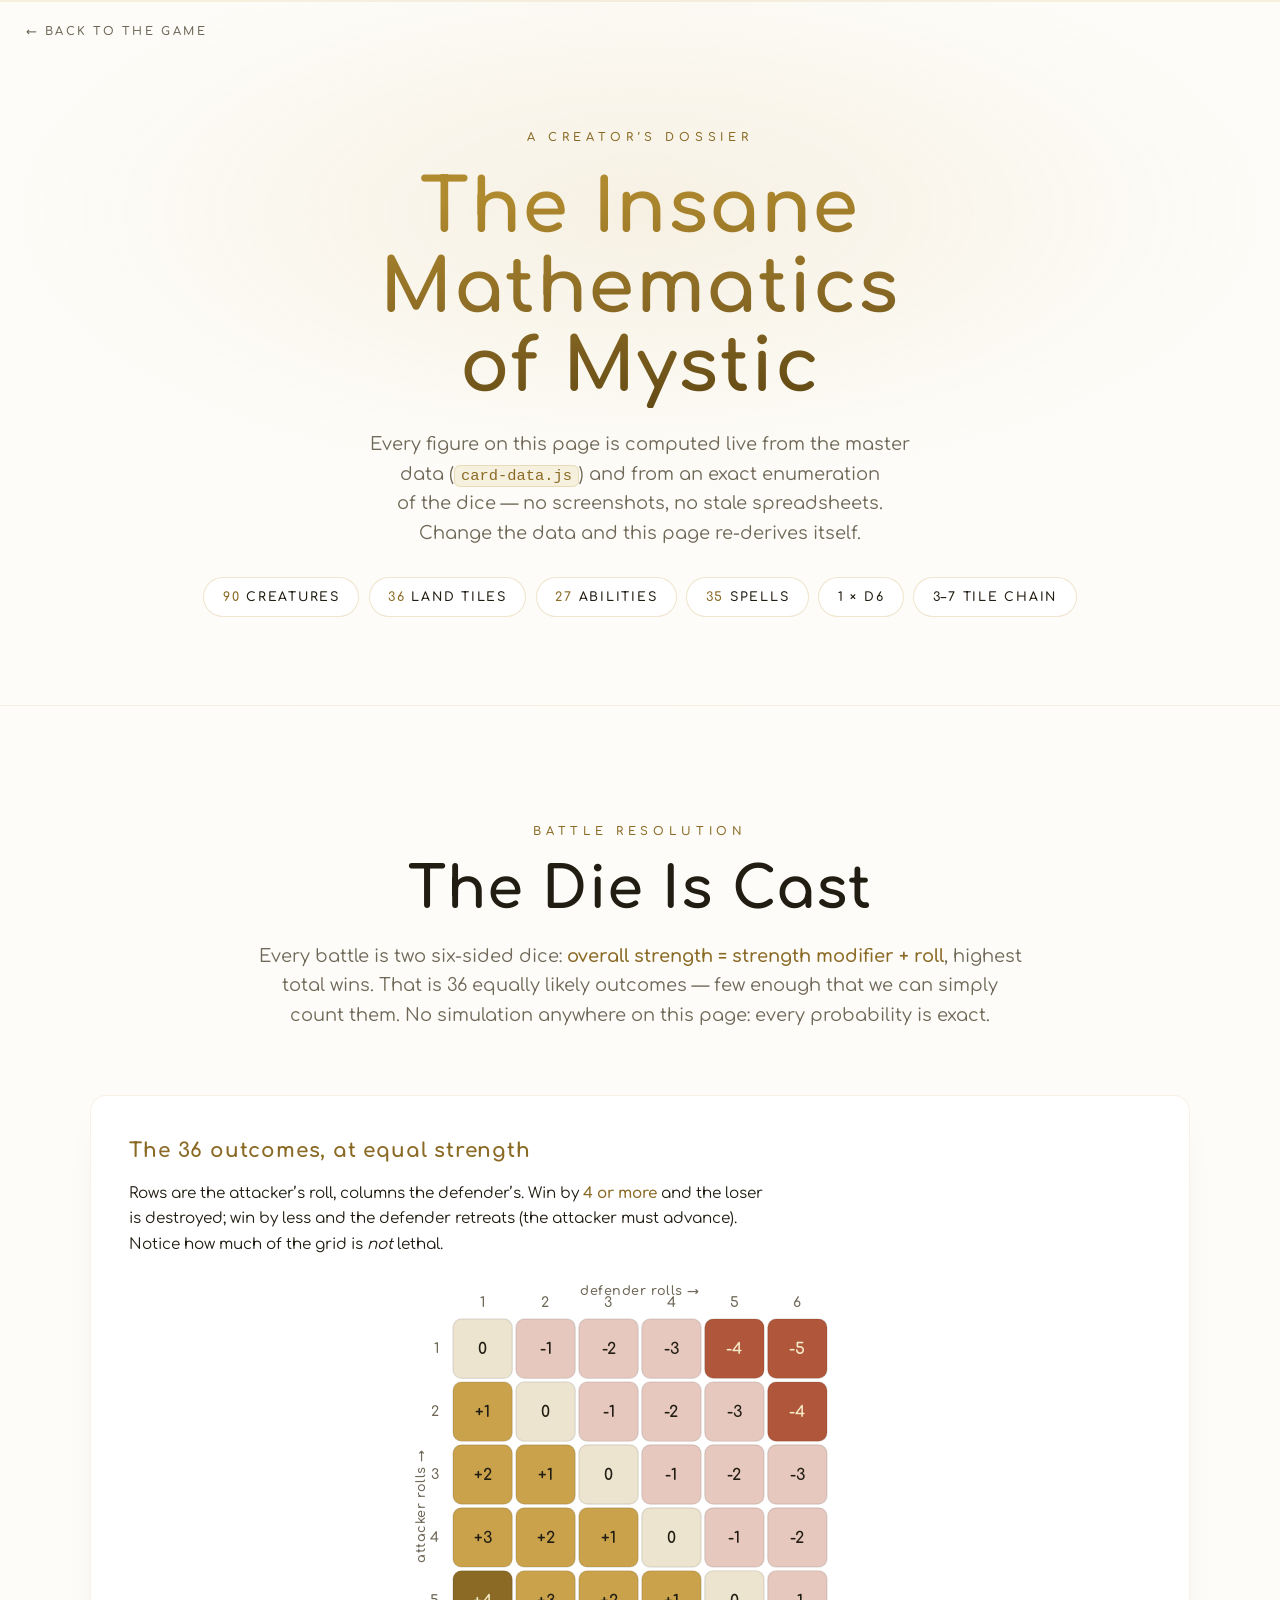
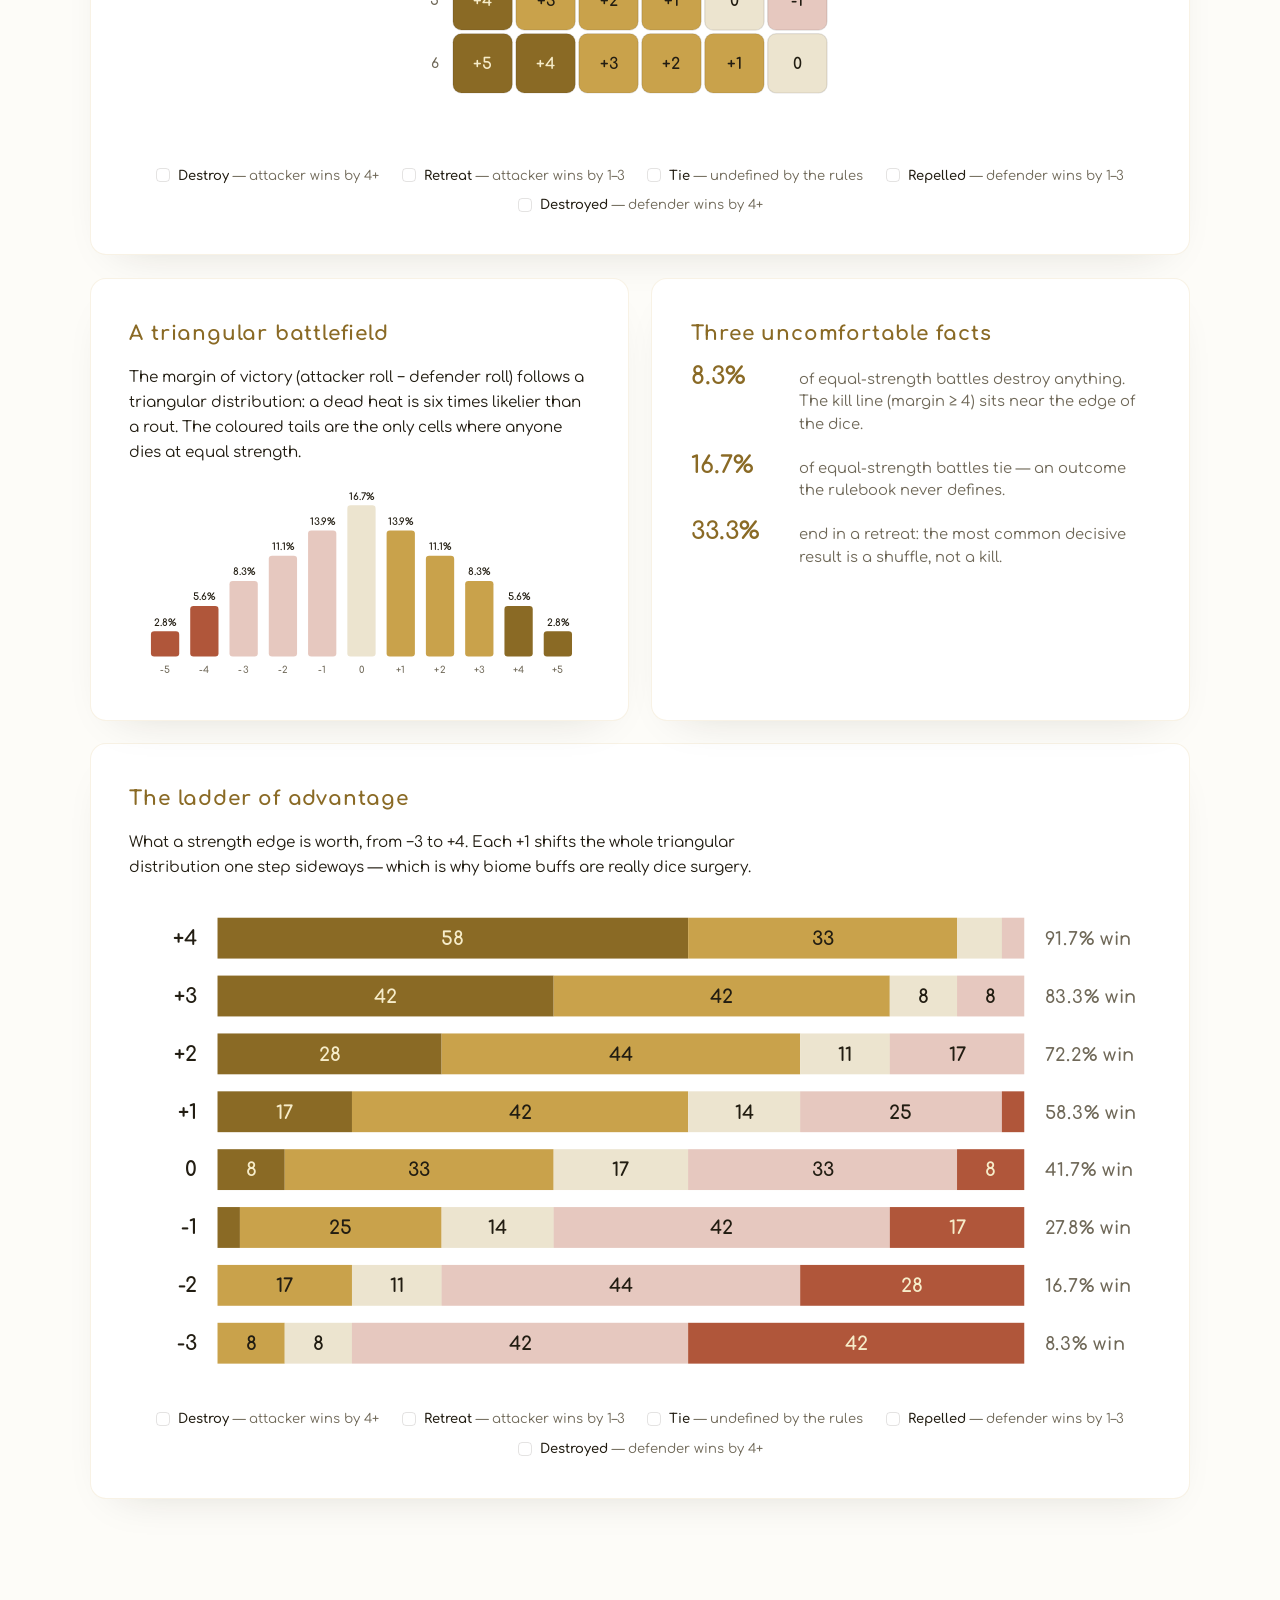
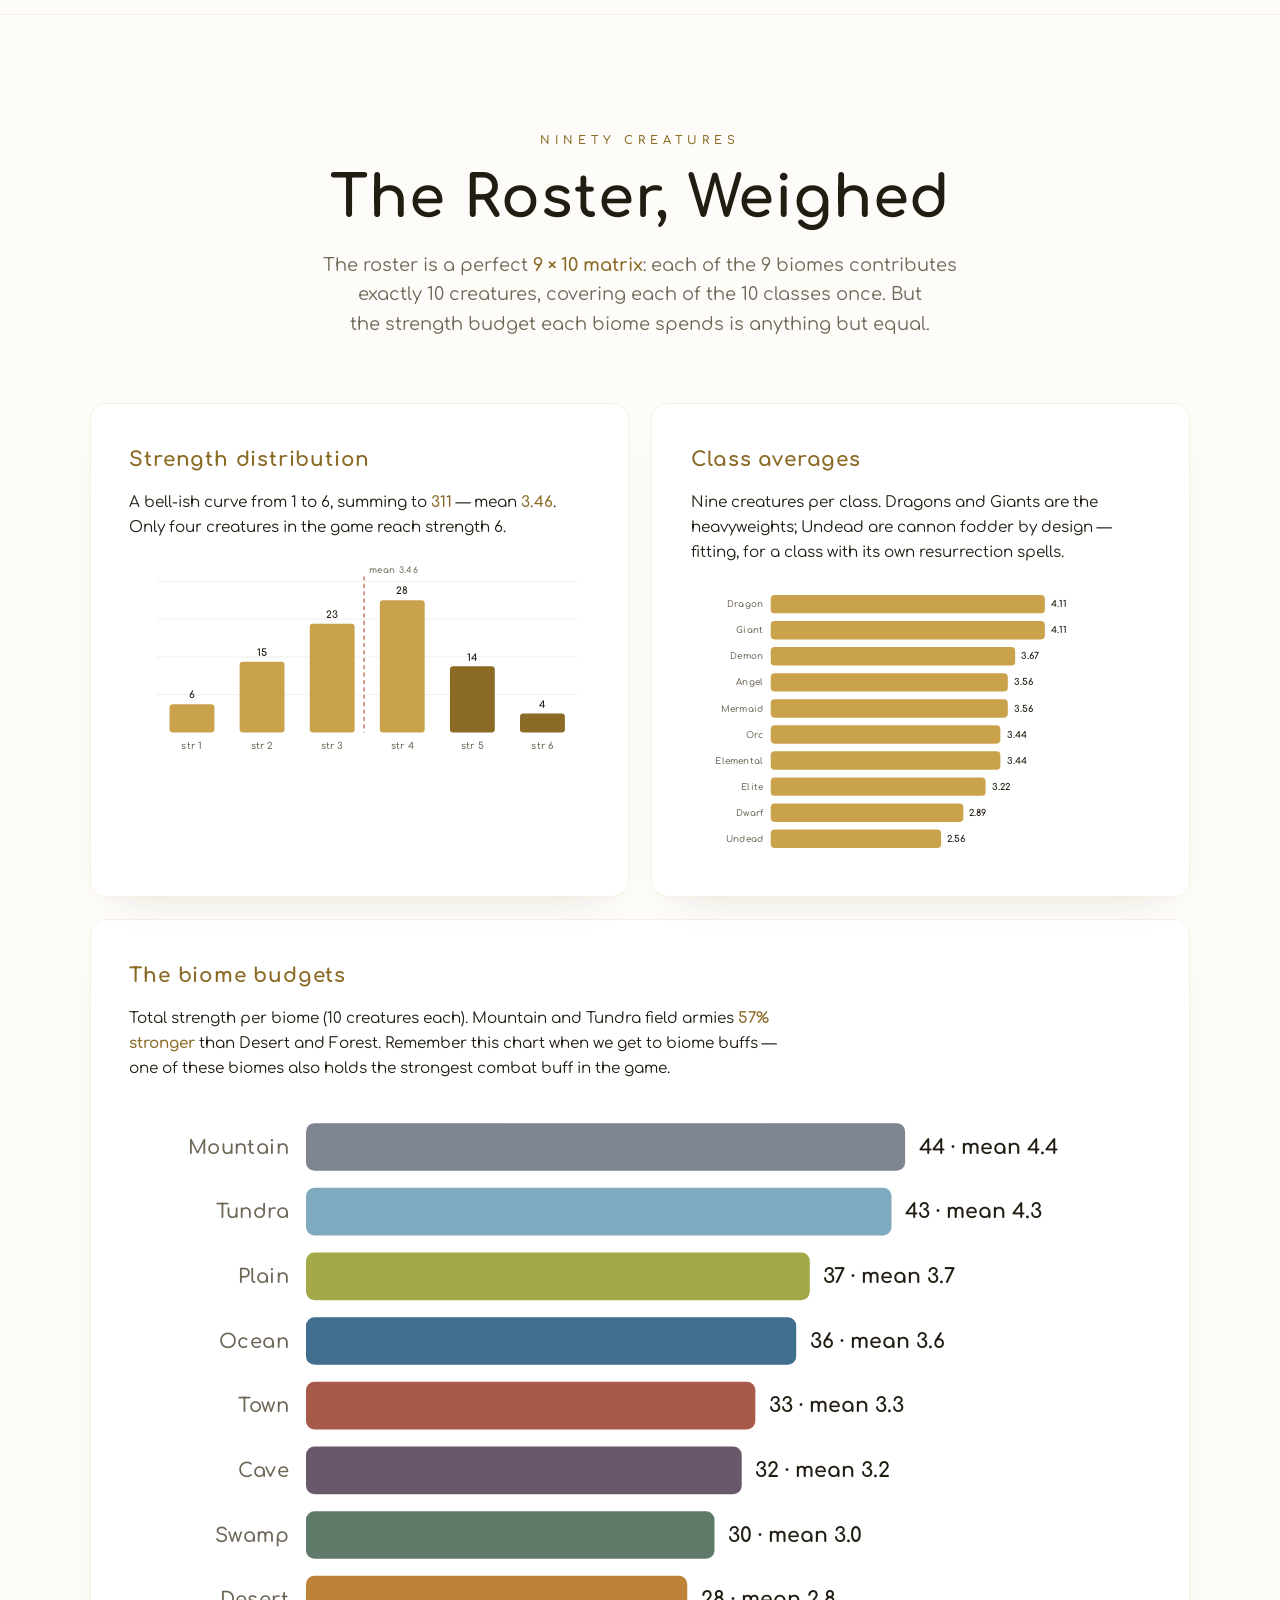
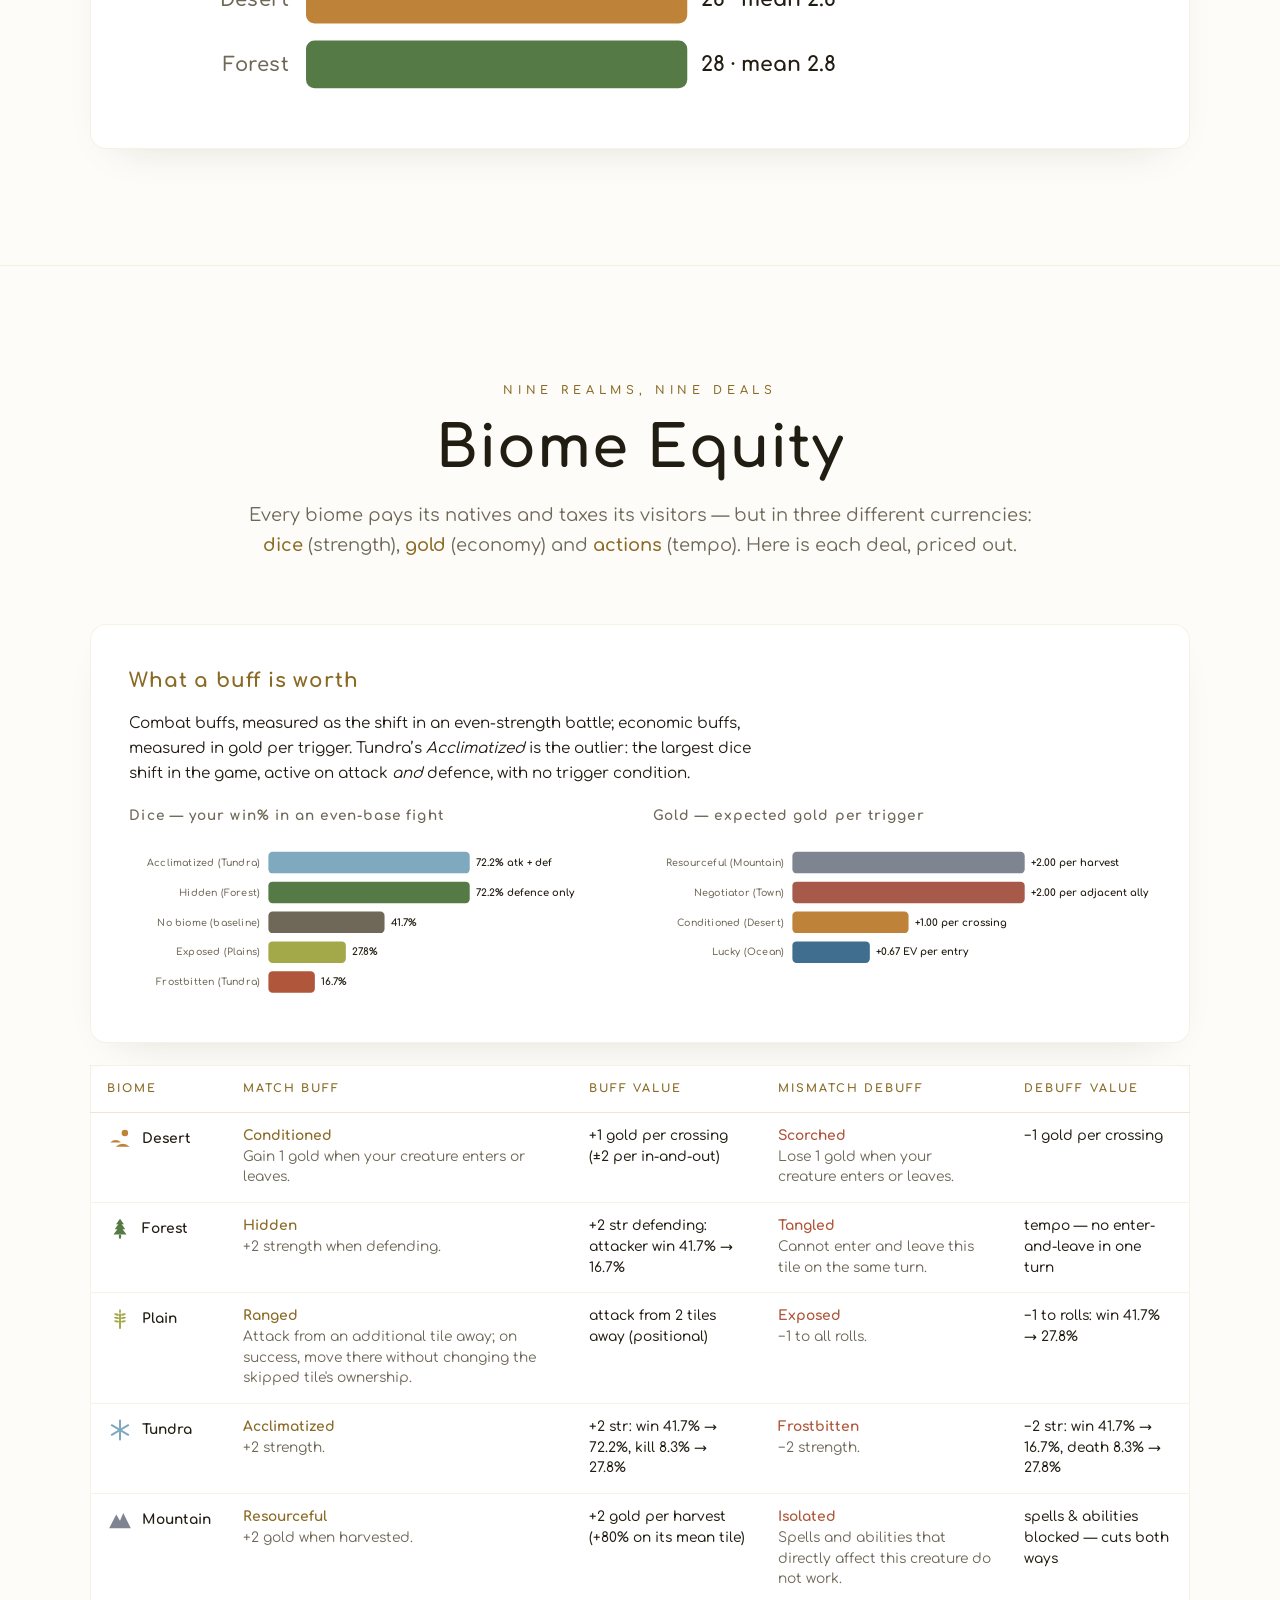
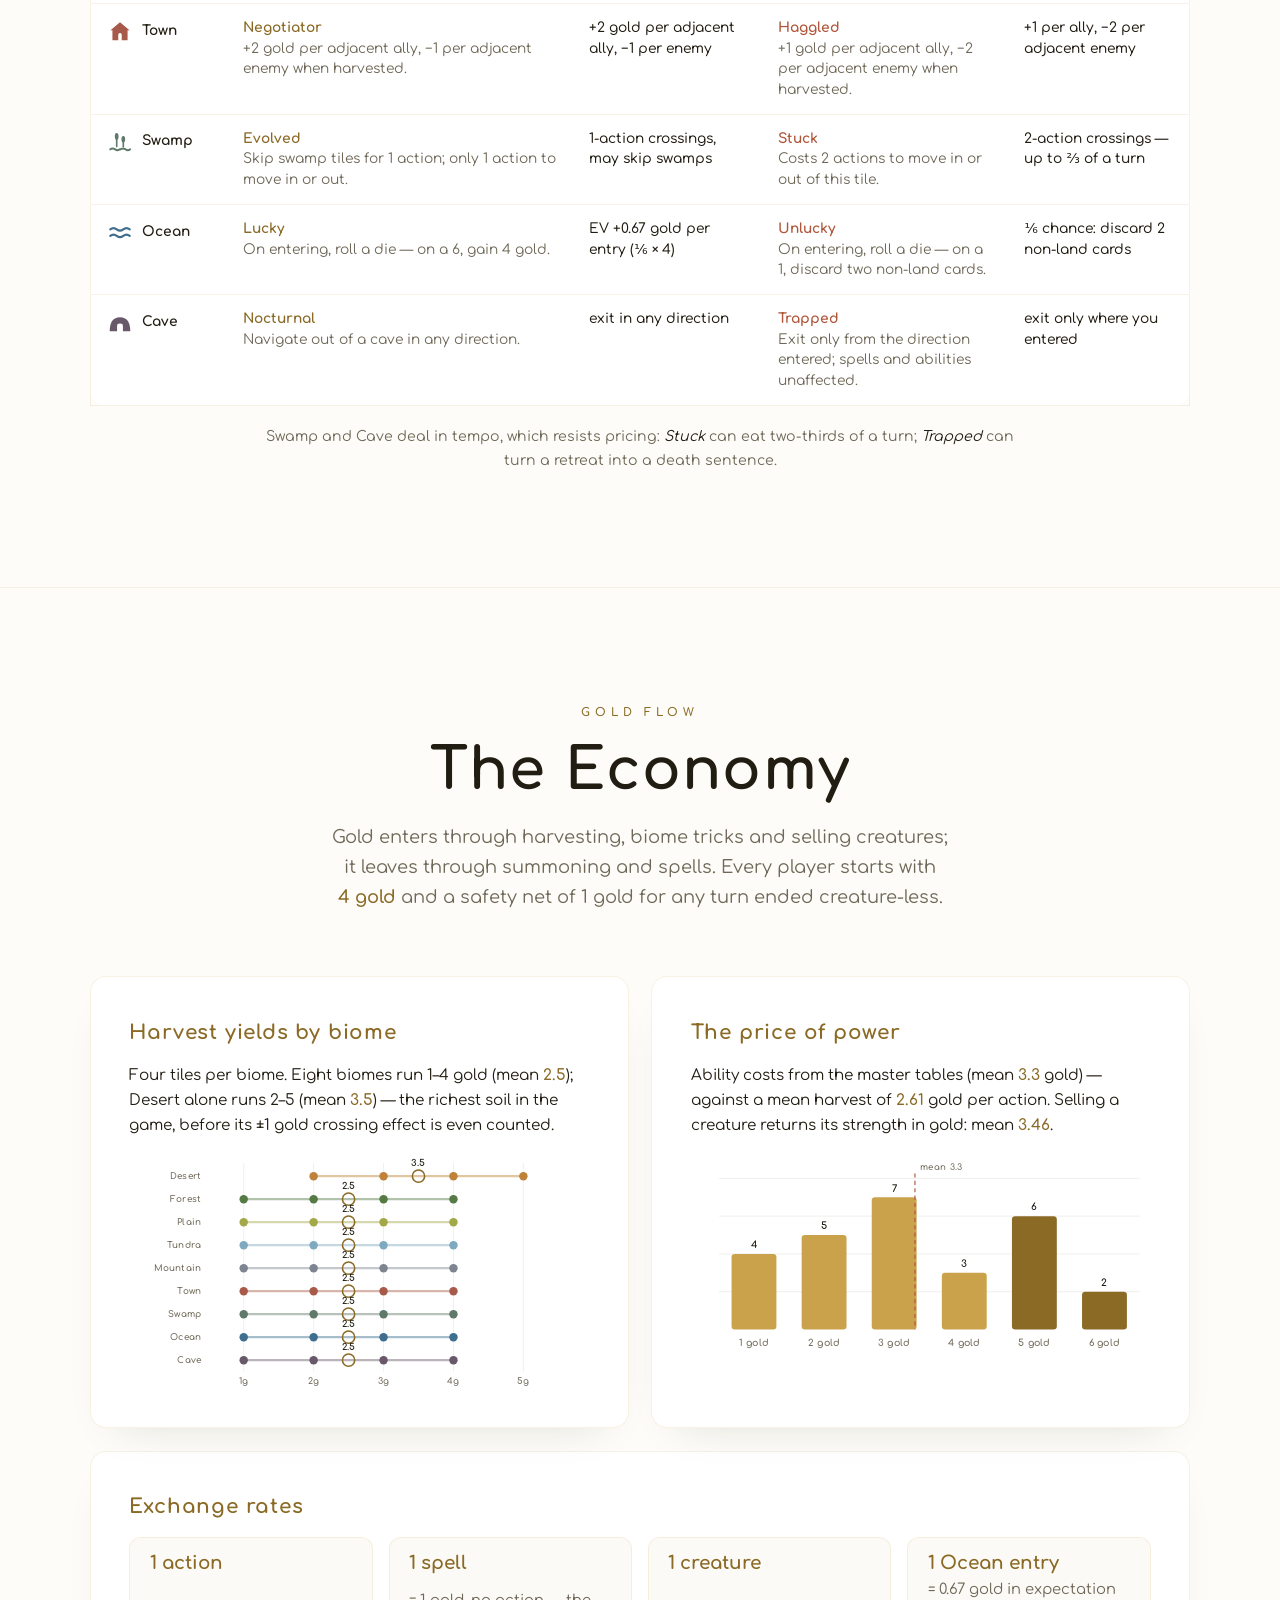
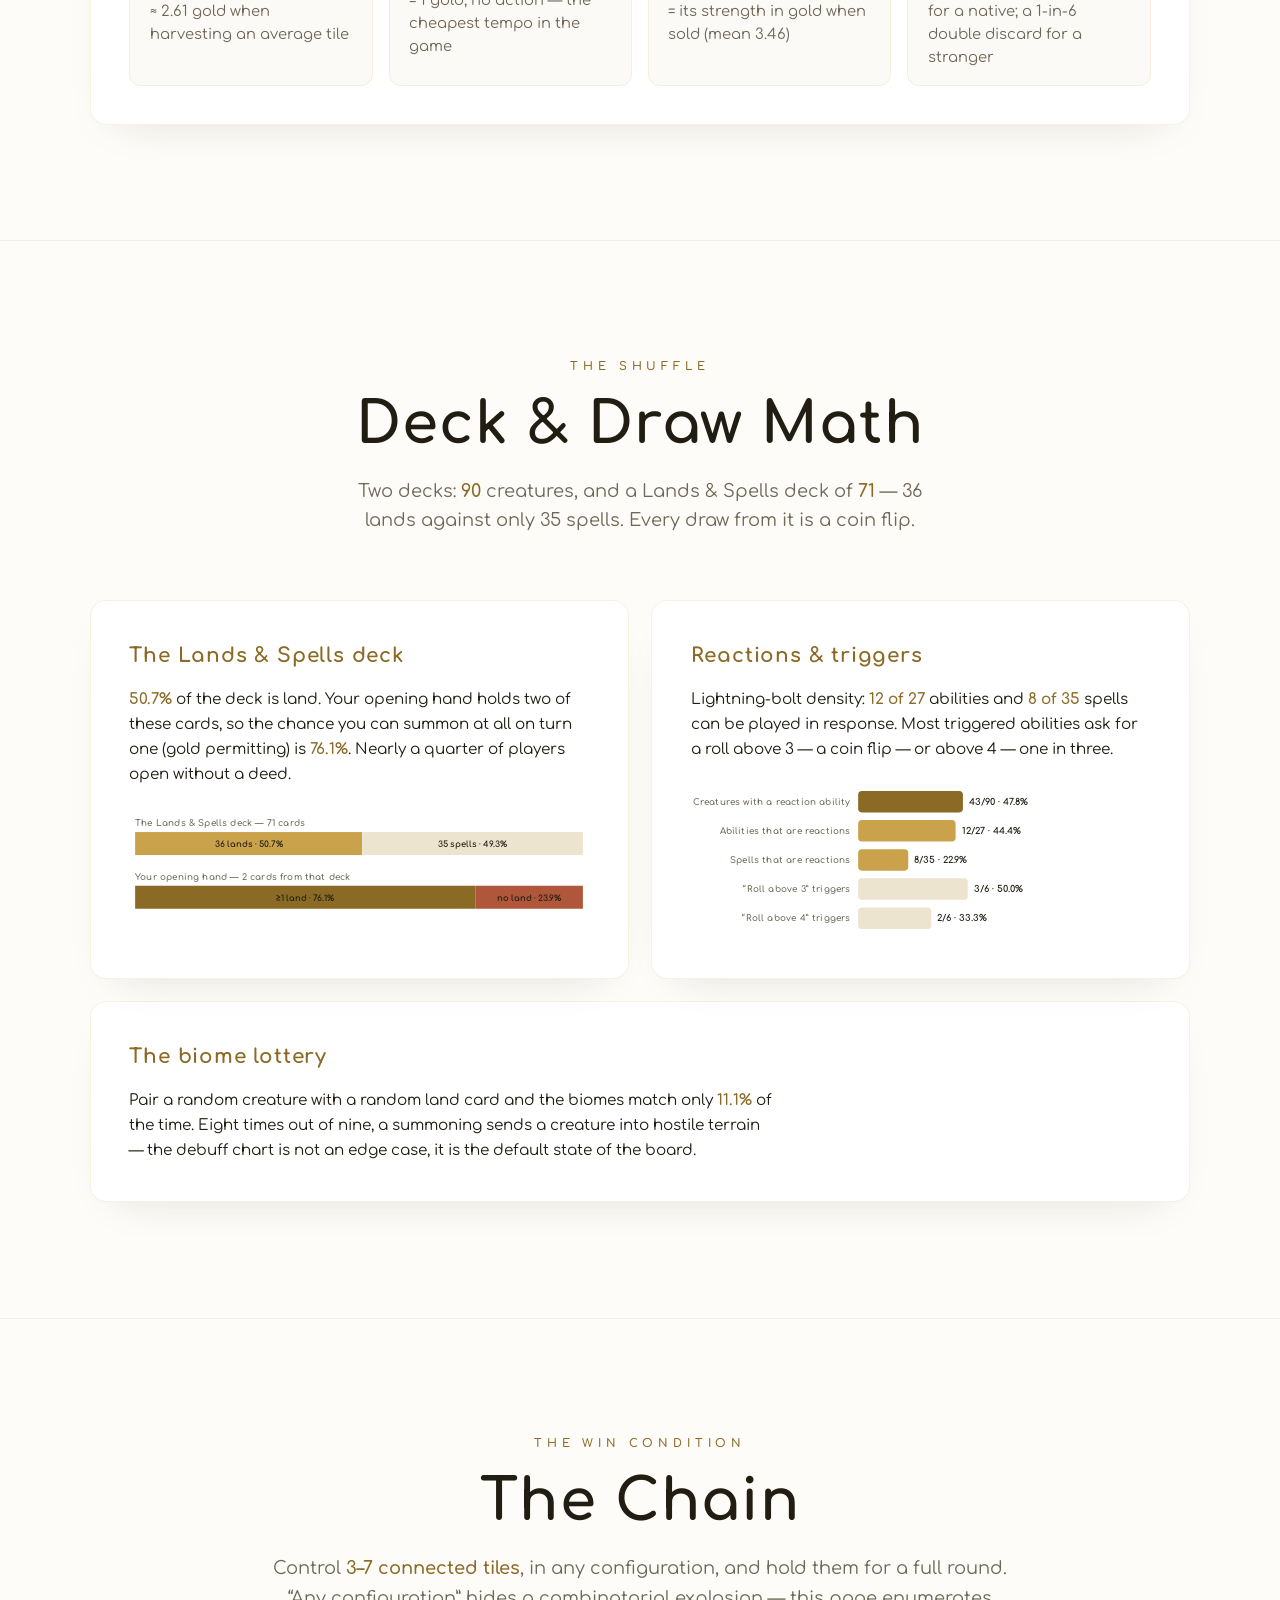
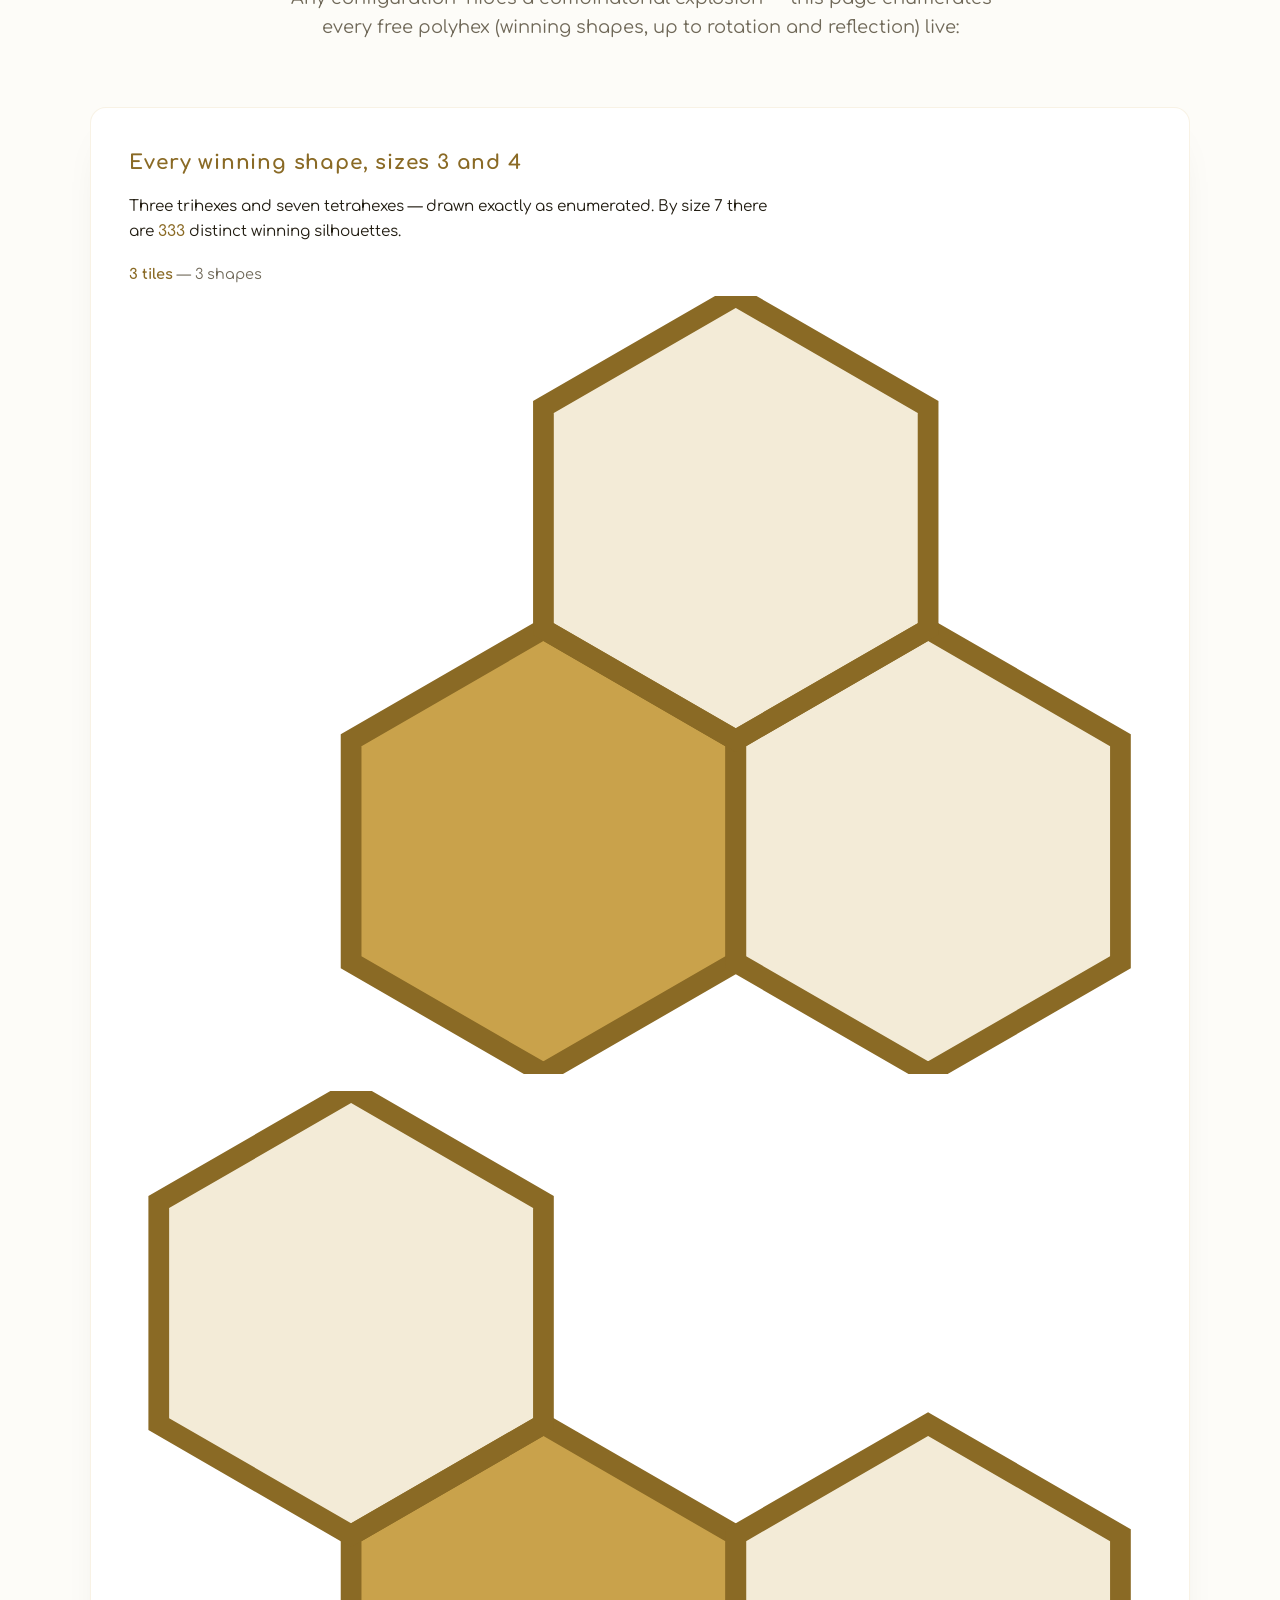
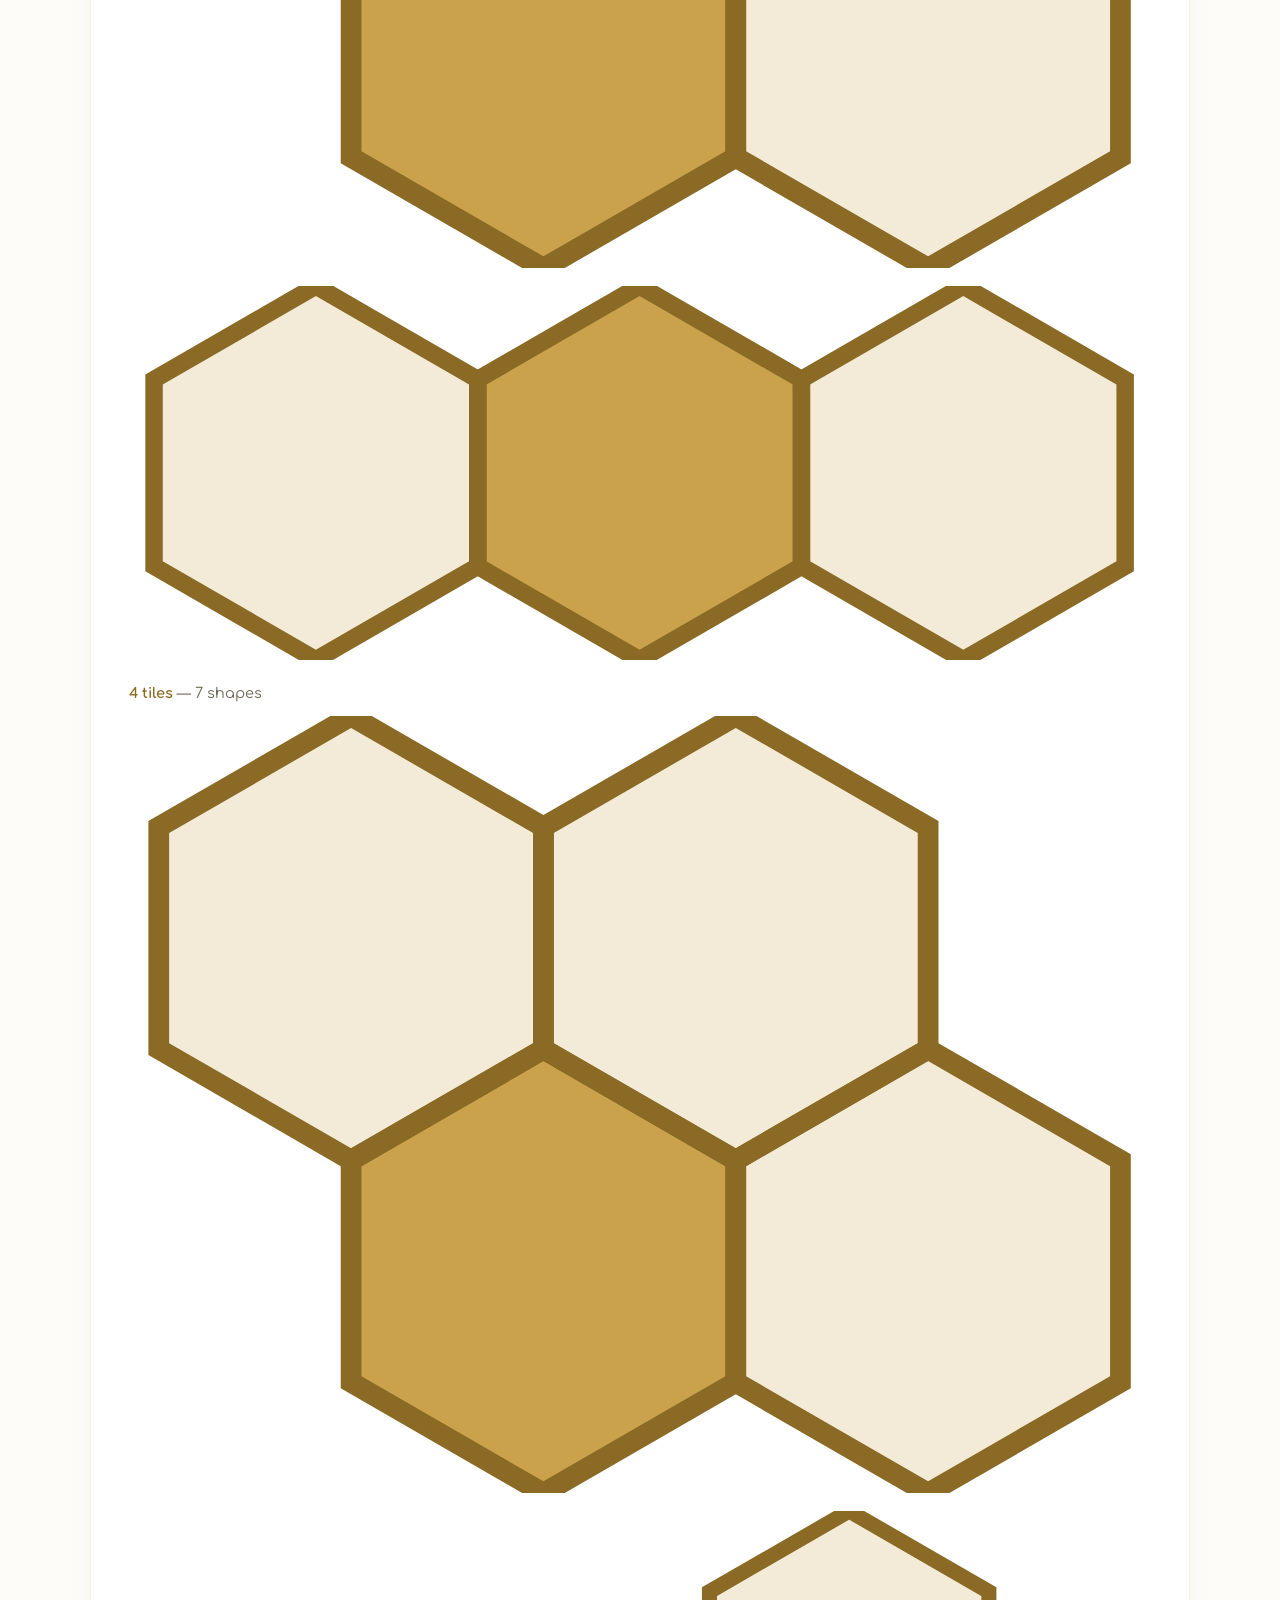
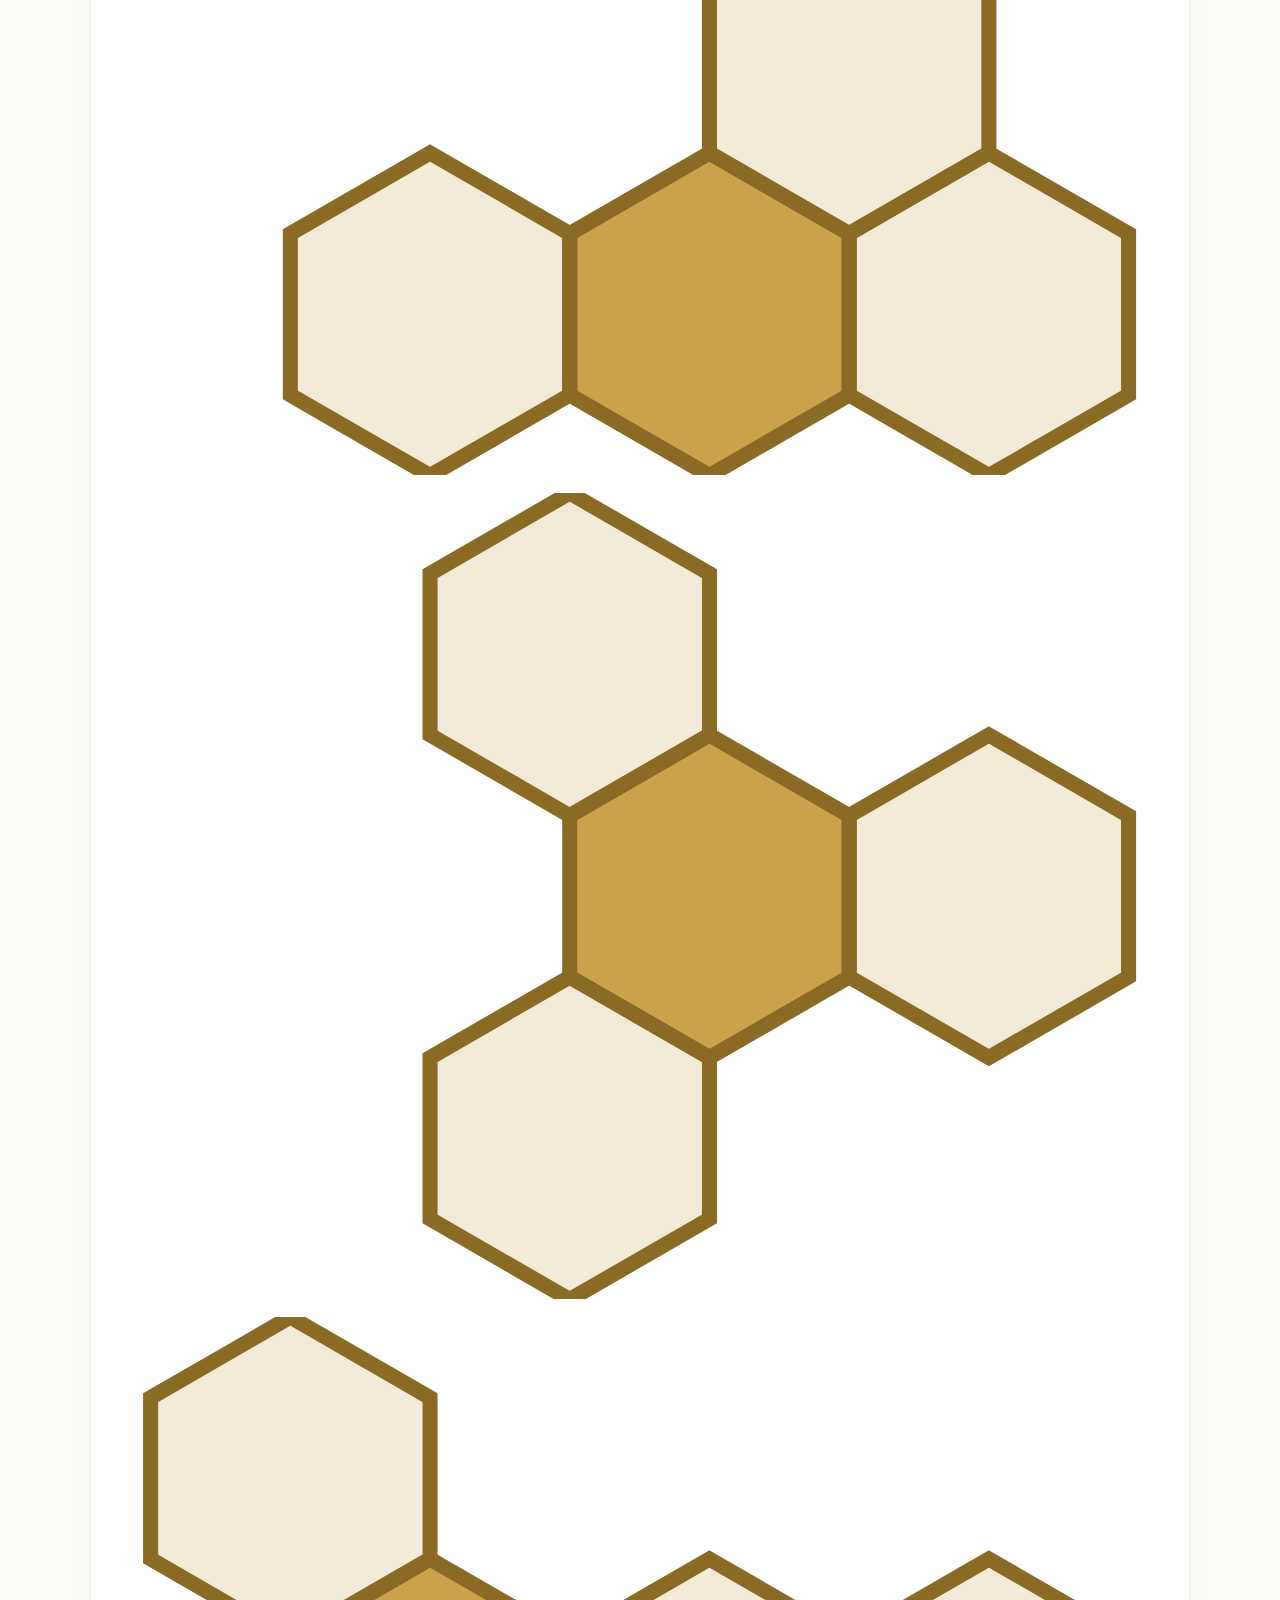
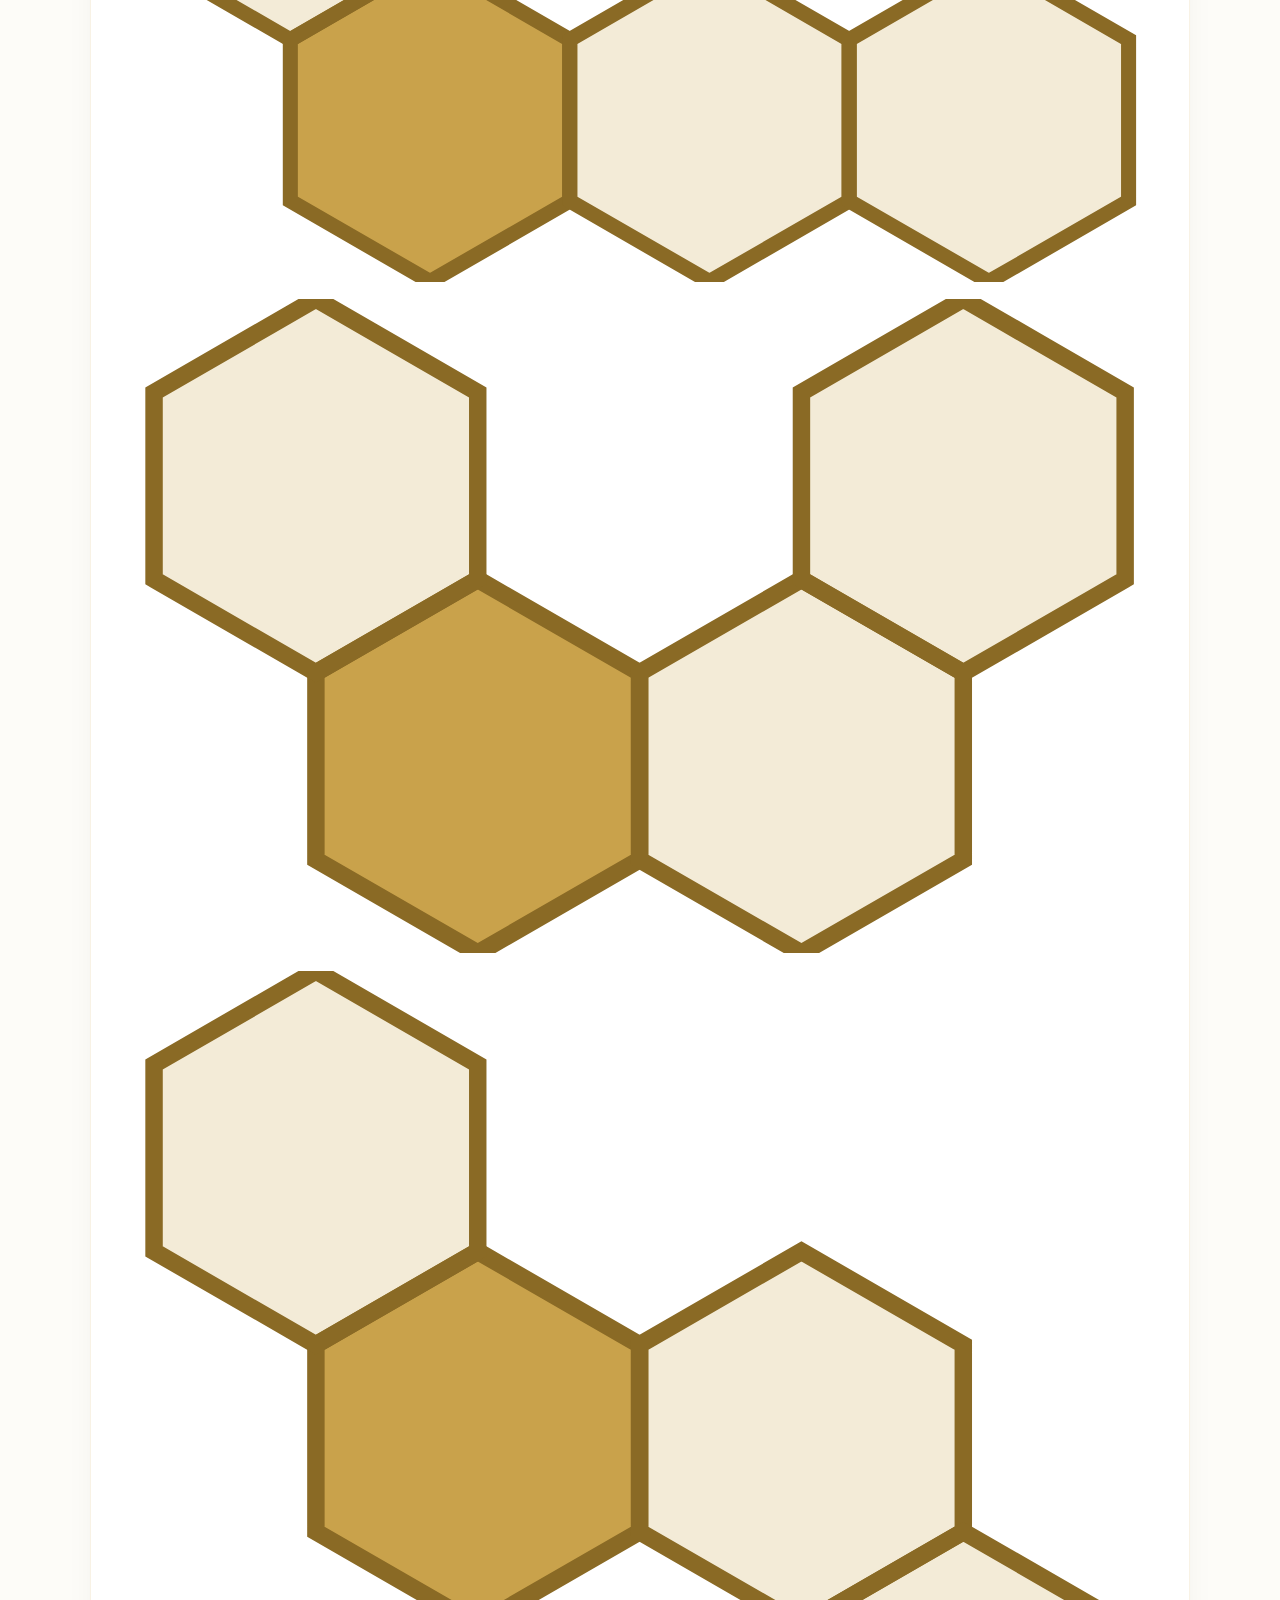
==== site/mathematics.html @ c153da00 "Add 'The Insane Mathematics of Mystic' creator page Standalone statistics dossier at site/mathematic" ====
<!DOCTYPE html>
<html lang="en">
<head>
  <meta charset="UTF-8">
  <meta name="viewport" content="width=device-width, initial-scale=1.0">
  <title>The Insane Mathematics of Mystic</title>
  <meta name="description" content="A creator's dossier: every battle odd, economy rate and biome imbalance in Mystic, computed live from the master data — with recommendations for the designers.">
  <link rel="icon" type="image/png" href="assets/hex-symbol.png">
  <link rel="preconnect" href="https://fonts.googleapis.com">
  <link rel="preconnect" href="https://fonts.gstatic.com" crossorigin>
  <link href="https://fonts.googleapis.com/css2?family=Comfortaa:wght@300;400;500;600;700&family=Inter:wght@400;500;600&display=swap" rel="stylesheet">
  <link rel="stylesheet" href="css/style.css?v=62">
  <link rel="stylesheet" href="css/maths.css?v=1">
</head>
<body class="maths-page">

  <!-- Scroll progress -->
  <div class="progress" aria-hidden="true"><span class="progress__bar" data-progress></span></div>

  <!-- ============ HEADER ============ -->
  <header class="mhero">
    <a class="mhero__back" href="index.html">&larr; Back to the game</a>
    <p class="mhero__eyebrow">A creator&rsquo;s dossier</p>
    <h1 class="mhero__title">The Insane Mathematics of Mystic</h1>
    <p class="mhero__lede">
      Every figure on this page is computed live from the master data
      (<code>card-data.js</code>) and from an exact enumeration of the dice &mdash;
      no screenshots, no stale spreadsheets. Change the data and this page re-derives itself.
    </p>
    <ul class="mhero__chips">
      <li><span data-v="nCreatures">90</span> creatures</li>
      <li><span data-v="nTiles">36</span> land tiles</li>
      <li><span data-v="nAbilities">27</span> abilities</li>
      <li><span data-v="nSpells">35</span> spells</li>
      <li>1 &times; d6</li>
      <li>3&ndash;7 tile chain</li>
    </ul>
  </header>

  <main>

    <!-- ============ 1. THE DIE IS CAST ============ -->
    <section class="msection" id="dice">
      <div class="msection__head" data-mreveal>
        <p class="msection__eyebrow">Battle resolution</p>
        <h2 class="msection__title">The Die Is Cast</h2>
        <p class="msection__lede">
          Every battle is two six-sided dice: <strong>overall strength = strength modifier + roll</strong>,
          highest total wins. That is 36 equally likely outcomes &mdash; few enough that we can simply
          count them. No simulation anywhere on this page: every probability is exact.
        </p>
      </div>

      <div class="mpanel mpanel--wide" data-mreveal>
        <h3 class="mpanel__title">The 36 outcomes, at equal strength</h3>
        <p class="mpanel__text">
          Rows are the attacker&rsquo;s roll, columns the defender&rsquo;s. Win by
          <strong>4 or more</strong> and the loser is destroyed; win by less and the defender
          retreats (the attacker must advance). Notice how much of the grid is <em>not</em> lethal.
        </p>
        <div class="mchart mchart--matrix" data-chart="matrix"></div>
        <ul class="mlegend" data-legend="matrix"></ul>
      </div>

      <div class="mgrid mgrid--2">
        <div class="mpanel" data-mreveal>
          <h3 class="mpanel__title">A triangular battlefield</h3>
          <p class="mpanel__text">
            The margin of victory (attacker roll &minus; defender roll) follows a triangular
            distribution: a dead heat is six times likelier than a rout. The coloured tails are
            the only cells where anyone dies at equal strength.
          </p>
          <div class="mchart" data-chart="diffdist"></div>
        </div>
        <div class="mpanel" data-mreveal>
          <h3 class="mpanel__title">Three uncomfortable facts</h3>
          <ul class="mfacts">
            <li><strong data-v="killParity">8.3%</strong><span>of equal-strength battles destroy anything. The kill line (margin &ge; 4) sits near the edge of the dice.</span></li>
            <li><strong data-v="tieParity">16.7%</strong><span>of equal-strength battles tie &mdash; an outcome the rulebook never defines.</span></li>
            <li><strong data-v="retreatParity">33.3%</strong><span>end in a retreat: the most common decisive result is a shuffle, not a kill.</span></li>
          </ul>
        </div>
      </div>

      <div class="mpanel mpanel--wide" data-mreveal>
        <h3 class="mpanel__title">The ladder of advantage</h3>
        <p class="mpanel__text">
          What a strength edge is worth, from &minus;3 to +4. Each +1 shifts the whole triangular
          distribution one step sideways &mdash; which is why biome buffs are really dice surgery.
        </p>
        <div class="mchart" data-chart="ladder"></div>
        <ul class="mlegend" data-legend="ladder"></ul>
      </div>
    </section>

    <!-- ============ 2. THE ROSTER ============ -->
    <section class="msection" id="roster">
      <div class="msection__head" data-mreveal>
        <p class="msection__eyebrow">Ninety creatures</p>
        <h2 class="msection__title">The Roster, Weighed</h2>
        <p class="msection__lede">
          The roster is a perfect <strong>9 &times; 10 matrix</strong>: each of the 9 biomes contributes
          exactly 10 creatures, covering each of the 10 classes once. But the strength budget
          each biome spends is anything but equal.
        </p>
      </div>

      <div class="mgrid mgrid--2">
        <div class="mpanel" data-mreveal>
          <h3 class="mpanel__title">Strength distribution</h3>
          <p class="mpanel__text">
            A bell-ish curve from 1 to 6, summing to <strong data-v="strSum">311</strong> &mdash;
            mean <strong data-v="strMean">3.46</strong>. Only four creatures in the game reach strength 6.
          </p>
          <div class="mchart" data-chart="strhist"></div>
        </div>
        <div class="mpanel" data-mreveal>
          <h3 class="mpanel__title">Class averages</h3>
          <p class="mpanel__text">
            Nine creatures per class. Dragons and Giants are the heavyweights; Undead are
            cannon fodder by design &mdash; fitting, for a class with its own resurrection spells.
          </p>
          <div class="mchart" data-chart="classmeans"></div>
        </div>
      </div>

      <div class="mpanel mpanel--wide" data-mreveal>
        <h3 class="mpanel__title">The biome budgets</h3>
        <p class="mpanel__text">
          Total strength per biome (10 creatures each). Mountain and Tundra field armies
          <strong>57% stronger</strong> than Desert and Forest. Remember this chart when we get
          to biome buffs &mdash; one of these biomes also holds the strongest combat buff in the game.
        </p>
        <div class="mchart" data-chart="biomebudget"></div>
      </div>
    </section>

    <!-- ============ 3. BIOME EQUITY ============ -->
    <section class="msection" id="equity">
      <div class="msection__head" data-mreveal>
        <p class="msection__eyebrow">Nine realms, nine deals</p>
        <h2 class="msection__title">Biome Equity</h2>
        <p class="msection__lede">
          Every biome pays its natives and taxes its visitors &mdash; but in three different
          currencies: <strong>dice</strong> (strength), <strong>gold</strong> (economy) and
          <strong>actions</strong> (tempo). Here is each deal, priced out.
        </p>
      </div>

      <div class="mpanel mpanel--wide" data-mreveal>
        <h3 class="mpanel__title">What a buff is worth</h3>
        <p class="mpanel__text">
          Combat buffs, measured as the shift in an even-strength battle; economic buffs,
          measured in gold per trigger. Tundra&rsquo;s <em>Acclimatized</em> is the outlier:
          the largest dice shift in the game, active on attack <em>and</em> defence, with no trigger condition.
        </p>
        <div class="mchart" data-chart="buffpower"></div>
      </div>

      <div class="mtable-wrap" data-mreveal>
        <table class="mtable" data-table="biomes">
          <thead>
            <tr><th>Biome</th><th>Match buff</th><th>Buff value</th><th>Mismatch debuff</th><th>Debuff value</th></tr>
          </thead>
          <tbody></tbody>
        </table>
        <p class="mtable-note">Swamp and Cave deal in tempo, which resists pricing: <em>Stuck</em> can eat two-thirds of a turn; <em>Trapped</em> can turn a retreat into a death sentence.</p>
      </div>
    </section>

    <!-- ============ 4. THE ECONOMY ============ -->
    <section class="msection" id="economy">
      <div class="msection__head" data-mreveal>
        <p class="msection__eyebrow">Gold flow</p>
        <h2 class="msection__title">The Economy</h2>
        <p class="msection__lede">
          Gold enters through harvesting, biome tricks and selling creatures; it leaves through
          summoning and spells. Every player starts with <strong>4 gold</strong> and a safety net
          of 1 gold for any turn ended creature-less.
        </p>
      </div>

      <div class="mgrid mgrid--2">
        <div class="mpanel" data-mreveal>
          <h3 class="mpanel__title">Harvest yields by biome</h3>
          <p class="mpanel__text">
            Four tiles per biome. Eight biomes run 1&ndash;4 gold (mean
            <strong data-v="otherYieldMean">2.5</strong>); Desert alone runs 2&ndash;5 (mean
            <strong data-v="desertYieldMean">3.5</strong>) &mdash; the richest soil in the game,
            before its &plusmn;1 gold crossing effect is even counted.
          </p>
          <div class="mchart" data-chart="harvest"></div>
        </div>
        <div class="mpanel" data-mreveal>
          <h3 class="mpanel__title">The price of power</h3>
          <p class="mpanel__text">
            Ability costs from the master tables (mean
            <strong data-v="abilityCostMean">3.3</strong> gold) &mdash; against a mean harvest of
            <strong data-v="harvestMean">2.61</strong> gold per action. Selling a creature returns
            its strength in gold: mean <strong data-v="strMean2">3.46</strong>.
          </p>
          <div class="mchart" data-chart="abilitycost"></div>
        </div>
      </div>

      <div class="mpanel mpanel--wide" data-mreveal>
        <h3 class="mpanel__title">Exchange rates</h3>
        <ul class="mfacts mfacts--row">
          <li><strong>1 action</strong><span>&asymp; <span data-v="harvestMean2">2.61</span> gold when harvesting an average tile</span></li>
          <li><strong>1 spell</strong><span>= 1 gold, no action &mdash; the cheapest tempo in the game</span></li>
          <li><strong>1 creature</strong><span>= its strength in gold when sold (mean <span data-v="strMean3">3.46</span>)</span></li>
          <li><strong>1 Ocean entry</strong><span>= <span data-v="oceanEV">0.67</span> gold in expectation for a native; a 1-in-6 double discard for a stranger</span></li>
        </ul>
      </div>
    </section>

    <!-- ============ 5. DECK & DRAW MATH ============ -->
    <section class="msection" id="deck">
      <div class="msection__head" data-mreveal>
        <p class="msection__eyebrow">The shuffle</p>
        <h2 class="msection__title">Deck &amp; Draw Math</h2>
        <p class="msection__lede">
          Two decks: <strong data-v="nCreatures2">90</strong> creatures, and a Lands &amp; Spells
          deck of <strong data-v="nLS">71</strong> &mdash; <span data-v="nLands">36</span> lands against
          only <span data-v="nSpells2">35</span> spells. Every draw from it is a coin flip.
        </p>
      </div>

      <div class="mgrid mgrid--2">
        <div class="mpanel" data-mreveal>
          <h3 class="mpanel__title">The Lands &amp; Spells deck</h3>
          <p class="mpanel__text">
            <strong data-v="pLand">50.7%</strong> of the deck is land. Your opening hand holds two of
            these cards, so the chance you can summon at all on turn one (gold permitting) is
            <strong data-v="pOpenLand">76.1%</strong>. Nearly a quarter of players open without a deed.
          </p>
          <div class="mchart" data-chart="decksplit"></div>
        </div>
        <div class="mpanel" data-mreveal>
          <h3 class="mpanel__title">Reactions &amp; triggers</h3>
          <p class="mpanel__text">
            Lightning-bolt density: <strong data-v="reactAb">12 of 27</strong> abilities and
            <strong data-v="reactSp">8 of 35</strong> spells can be played in response.
            Most triggered abilities ask for a roll above 3 &mdash; a coin flip &mdash; or above 4 &mdash; one in three.
          </p>
          <div class="mchart" data-chart="reactions"></div>
        </div>
      </div>

      <div class="mpanel mpanel--wide" data-mreveal>
        <h3 class="mpanel__title">The biome lottery</h3>
        <p class="mpanel__text">
          Pair a random creature with a random land card and the biomes match only
          <strong data-v="pBiomeMatch">11.1%</strong> of the time. Eight times out of nine, a summoning
          sends a creature into hostile terrain &mdash; the debuff chart is not an edge case, it is
          the default state of the board.
        </p>
      </div>
    </section>

    <!-- ============ 6. THE CHAIN ============ -->
    <section class="msection" id="chain">
      <div class="msection__head" data-mreveal>
        <p class="msection__eyebrow">The win condition</p>
        <h2 class="msection__title">The Chain</h2>
        <p class="msection__lede">
          Control <strong>3&ndash;7 connected tiles</strong>, in any configuration, and hold them for a
          full round. &ldquo;Any configuration&rdquo; hides a combinatorial explosion &mdash; this page
          enumerates every free polyhex (winning shapes, up to rotation and reflection) live:
        </p>
      </div>

      <div class="mpanel mpanel--wide" data-mreveal>
        <h3 class="mpanel__title">Every winning shape, sizes 3 and 4</h3>
        <p class="mpanel__text">
          Three trihexes and seven tetrahexes &mdash; drawn exactly as enumerated. By size 7 there are
          <strong data-v="poly7">333</strong> distinct winning silhouettes.
        </p>
        <div class="mchart" data-chart="polyhex"></div>
      </div>

      <div class="mgrid mgrid--2">
        <div class="mpanel" data-mreveal>
          <h3 class="mpanel__title">The growth of choice</h3>
          <p class="mpanel__text">
            Free polyhexes by chain size. Longer chains are not just slower to build &mdash; the
            shape space explodes, which is why large-N games sprawl.
          </p>
          <div class="mchart" data-chart="polycount"></div>
        </div>
        <div class="mpanel" data-mreveal>
          <h3 class="mpanel__title">Holding the line</h3>
          <p class="mpanel__text">
            An attack at equal strength flips a tile <strong data-v="flipParity">41.7%</strong> of the time
            (kill or retreat &mdash; the attacker must advance either way). Survival of a chain through
            a round of <em>k</em> such attacks is 0.583<sup>k</sup> &mdash; unless you defend on buffed
            ground, where Forest/Tundra&rsquo;s +2 cuts the flip rate to
            <strong data-v="flipVsBuff">16.7%</strong>.
          </p>
          <div class="mchart" data-chart="survival"></div>
        </div>
      </div>

      <p class="mnote" data-mreveal>
        The recommended chain length is <strong>8 &minus; players</strong> &mdash; a rule of thumb that dips
        below the 3-tile minimum at six players (8 &minus; 6 = 2). Creators: consider
        <em>max(3, 8 &minus; n)</em> in the next rulebook pass.
      </p>
    </section>

    <!-- ============ 7. BATTLE-ODDS CALCULATOR ============ -->
    <section class="msection" id="calculator">
      <div class="msection__head" data-mreveal>
        <p class="msection__eyebrow">Try it yourself</p>
        <h2 class="msection__title">The Battle-Odds Calculator</h2>
        <p class="msection__lede">
          Pick any two creatures from the real roster and the tile they fight over.
          Biome effects are applied from the master data; the odds are the exact count of the
          36 outcomes. Spells and abilities are excluded &mdash; they are the wildcard.
        </p>
      </div>

      <div class="calc" data-calc data-mreveal>
        <div class="calc__controls">
          <div class="calc__side">
            <h4 class="calc__heading">Attacker</h4>
            <label class="calc__label">Creature
              <select data-calc="attacker"></select>
            </label>
            <div class="calc__custom" data-calc="attacker-custom" hidden>
              <label class="calc__label">Strength
                <select data-calc="attacker-str"></select>
              </label>
              <label class="calc__label">Native biome
                <select data-calc="attacker-biome"></select>
              </label>
            </div>
            <p class="calc__stat" data-calc="attacker-readout"></p>
          </div>

          <div class="calc__tile">
            <span class="calc__vs">vs</span>
            <label class="calc__label">Battle tile
              <select data-calc="tile"></select>
            </label>
            <p class="calc__hint">Only Tundra (&plusmn;2), Forest (+2, defender only) and Plains (&minus;1, non-natives) move the numbers.</p>
          </div>

          <div class="calc__side">
            <h4 class="calc__heading">Defender</h4>
            <label class="calc__label">Creature
              <select data-calc="defender"></select>
            </label>
            <div class="calc__custom" data-calc="defender-custom" hidden>
              <label class="calc__label">Strength
                <select data-calc="defender-str"></select>
              </label>
              <label class="calc__label">Native biome
                <select data-calc="defender-biome"></select>
              </label>
            </div>
            <p class="calc__stat" data-calc="defender-readout"></p>
          </div>
        </div>

        <div class="calc__results">
          <div class="calc__bars" data-calc="bars"></div>
          <div class="calc__matrixwrap">
            <div class="mchart mchart--matrix mchart--matrix-sm" data-calc="matrix"></div>
            <p class="calc__hint">All 36 roll pairs, coloured by outcome.</p>
          </div>
        </div>
      </div>
    </section>

    <!-- ============ 8. RECOMMENDATIONS ============ -->
    <section class="msection" id="recommendations">
      <div class="msection__head" data-mreveal>
        <p class="msection__eyebrow">For the creators</p>
        <h2 class="msection__title">Recommendations</h2>
        <p class="msection__lede">
          Six adjustments, each motivated by the numbers above. Daniel, Don &mdash; the dice have spoken.
        </p>
      </div>

      <div class="recs">
        <article class="rec" data-mreveal>
          <p class="rec__num">R1</p>
          <h3 class="rec__title">Tundra: Acclimatized +2 &rarr; +1</h3>
          <p>
            At equal base strength, +2 turns a battle into <strong data-v="winPlus2">72.2%</strong> wins with a
            <strong data-v="killPlus2">27.8%</strong> kill rate &mdash; <strong>3.3&times;</strong> the baseline kill rate &mdash;
            and a flat <strong>0%</strong> chance of being destroyed. Worse, it stacks on the roster&rsquo;s
            second-largest strength budget (<strong data-v="tundraBudget">43</strong>, mean
            <strong data-v="tundraMean">4.3</strong>): a Tundra native on home ice fights at an effective
            <strong data-v="tundraEff">6.3</strong> against a world average of
            <strong data-v="worldMean">3.46</strong> &mdash; roughly a +3 differential, or
            <strong data-v="winPlus3">83.3%</strong> wins and <strong data-v="killPlus3">41.7%</strong> kills before spells enter the chat.
          </p>
          <p class="rec__action">
            At +1 the buff stays the best combat deal in the game (<strong data-v="winPlus1">58.3%</strong> wins,
            <strong data-v="killPlus1">16.7%</strong> kills) without making home ice unwinnable for visitors.
            Alternative: keep +2 but pull Tundra&rsquo;s strength budget down toward the 33&ndash;34 median.
          </p>
        </article>

        <article class="rec" data-mreveal>
          <p class="rec__num">R2</p>
          <h3 class="rec__title">Define the tie</h3>
          <p>
            <strong data-v="tieParity2">16.7%</strong> of equal-strength battles &mdash; and
            <strong data-v="tieRange">5.6&ndash;16.7%</strong> across the typical differential range &mdash; land on
            equal overall strength, an outcome the rulebook never rules on. That is roughly one battle in six
            paused for a table argument.
          </p>
          <p class="rec__action">
            Suggested ruling: <em>a tie is a deadlock &mdash; the defender holds, the attacker does not advance.</em>
            It costs nothing, favours the defender slightly, and matches the retreat-heavy spirit of the kill line.
          </p>
        </article>

        <article class="rec" data-mreveal>
          <p class="rec__num">R3</p>
          <h3 class="rec__title">Mind the kill line (margin &ge; 4)</h3>
          <p>
            On two d6, a 4-point kill margin means equal creatures destroy each other only
            <strong data-v="killParity2">8.3%</strong> of the time; <strong data-v="retreatParity2">33.3%</strong> of battles end in a
            retreat. The game is positional by design &mdash; creatures die to buffs and focus-fire, not to fair fights.
          </p>
          <p class="rec__action">
            If that grind is the intent, keep it &mdash; it is elegant. If you want bloodier battles,
            margin &ge; 3 doubles the parity kill rate to <strong data-v="killMargin3">16.7%</strong>. Do not do both this and keep Tundra at +2.
          </p>
        </article>

        <article class="rec" data-mreveal>
          <p class="rec__num">R4</p>
          <h3 class="rec__title">Watch the Desert economy</h3>
          <p>
            Desert holds the richest tiles (mean <strong data-v="desertYieldMean2">3.5</strong> gold,
            <strong>+40%</strong> over any other biome) <em>and</em> pays natives 1 gold every time a creature
            enters or leaves. A native crossing in and out nets +2 gold before harvesting &mdash;
            nearly a free harvest action (mean yield <strong data-v="harvestMean3">2.61</strong>).
          </p>
          <p class="rec__action">
            Consider triggering Conditioned/Scorched on entry only, or once per creature per turn,
            so the desert pays for risk rather than for pacing back and forth.
          </p>
        </article>

        <article class="rec" data-mreveal>
          <p class="rec__num">R5</p>
          <h3 class="rec__title">Balance Ocean in one currency</h3>
          <p>
            <em>Lucky</em> pays gold (EV <strong data-v="oceanEV2">+0.67</strong> per entry); <em>Unlucky</em> taxes
            cards (1-in-6 chance to discard two). Buff and debuff live in different economies, so the
            matchup is impossible to price and feels swingy rather than risky.
          </p>
          <p class="rec__action">
            Mirror the currencies: either both gold (e.g. Unlucky: on a 1, lose 2 gold) or both cards.
            The current EV asymmetry also makes Ocean the only biome whose debuff can be wholly avoided
            by simply having no cards &mdash; a perverse incentive to empty your hand.
          </p>
        </article>

        <article class="rec" data-mreveal>
          <p class="rec__num">R6</p>
          <h3 class="rec__title">Close the data gaps</h3>
          <p>
            Some questions no amount of enumeration can answer, because the data is not in the tables:
            creature <strong>summoning costs</strong> are specced on the card face but absent from
            <code>Creatures_tbl</code> (so cost-efficiency &mdash; the single most important balance
            metric &mdash; is uncomputable); <code>Abilities_tbl.Cost</code> contradicts the rulebook
            (&ldquo;abilities cost no gold&rdquo;); AbilityID 23 is missing; spell cost is flat-1 in the
            rules but per-spell in the renders.
          </p>
          <p class="rec__action">
            Add a summoning-cost column keyed to strength (we suggest cost &asymp; strength &minus; 1,
            mean <strong data-v="suggestCost">2.46</strong> gold, as a starting point for playtesting) and
            resolve the three contradictions &mdash; then re-run this page.
          </p>
        </article>
      </div>
    </section>

  </main>

  <!-- ============ FOOTER ============ -->
  <footer class="footer">
    <img src="assets/hex-symbol.png" alt="" class="footer__hex" width="295" height="338">
    <p class="footer__title">Mystic</p>
    <p class="footer__credit">A game by <strong>Daniel Schormann</strong> &amp; <strong>Don Kruger</strong></p>
    <p class="footer__credit">This page computes itself from <code>card-data.js</code> &mdash; the single source of truth.</p>
    <a href="index.html" class="footer__top">&larr; Back to the game</a>
  </footer>

  <script src="js/icons.js?v=62"></script>
  <script src="js/card-data.js?v=62"></script>
  <script src="js/maths.js?v=1"></script>
</body>
</html>
---- site/css/style.css ----
/* ============================================================
   MYSTIC — light minimalist theme
   White-ivory surfaces, gilded accents, Comfortaa throughout.
   ============================================================ */

:root {
  --bg: #fdfcf8;
  --surface: #ffffff;
  --ink: #221d12;
  --muted: #6f6858;
  --gold: #c9a24b;
  --gold-deep: #8a6a25;
  --gold-soft: rgba(201, 162, 75, 0.28);
  --gold-faint: rgba(201, 162, 75, 0.14);
  --mismatch: #b0563a;
  /* biome accent palette — muted companions to the ivory/gold theme */
  --biome-desert: #be8238;
  --biome-forest: #557a46;
  --biome-tundra: #7fa9bf;
  --biome-plains: #a3a848;
  --biome-mountains: #7e8590;
  --biome-town: #a85a4a;
  --biome-swamp: #5f7a68;
  --biome-ocean: #3f6e8e;
  --biome-cave: #68586a;
  --font-display: "Comfortaa", system-ui, sans-serif;
  --font-body: "Comfortaa", system-ui, sans-serif;
  --ease-out: cubic-bezier(0.22, 1, 0.36, 1);
}

* { margin: 0; padding: 0; box-sizing: border-box; }

html { scroll-behavior: auto; }
html.lenis, html.lenis body { height: auto; }
.lenis.lenis-smooth { scroll-behavior: auto !important; }

body {
  background: var(--bg);
  color: var(--ink);
  font-family: var(--font-body);
  font-weight: 400;
  line-height: 1.65;
  overflow-x: hidden;
  -webkit-font-smoothing: antialiased;
}

img { display: block; max-width: 100%; }
ul, ol { list-style: none; }
a { color: inherit; text-decoration: none; }

::selection { background: var(--gold); color: #fff; }

/* ---------- scroll progress ---------- */
.progress {
  position: fixed; top: 0; left: 0; right: 0; height: 2px; z-index: 70;
  background: var(--gold-faint);
}
.progress__bar {
  display: block; height: 100%; width: 100%;
  background: linear-gradient(90deg, var(--gold-deep), var(--gold));
  transform-origin: 0 50%; transform: scaleX(0);
}

/* ---------- hero ---------- */
.hero {
  position: relative; min-height: 100svh;
  display: grid; place-items: center;
  overflow: hidden;
  background:
    radial-gradient(ellipse 70% 50% at 50% 38%, rgba(201,162,75,0.10) 0%, rgba(201,162,75,0) 70%),
    var(--bg);
}
.hero__content {
  position: relative; z-index: 2;
  text-align: center; padding: 6rem 1.5rem 8rem;
  display: flex; flex-direction: column; align-items: center; gap: 1.6rem;
}
.hero__tile {
  width: clamp(120px, 15vw, 180px);
  aspect-ratio: 1;
  container-type: inline-size; /* lets the tile's --tile-w track in cqw */
  filter: drop-shadow(0 10px 30px rgba(201,162,75,0.35));
  will-change: transform;
}
/* --tile-w in cqw (a length, not a %) so the tile's internal font-size
   and chip calcs scale with the rendered width */
.hero__tile .mtile { --tile-w: 100cqw; width: 100cqw; }
/* honeycomb map behind the hero copy — light biome cells, gold rings */
.hero__map {
  position: absolute; inset: 0;
  z-index: 1;
  pointer-events: none;
}
.hexmap__cell {
  position: absolute;
  clip-path: polygon(50% 0%, 93.3% 25%, 93.3% 75%, 50% 100%, 6.7% 75%, 6.7% 25%);
  clip-path: url(#hexRound);
  background: linear-gradient(150deg, var(--gold-bright), var(--gold));
  display: grid;
  place-items: center;
  will-change: transform, opacity;
}
.hexmap__cellin {
  width: 94%;
  aspect-ratio: 1;
  clip-path: polygon(50% 0%, 93.3% 25%, 93.3% 75%, 50% 100%, 6.7% 75%, 6.7% 25%);
  clip-path: url(#hexRound);
  display: grid;
  place-items: center;
  background: color-mix(in srgb, currentColor 12%, #f7f1e3);
}
.hexmap__cellin svg {
  width: 52%;
  height: 52%;
  display: block;
  opacity: 0.45;
}
.hero__eyebrow {
  font-size: clamp(0.72rem, 1.4vw, 0.9rem);
  font-weight: 600;
  letter-spacing: 0.42em; text-transform: uppercase;
  color: var(--gold-deep);
}
.hero__title {
  font-family: var(--font-display);
  font-weight: 700;
  font-size: clamp(3rem, 11vw, 8.5rem);
  line-height: 1.05;
  letter-spacing: 0.04em;
  text-transform: uppercase;
  background: linear-gradient(175deg, #b08a2e 15%, var(--gold-deep) 55%, #5f4712 95%);
  -webkit-background-clip: text; background-clip: text;
  -webkit-text-fill-color: transparent; color: transparent;
  text-wrap: balance;
}
/* once split, chars carry the gradient — the parent must not repaint them
   (background-clip:text on the parent double-paints descendant glyphs) */
.hero__title--split { background: none; }
.hero__title .char {
  display: inline-block; will-change: transform, opacity;
  /* SplitText chars are composited layers, which breaks the parent's
     background-clip:text — so each char carries the gradient itself. */
  background: linear-gradient(175deg, #b08a2e 15%, var(--gold-deep) 55%, #5f4712 95%);
  -webkit-background-clip: text; background-clip: text;
  -webkit-text-fill-color: transparent; color: transparent;
}
.hero__chips {
  display: flex; flex-wrap: wrap; justify-content: center; gap: 0.6rem;
}
.hero__chips li {
  font-size: 0.78rem; font-weight: 600;
  letter-spacing: 0.18em; text-transform: uppercase;
  color: var(--ink);
  border: 1px solid var(--gold-soft);
  border-radius: 999px;
  padding: 0.55rem 1.15rem;
  background: var(--surface);
}
.hero__cue {
  position: absolute; bottom: 2.2rem; left: 50%; transform: translateX(-50%);
  z-index: 2; display: flex; flex-direction: column; align-items: center; gap: 0.8rem;
}
.hero__cue-line {
  width: 1px; height: 56px;
  background: linear-gradient(180deg, transparent, var(--gold));
  animation: cue-drop 2.2s var(--ease-out) infinite;
  transform-origin: top;
}
@keyframes cue-drop {
  0% { transform: scaleY(0); } 45% { transform: scaleY(1); }
  100% { transform: scaleY(1); opacity: 0; }
}
.hero__cue-text {
  font-size: 0.68rem; letter-spacing: 0.34em; text-transform: uppercase;
  color: var(--muted);
}

/* ---------- flyway: cards in flight (scroll-scrubbed) ---------- */
.flyway {
  height: 220vh;               /* scroll distance = the flight timeline */
  position: relative;
}
.flyway__stage {
  position: sticky;
  top: 15vh;                   /* sticks centered: 15vh above + below = snug */
  height: 70vh;
  overflow: hidden;
  border-top: 1px solid var(--gold-faint);
  border-bottom: 1px solid var(--gold-faint);
  background: var(--surface);
}
.flyway .mcard {
  --card-w: clamp(140px, 14vw, 200px);
  position: absolute; top: 0; left: 0;
  will-change: transform;
  filter: drop-shadow(0 18px 34px rgba(95,71,18,0.22));
}
/* static fallback: reduced-motion / no-GSAP / missing plugin — a calm fan */
.flyway--static { height: auto; }
.flyway--static .flyway__stage {
  position: relative; height: auto; overflow: visible;
  display: flex; justify-content: center; align-items: center;
  flex-wrap: wrap; gap: 1.2rem;
  padding: 4rem 1.5rem;
}
.flyway--static .mcard { position: relative; }
.flyway--static .mcard:nth-child(odd)  { transform: rotate(-4deg) translateY(6px); }
.flyway--static .mcard:nth-child(even) { transform: rotate(3deg) translateY(-6px); }
@media (max-width: 720px) {
  .flyway { height: 190vh; }
  .flyway__stage { top: 19vh; height: 62vh; }
  .flyway .mcard { --card-w: clamp(120px, 30vw, 160px); }
}

/* ---------- stats ---------- */
.stats {
  border-top: 1px solid var(--gold-faint);
  border-bottom: 1px solid var(--gold-faint);
  background: var(--surface);
}
.stats__list {
  max-width: 1200px; margin: 0 auto;
  display: grid; grid-template-columns: repeat(5, 1fr);
}
.stat {
  padding: 3.2rem 1rem;
  text-align: center;
  display: flex; flex-direction: column; gap: 0.4rem;
}
.stat + .stat { border-left: 1px solid var(--gold-faint); }
.stat__num {
  font-family: var(--font-display); font-weight: 700;
  font-size: clamp(2rem, 4.6vw, 3.6rem);
  color: var(--gold-deep);
  line-height: 1;
}
.stat__label {
  font-size: 0.72rem; letter-spacing: 0.24em; text-transform: uppercase;
  color: var(--muted);
}

/* ---------- generic section ---------- */
.section { position: relative; padding: clamp(6rem, 12vw, 10rem) 1.5rem; }
.section__head { max-width: 880px; margin: 0 auto clamp(3rem, 6vw, 5rem); text-align: center; }
.section__eyebrow {
  font-size: 0.72rem; font-weight: 600; letter-spacing: 0.42em; text-transform: uppercase;
  color: var(--gold-deep); margin-bottom: 1.1rem;
}
.section__title {
  font-family: var(--font-display); font-weight: 700;
  font-size: clamp(2rem, 5.6vw, 4.2rem);
  line-height: 1.12; letter-spacing: 0.02em;
  color: var(--ink);
  text-wrap: balance;
}
.section__title .word { display: inline-block; will-change: transform, opacity; }
.section__lede { margin-top: 1.4rem; color: var(--muted); font-size: clamp(1rem, 1.6vw, 1.15rem); text-wrap: balance; }

/* ---------- how to play ---------- */
.how__grid {
  max-width: 1100px; margin: 0 auto;
  display: grid; grid-template-columns: 1.2fr 1fr; gap: 1.4rem;
}
.panel {
  background: var(--surface);
  border: 1px solid var(--gold-faint);
  border-radius: 16px;
  padding: clamp(1.6rem, 3vw, 2.6rem);
  box-shadow: 0 18px 44px -28px rgba(34,29,18,0.18);
}
.panel__title {
  font-family: var(--font-display); font-size: 1.3rem; font-weight: 700;
  color: var(--gold-deep); margin-bottom: 1.2rem; letter-spacing: 0.04em;
}
.panel__list { counter-reset: step; display: flex; flex-direction: column; gap: 0.9rem; }
.panel__list li {
  counter-increment: step; position: relative; padding-left: 2.6rem;
  color: var(--ink); font-size: 0.98rem;
}
.panel__list li::before {
  content: counter(step, decimal-leading-zero);
  position: absolute; left: 0; top: 0.1rem;
  font-family: var(--font-display); font-weight: 700;
  color: var(--gold); font-size: 0.95rem;
}
.panel__note {
  margin-top: 1.4rem; padding-top: 1.1rem;
  border-top: 1px dashed var(--gold-soft);
  color: var(--muted); font-size: 0.9rem;
}
.panel p { color: var(--ink); }
.panel strong, .mech strong { color: var(--gold-deep); font-weight: 600; }

/* ---------- actions simulator (same chrome as setup/battle sims) ---------- */
.actions-sim {
  max-width: 720px; margin: clamp(2rem, 4vw, 3rem) auto 0;
  background: var(--surface);
  border: 1px solid var(--gold-faint);
  border-radius: 18px;
  box-shadow: 0 24px 54px -34px rgba(34,29,18,0.25);
  padding: 1.2rem 1.4rem 1.3rem;
}
.actions-sim .panel__title { text-align: center; margin-bottom: 0.9rem; }

/* action scene pieces */
.actions-icon-badge circle { fill: rgba(201,162,75,0.12); stroke: var(--gold-faint); }
.actions-icon-badge svg { color: var(--gold-deep); }
.actions-cost {
  font-family: var(--font-display); font-weight: 700; font-size: 10px; letter-spacing: 0.14em;
  fill: rgba(34,29,18,0.5); text-anchor: middle;
}
.actions-tile--harvested { stroke-dasharray: 4 4; }
.actions-tick {
  font-family: var(--font-display); font-weight: 700; font-size: 14px;
  fill: var(--gold-deep); text-anchor: middle;
}
.actions-goldcount { font-family: var(--font-display); font-weight: 700; font-size: 15px; fill: var(--gold-deep); }
/* enemy creature card (dark, mirroring the demon token language) */
.setup-card--foe rect { fill: #2a2118; stroke: var(--gold); }
.setup-card--foe .setup-card__mark { stroke: #e8cf8f; }

/* ---------- mechanics ---------- */
.mechanics__grid {
  max-width: 1100px; margin: 0 auto;
  display: grid; grid-template-columns: 1fr 1fr; gap: 1.4rem;
}
.mech {
  position: relative;
  padding: clamp(1.6rem, 3vw, 2.4rem);
  border-left: 2px solid var(--gold);
  background: var(--surface);
  border-radius: 0 16px 16px 0;
  box-shadow: 0 18px 44px -32px rgba(34,29,18,0.2);
}
.mech h3 {
  font-family: var(--font-display); font-weight: 700; font-size: 1.2rem;
  color: var(--gold-deep); letter-spacing: 0.04em; margin-bottom: 0.8rem;
}
.mech p { color: var(--ink); font-size: 0.98rem; }

.example--battle {
  max-width: 1240px; margin: clamp(3rem,6vw,4.5rem) auto 0;
  /* no background/overflow here — the aside carries data-reveal, and an
     overflow clip on an animated element can paint stale (biome card bug) */
}
.example__artwrap {
  position: relative;
  border-radius: 20px; overflow: hidden;
  border: 1px solid var(--gold-faint);
  box-shadow: 0 40px 80px -45px rgba(34,29,18,0.45);
}
.example__artwrap img { display: block; width: 100%; height: auto; aspect-ratio: 2848 / 1696; }
.example__artwrap::after { /* legibility scrim over the lower art */
  content: ""; position: absolute; inset: 0;
  background: linear-gradient(180deg, rgba(10,8,5,0) 42%, rgba(10,8,5,0.72) 100%);
  pointer-events: none;
}
.example__overlay {
  position: absolute; inset: auto 0 0 0; z-index: 1;
  display: flex; flex-direction: column; align-items: center;
  padding: clamp(1.2rem, 3vw, 2.2rem);
  text-align: center;
}
.example__tag {
  font-size: 0.68rem; font-weight: 600; letter-spacing: 0.34em; text-transform: uppercase;
  color: var(--gold-bright, #e8cf8f); margin-bottom: 0.5rem;
  text-shadow: 0 1px 8px rgba(0,0,0,0.6);
}
.example__title {
  font-family: var(--font-display); font-weight: 700;
  font-size: clamp(1.5rem, 3.2vw, 2.2rem); color: #f6ecc9;
  margin-bottom: 1.2rem;
  text-shadow: 0 2px 14px rgba(0,0,0,0.65);
}
.example__versus {
  display: grid; grid-template-columns: 1fr auto 1fr; align-items: center;
  gap: 1rem; width: min(560px, 100%);
}
.example__side {
  display: flex; flex-direction: column; gap: 0.35rem;
  padding: 1rem 1.2rem; border-radius: 14px;
  background: rgba(20,16,8,0.55);
  -webkit-backdrop-filter: blur(10px); backdrop-filter: blur(10px);
  border: 1px solid rgba(201,162,75,0.35);
}
.example__side--winner { border-color: var(--gold); box-shadow: 0 0 0 3px rgba(201,162,75,0.22), 0 12px 30px -12px rgba(0,0,0,0.6); }
.example__name { font-weight: 700; letter-spacing: 0.06em; text-transform: uppercase; font-size: 0.85rem; color: #f6ecc9; }
.example__math {
  display: inline-flex; align-items: center; justify-content: center; gap: 0.4rem;
  color: rgba(246,236,201,0.75); font-size: 0.9rem;
}
.example__math .die { width: 22px; height: 22px; }
.example__math .die rect { fill: rgba(246,236,201,0.08); stroke: var(--gold); stroke-width: 1.6; }
.example__math .die circle { fill: var(--gold); }
.example__total {
  font-family: var(--font-display); font-weight: 700;
  font-size: 2.4rem; color: var(--gold-bright, #e8cf8f); line-height: 1;
}
.example__vs {
  font-family: var(--font-display); font-style: italic;
  color: var(--gold); font-size: 1.1rem;
  text-shadow: 0 1px 8px rgba(0,0,0,0.6);
}
.example__aftermath {
  display: block; /* single column — the old two-column text|diagram split is gone */
  padding: clamp(1.6rem, 3.5vw, 2.6rem) clamp(0.5rem, 2vw, 1.5rem) 0;
}
.example__outcome { color: var(--muted); font-size: 0.98rem; line-height: 1.7; max-width: 62ch; margin: 0 auto; text-align: center; }
.example__outcome strong { color: var(--gold-deep); font-weight: 600; }

/* ---------- battle simulator ---------- */
.battle-sim {
  max-width: 660px; margin: 1.6rem auto 0;
  background: var(--surface);
  border: 1px solid var(--gold-faint);
  border-radius: 18px;
  box-shadow: 0 24px 54px -34px rgba(34,29,18,0.25);
  padding: 1rem 1.2rem 1.2rem;
}
.battle-sim__stage { display: flex; flex-direction: column; gap: 0.4rem; }
.battle-sim__dice {
  height: 190px; border-radius: 12px; overflow: hidden; position: relative;
  background: radial-gradient(ellipse at 50% 120%, rgba(201,162,75,0.16), rgba(34,29,18,0.03) 62%);
  pointer-events: none; /* the dice canvas is display-only */
}
.battle-sim__dice canvas { width: 100%; height: 100%; display: block; }
.dice-box-canvas { opacity: 1; transition: opacity 1s; }
.dice-box-canvas--hide { opacity: 0; }
.battle-sim__board { width: 100%; height: clamp(220px, 34vw, 300px); display: block; }
.battle-sim__dice--flat { display: flex; align-items: center; justify-content: center; gap: 2.2rem; }
.battle-sim__flatdie { width: 62px; height: 62px; }
.battle-sim__flatdie rect { fill: #fff; stroke: var(--gold-deep); stroke-width: 1.2; }
.battle-sim__flatdie circle { fill: var(--gold-deep); }
/* team colors — match the board tokens */
.battle-sim__flatdie--elite rect { fill: #f6ecc9; }
.battle-sim__flatdie--demon rect { fill: #2a2118; stroke: var(--gold); }
.battle-sim__flatdie--demon circle { fill: #e8cf8f; }
.battle-sim__caption {
  min-height: 2.7em; margin: 0.7rem 0 0.2rem;
  color: var(--ink); font-size: 0.95rem; line-height: 1.5; text-align: center;
}
.battle-sim__caption strong { color: var(--gold-deep); }
.battle-sim__controls {
  display: flex; align-items: center; justify-content: center;
  gap: 0.9rem; margin-top: 0.5rem;
}
.battle-sim__btn {
  font: 600 0.78rem/1 var(--font-body, inherit); letter-spacing: 0.08em;
  color: var(--gold-deep); background: none; cursor: pointer;
  border: 1px solid var(--gold-faint); border-radius: 999px; padding: 0.45rem 0.95rem;
  transition: border-color 0.3s, background 0.3s;
}
.battle-sim__btn:hover { border-color: var(--gold); background: rgba(201,162,75,0.08); }
.battle-sim__dots { display: flex; gap: 0.45rem; }
.battle-sim__dot {
  width: 8px; height: 8px; border-radius: 50%; padding: 0; cursor: pointer;
  border: 1px solid var(--gold-deep); background: transparent;
  transition: background 0.3s, transform 0.3s;
}
.battle-sim__dot--active { background: var(--gold); transform: scale(1.3); }

/* board pieces */
.sim-hex { fill: #fff; stroke: rgba(201,162,75,0.5); stroke-width: 1.4; }
.sim-hex--valid { fill: rgba(201,162,75,0.3); stroke: var(--gold); }
.sim-hex--invalid { fill: rgba(34,29,18,0.05); stroke: rgba(34,29,18,0.16); }
.sim-hex--edge { fill: rgba(34,29,18,0.08); stroke: rgba(34,29,18,0.3); stroke-dasharray: 3 4; }
.sim-hex--vacated { fill: none; stroke: rgba(201,162,75,0.45); stroke-dasharray: 4 5; }
.sim-mark {
  font-family: var(--font-display); font-size: 13px; font-weight: 700;
  fill: rgba(34,29,18,0.42); text-anchor: middle; pointer-events: none;
}
.sim-token { pointer-events: none; }
.sim-token circle { stroke-width: 2; }
.sim-token text {
  font-family: var(--font-display); font-weight: 700; font-size: 14px; text-anchor: middle;
}
/* creature tokens are miniature cards (rect + hex pip + initial) */
.sim-token__card { stroke-width: 2; }
.sim-token__pip { fill: none; stroke-width: 1.3; }
.sim-token--demon .sim-token__card { fill: #2a2118; stroke: var(--gold); }
.sim-token--demon .sim-token__pip { stroke: #e8cf8f; }
.sim-token--demon text { fill: #e8cf8f; }
.sim-token--elite .sim-token__card { fill: #f6ecc9; stroke: var(--gold-deep); }
.sim-token--elite .sim-token__pip { stroke: var(--gold-deep); }
.sim-token--elite text { fill: var(--gold-deep); }
.sim-token--blocker circle { fill: rgba(34,29,18,0.55); stroke: none; }
.sim-token--blocker text { fill: #fff; font-size: 11px; }

/* ---------- setup simulator (same convention as the battle sim) ---------- */
.setup-sim {
  max-width: 720px; margin: 0 auto 2.2rem;
  background: var(--surface);
  border: 1px solid var(--gold-faint);
  border-radius: 18px;
  box-shadow: 0 24px 54px -34px rgba(34,29,18,0.25);
  padding: 1.2rem 1.4rem 1.3rem;
}
.setup-sim .panel__title { text-align: center; margin-bottom: 0.9rem; }
.setup-sim__stage {
  border-radius: 12px;
  background: radial-gradient(ellipse at 50% 120%, rgba(201,162,75,0.12), rgba(34,29,18,0.02) 62%);
  border: 1px solid rgba(201,162,75,0.18);
}
.setup-sim__scene { width: 100%; height: clamp(260px, 42vw, 340px); display: block; }
.setup-sim__caption {
  min-height: 2.7em; margin: 0.7rem 0 0.2rem;
  color: var(--ink); font-size: 0.95rem; line-height: 1.5; text-align: center;
}
.setup-sim__caption strong { color: var(--gold-deep); }
.setup-sim__controls {
  display: flex; align-items: center; justify-content: center;
  gap: 0.9rem; margin-top: 0.5rem;
}

/* scene pieces */
.setup-hexslot { fill: none; stroke: rgba(34,29,18,0.18); stroke-width: 1.2; stroke-dasharray: 3 4; }
.setup-tile { fill: #fff; stroke: rgba(201,162,75,0.55); stroke-width: 1.4; }
.setup-tile--first { fill: rgba(201,162,75,0.16); stroke: var(--gold); }
.setup-tile--p1 { stroke: var(--gold); }
.setup-tile--p2 { stroke: rgba(34,29,18,0.4); }
.setup-tile--bad { fill: rgba(34,29,18,0.06); stroke: rgba(34,29,18,0.35); stroke-dasharray: 4 4; }
.setup-card rect { fill: #fff; stroke: var(--gold-deep); stroke-width: 1.2; }
.setup-card--creature rect { fill: #f6ecc9; }
.setup-card text { font-family: var(--font-display); font-weight: 700; font-size: 10px; fill: var(--gold-deep); text-anchor: middle; }
.setup-card .setup-card__mark { fill: none; stroke: var(--gold-deep); stroke-width: 1.1; }
.setup-decklabel {
  font-family: var(--font-display); font-weight: 700; font-size: 11px; letter-spacing: 0.14em;
  fill: rgba(34,29,18,0.55); text-anchor: middle;
}
.setup-coin { fill: #e8cf8f; stroke: var(--gold-deep); stroke-width: 1.2; }
.setup-coincount { font-family: var(--font-display); font-weight: 700; font-size: 15px; fill: var(--gold-deep); }
.setup-die rect { fill: #fff; stroke: var(--gold-deep); stroke-width: 1.4; }
.setup-die circle { fill: var(--gold-deep); }
.setup-seat {
  font-family: var(--font-display); font-weight: 700; font-size: 12px; letter-spacing: 0.16em;
  fill: rgba(34,29,18,0.5); text-anchor: middle;
}
.setup-seat--win { fill: var(--gold-deep); }
.setup-crown { fill: var(--gold); stroke: var(--gold-deep); stroke-width: 1; }
.setup-scene { pointer-events: none; }

/* single-panel how grid */
.how__grid { grid-template-columns: minmax(0, 620px); justify-content: center; }

/* ---------- biomes ---------- */
.biome-grid {
  max-width: 1240px; margin: 0 auto;
  display: grid; grid-template-columns: repeat(3, 1fr); gap: 1.4rem;
}
.biome-card {
  border-radius: 18px;
  background: var(--surface);
  border: 1px solid var(--gold-faint);
  transition: transform 0.5s var(--ease-out), border-color 0.5s var(--ease-out), box-shadow 0.5s var(--ease-out);
}
.biome-card:hover {
  transform: translateY(-6px);
  border-color: var(--gold-soft);
  box-shadow: 0 30px 60px -28px rgba(34,29,18,0.3);
}
.biome-card__media {
  position: relative; aspect-ratio: 16 / 9; overflow: hidden;
  border-radius: 17px 17px 0 0; /* clip image to the card's top corners (card itself stays overflow-visible so text can never be clip-painted) */
}
.biome-card__media::after {
  content: ""; position: absolute; inset: 0;
  background: linear-gradient(180deg, transparent 55%, rgba(253,252,248,0.9) 100%);
}
.biome-card__media img {
  width: 100%; height: 100%; object-fit: cover;
  transition: transform 0.9s var(--ease-out);
}
.biome-card:hover .biome-card__media img { transform: scale(1.07); }
.biome-card__body {
  position: relative; z-index: 1;
  padding: 0 1.75rem clamp(3.5rem, 7vw, 5.5rem) 1.75rem; /* tall bottom clearance: ~20% taller cards, text never near the edge */
  margin-top: -2.4rem;
}
.biome-card__body h3 {
  font-family: var(--font-display); font-weight: 700;
  font-size: 1.45rem; letter-spacing: 0.04em; color: var(--ink);
  margin: 0.7rem 0 1rem;
}
.biome-card__effects { display: flex; flex-direction: column; gap: 0.7rem; }
.fx { font-size: 0.88rem; color: var(--muted); line-height: 1.5; padding-left: 0.9rem; position: relative; }
.fx::before { content: ""; position: absolute; left: 0; top: 0.35rem; bottom: 0.35rem; width: 2px; border-radius: 2px; }
.fx span { display: block; font-weight: 700; font-size: 0.72rem; letter-spacing: 0.16em; text-transform: uppercase; margin-bottom: 0.15rem; }
.fx--match::before { background: var(--gold); }
.fx--match span { color: var(--gold-deep); }
.fx--mismatch::before { background: var(--mismatch); }
.fx--mismatch span { color: var(--mismatch); }
.biomes__note {
  max-width: 760px; margin: clamp(2.5rem,5vw,4rem) auto 0; text-align: center;
  color: var(--muted); font-size: 0.92rem;
}

/* medallions (icons have baked parchment backgrounds — framed as seals) */
.medallion {
  display: inline-grid; place-items: center; width: 64px; height: 64px;
  border-radius: 50%; overflow: hidden;
  border: 2px solid var(--gold);
  box-shadow: 0 0 0 3px var(--surface), 0 8px 20px -6px rgba(34,29,18,0.3);
  background: #e9dfc8;
}
.medallion img { width: 100%; height: 100%; object-fit: cover; }
/* vector biome icons (currentColor glyphs, biome accent palette) */
.bicon { display: inline-grid; place-items: center; }
.bicon svg { width: 100%; height: 100%; display: block; }
.bicon--desert    { color: var(--biome-desert); }
.bicon--forest    { color: var(--biome-forest); }
.bicon--tundra    { color: var(--biome-tundra); }
.bicon--plains    { color: var(--biome-plains); }
.bicon--mountains { color: var(--biome-mountains); }
.bicon--town      { color: var(--biome-town); }
.bicon--swamp     { color: var(--biome-swamp); }
.bicon--ocean     { color: var(--biome-ocean); }
.bicon--cave      { color: var(--biome-cave); }
.medallion .bicon { width: 62%; height: 62%; }
.medallion--sm { width: 52px; height: 52px; border-width: 1.5px; }

/* ---------- creature gallery ---------- */
.creatures { padding-bottom: 0; }
.gallery {
  overflow: hidden;
  min-height: 100vh;
  display: flex; align-items: center;
  padding: 0 0 clamp(2rem, 4vw, 3rem);
}
.gallery__track { flex: 0 0 auto; }
.gallery__track {
  display: flex; gap: 1.6rem;
  padding: 1rem max(1.5rem, calc((100vw - 1240px) / 2)) 2rem;
  width: max-content;
  will-change: transform;
}
.creature {
  position: relative; flex: 0 0 auto;
  width: clamp(240px, 26vw, 330px);
  display: flex; flex-direction: column; align-items: center; gap: 0.9rem;
}
.creature figure {
  width: 100%; border-radius: 16px; overflow: hidden;
  border: 1px solid var(--gold-faint);
  box-shadow: 0 26px 54px -30px rgba(34,29,18,0.3);
  transition: transform 0.5s var(--ease-out), border-color 0.5s var(--ease-out);
}
.creature figure:hover { transform: translateY(-8px) rotate(-0.6deg); border-color: var(--gold-soft); }
.creature figure img { width: 100%; aspect-ratio: 5 / 6; object-fit: cover; }
.creature h3 {
  font-family: var(--font-display); font-weight: 700;
  font-size: 1.05rem; letter-spacing: 0.12em; text-transform: uppercase;
  color: var(--ink);
}
.creature .medallion { margin-top: -2.6rem; position: relative; z-index: 1; }

/* ---------- win ---------- */
.win {
  position: relative;
  display: grid; place-items: center;
  overflow: hidden; text-align: center;
  background:
    radial-gradient(ellipse 65% 50% at 50% 50%, rgba(201,162,75,0.12) 0%, rgba(201,162,75,0) 70%),
    var(--bg);
  border-top: 1px solid var(--gold-faint);
  border-bottom: 1px solid var(--gold-faint);
}
.win__content {
  position: relative; z-index: 2;
  max-width: 900px; padding: clamp(6rem, 12vw, 9rem) 1.5rem;
  display: flex; flex-direction: column; align-items: center; gap: 1.3rem;
}
.win__eyebrow {
  font-size: 0.72rem; font-weight: 600; letter-spacing: 0.42em; text-transform: uppercase;
  color: var(--gold-deep);
}
.win__title {
  font-family: var(--font-display); font-weight: 700;
  font-size: clamp(2rem, 6vw, 4.4rem); line-height: 1.1;
  color: var(--ink); text-wrap: balance;
}
.win__title .word { display: inline-block; }
.win__text { color: var(--muted); max-width: 52ch; font-size: clamp(0.98rem, 1.6vw, 1.12rem); }
.win__text strong { color: var(--gold-deep); font-weight: 600; }
.win__tip { color: var(--muted); font-size: 0.8rem; font-style: italic; letter-spacing: 0.04em; opacity: 0.85; }
.win__hexgrid { display: grid; place-items: center; margin: 0.6rem 0 0.8rem; }
.hexgrid { width: clamp(220px, 30vw, 320px); height: auto; display: block; }
.hexgrid__cell { fill: none; stroke: rgba(201,162,75,0.35); stroke-width: 1.5; }
.hexgrid__cell--win { fill: var(--gold); stroke: var(--gold-deep); }
.win__check {
  font-family: var(--font-display); font-weight: 700; font-style: italic;
  font-size: clamp(1.6rem, 4vw, 2.8rem);
  color: var(--gold-deep);
  margin: 0.6rem 0;
}

/* ---------- footer ---------- */
.footer {
  padding: 4.5rem 1.5rem 3.5rem;
  text-align: center;
  display: flex; flex-direction: column; align-items: center; gap: 0.7rem;
  background: var(--surface);
}
.footer__hex { width: 54px; height: auto; opacity: 0.9; margin-bottom: 0.4rem; }
.footer__title {
  font-family: var(--font-display); font-weight: 700;
  letter-spacing: 0.2em; text-transform: uppercase; font-size: 0.95rem;
  color: var(--ink);
}
.footer__credit { color: var(--muted); font-size: 0.88rem; }
.footer__credit strong { color: var(--gold-deep); font-weight: 600; }
.footer__top {
  margin-top: 1.2rem; font-size: 0.72rem; font-weight: 600; letter-spacing: 0.3em; text-transform: uppercase;
  color: var(--gold-deep); border-bottom: 1px solid transparent;
  transition: border-color 0.3s;
}
.footer__top:hover { border-color: var(--gold-deep); }
.footer__maths {
  margin-top: 0.9rem; font-size: 0.68rem; font-weight: 600; letter-spacing: 0.24em; text-transform: uppercase;
  color: var(--muted); border-bottom: 1px solid transparent;
  transition: color 0.3s, border-color 0.3s;
}
.footer__maths:hover { color: var(--gold-deep); border-color: var(--gold-deep); }

/* ---------- reveal defaults (JS enhances) ---------- */
[data-reveal] { opacity: 0; transform: translateY(36px); }
.no-js [data-reveal], .gsap-off [data-reveal] { opacity: 1; transform: none; }

/* ---------- responsive ---------- */
@media (max-width: 1024px) {
  .biome-grid { grid-template-columns: repeat(2, 1fr); }
  .how__grid { grid-template-columns: 1fr; }
}
@media (max-width: 768px) {
  .stats__list { grid-template-columns: repeat(3, 1fr); }
  .stat:nth-child(4) { border-left: none; }
  .stat { padding: 2rem 0.8rem; }
  .mechanics__grid { grid-template-columns: 1fr; }
  .gallery { overflow-x: auto; -webkit-overflow-scrolling: touch; }
  .example__versus { grid-template-columns: 1fr; }
  .example__vs { padding: 0.2rem 0; }
  /* scorecard becomes an in-flow dark panel below the art — nothing clips */
  .example__overlay {
    position: static;
    background: #141009;
    padding: 1.2rem 1rem 1.4rem;
  }
  .example__artwrap::after { content: none; } /* scrim only needed over art */
  .example__title { margin-bottom: 0.9rem; }
  .example__side { padding: 0.85rem 1rem; }
  .battle-sim__dice { height: 140px; }
}
@media (max-width: 560px) {
  .biome-grid { grid-template-columns: 1fr; }
  .stats__list { grid-template-columns: repeat(2, 1fr); }
  .stat + .stat { border-left: none; }
}

/* ---------- reduced motion ---------- */
@media (prefers-reduced-motion: reduce) {
  .hero__cue-line { animation: none; }
  [data-reveal] { opacity: 1; transform: none; }
  * { transition-duration: 0.01ms !important; }
}
---- site/css/maths.css ----
/* ============================================================
   THE INSANE MATHEMATICS OF MYSTIC — page styles
   Sits on the shared ivory/gold theme (style.css); only
   page-specific layout, charts, calculator and recommendation
   cards live here. Outcome palette:
     kill (attacker destroys)  -> gold-deep
     retreat                   -> gold
     tie (undefined rule)      -> parchment
     repelled                  -> mismatch tint
     death (attacker dies)     -> mismatch
   ============================================================ */

/* ---------- header ---------- */
.mhero {
  position: relative;
  padding: clamp(5rem, 10vw, 8rem) 1.5rem clamp(3.5rem, 7vw, 5.5rem);
  text-align: center;
  display: flex; flex-direction: column; align-items: center; gap: 1.4rem;
  background:
    radial-gradient(ellipse 70% 55% at 50% 30%, rgba(201,162,75,0.12) 0%, rgba(201,162,75,0) 70%),
    var(--bg);
  border-bottom: 1px solid var(--gold-faint);
}
.mhero__back {
  position: absolute; top: 1.4rem; left: 1.6rem;
  font-size: 0.72rem; font-weight: 600; letter-spacing: 0.22em; text-transform: uppercase;
  color: var(--muted);
  transition: color 0.3s;
}
.mhero__back:hover { color: var(--gold-deep); }
.mhero__eyebrow {
  font-size: 0.72rem; font-weight: 600; letter-spacing: 0.42em; text-transform: uppercase;
  color: var(--gold-deep);
}
.mhero__title {
  font-family: var(--font-display); font-weight: 700;
  font-size: clamp(2.1rem, 6vw, 4.6rem);
  line-height: 1.08; letter-spacing: 0.02em;
  max-width: 16ch;
  text-wrap: balance;
  background: linear-gradient(175deg, #b08a2e 15%, var(--gold-deep) 55%, #5f4712 95%);
  -webkit-background-clip: text; background-clip: text;
  -webkit-text-fill-color: transparent; color: transparent;
}
.mhero__lede {
  max-width: 62ch; color: var(--muted);
  font-size: clamp(0.98rem, 1.6vw, 1.12rem);
  text-wrap: balance;
}
.mhero__chips {
  display: flex; flex-wrap: wrap; justify-content: center; gap: 0.6rem;
  margin-top: 0.4rem;
}
.mhero__chips li {
  font-size: 0.78rem; font-weight: 600;
  letter-spacing: 0.14em; text-transform: uppercase;
  color: var(--ink);
  border: 1px solid var(--gold-soft);
  border-radius: 999px;
  padding: 0.55rem 1.15rem;
  background: var(--surface);
}
.mhero__chips li span { color: var(--gold-deep); }

.maths-page code {
  font-family: ui-monospace, "SF Mono", Menlo, monospace;
  font-size: 0.86em;
  background: var(--gold-faint);
  border: 1px solid var(--gold-soft);
  border-radius: 6px;
  padding: 0.05em 0.4em;
  color: var(--gold-deep);
}

/* ---------- sections ---------- */
.msection { position: relative; padding: clamp(4.5rem, 9vw, 7.5rem) 1.5rem; }
.msection + .msection { border-top: 1px solid var(--gold-faint); }
.msection__head { max-width: 860px; margin: 0 auto clamp(2.5rem, 5vw, 4rem); text-align: center; }
.msection__eyebrow {
  font-size: 0.72rem; font-weight: 600; letter-spacing: 0.42em; text-transform: uppercase;
  color: var(--gold-deep); margin-bottom: 1rem;
}
.msection__title {
  font-family: var(--font-display); font-weight: 700;
  font-size: clamp(1.9rem, 5vw, 3.6rem);
  line-height: 1.12; letter-spacing: 0.02em;
  color: var(--ink); text-wrap: balance;
}
.msection__lede {
  margin-top: 1.3rem; color: var(--muted);
  font-size: clamp(0.98rem, 1.6vw, 1.12rem);
  text-wrap: balance;
}
.msection__lede strong, .mpanel__text strong, .mnote strong { color: var(--gold-deep); font-weight: 600; }

/* ---------- panels & grids ---------- */
.mgrid { max-width: 1100px; margin: 0 auto; display: grid; gap: 1.4rem; }
.mgrid--2 { grid-template-columns: 1fr 1fr; }
.mpanel {
  background: var(--surface);
  border: 1px solid var(--gold-faint);
  border-radius: 16px;
  padding: clamp(1.5rem, 3vw, 2.4rem);
  box-shadow: 0 18px 44px -28px rgba(34,29,18,0.18);
}
.mpanel--wide { max-width: 1100px; margin: 1.4rem auto 0; }
.mgrid + .mpanel--wide, .mpanel--wide + .mgrid { margin-top: 1.4rem; }
.mpanel__title {
  font-family: var(--font-display); font-size: 1.25rem; font-weight: 700;
  color: var(--gold-deep); margin-bottom: 0.9rem; letter-spacing: 0.04em;
}
.mpanel__text { color: var(--ink); font-size: 0.95rem; margin-bottom: 1.2rem; max-width: 72ch; }
.mpanel__text:last-child { margin-bottom: 0; }

.mnote {
  max-width: 760px; margin: clamp(2rem, 4vw, 3rem) auto 0; text-align: center;
  color: var(--muted); font-size: 0.95rem; line-height: 1.7;
}

/* ---------- charts ---------- */
.mchart { width: 100%; }
.mchart svg { display: block; width: 100%; height: auto; }
.mchart--matrix { max-width: 460px; margin: 0 auto; }
.mchart--matrix-sm { max-width: 340px; }
.mchart__half { min-width: 0; }
.mchart[data-chart="buffpower"] {
  display: grid; grid-template-columns: 1fr 1fr; gap: 0.4rem 1.6rem;
}
.mchart__sub {
  font-family: var(--font-display); font-weight: 700; font-size: 0.85rem;
  letter-spacing: 0.08em; color: var(--muted); margin-bottom: 0.4rem;
}
.mchart[data-chart="buffpower"] .mchart__sub:nth-of-type(2) { grid-column: 2; grid-row: 1; }
.mchart[data-chart="buffpower"] .mchart__half:first-of-type { grid-column: 1; grid-row: 2; }
.mchart[data-chart="buffpower"] .mchart__half:last-of-type { grid-column: 2; grid-row: 2; }

/* SVG text + guides */
.mchart text { font-family: var(--font-display); }
.svg-label { font-size: 11.5px; font-weight: 600; fill: var(--muted); letter-spacing: 0.02em; }
.svg-value { font-size: 12px; font-weight: 700; fill: var(--ink); }
.svg-note { font-size: 10.5px; font-weight: 600; fill: var(--muted); letter-spacing: 0.04em; }
.grid-line { stroke: rgba(34,29,18,0.09); stroke-width: 1; }
.mean-line { stroke: var(--mismatch); stroke-width: 1.4; stroke-dasharray: 5 4; }

/* outcome palette (cells, segments, swatches, calculator fills) */
.mx-kill     { fill: var(--gold-deep); }
.mx-retreat  { fill: var(--gold); }
.mx-tie      { fill: #ece4cf; }
.mx-repelled { fill: rgba(176,86,58,0.32); }
.mx-death    { fill: var(--mismatch); }
.mx-cell { stroke: rgba(34,29,18,0.12); stroke-width: 1; }
.mx-num { font-size: 13px; font-weight: 700; fill: var(--ink); }
.mx-num--kill, .mx-num--death { fill: #f6ecc9; }
.mx-pct { font-size: 11px; font-weight: 700; fill: var(--ink); }
.mx-pct--kill, .mx-pct--death { fill: #f6ecc9; }

/* legends */
.mlegend {
  display: flex; flex-wrap: wrap; justify-content: center;
  gap: 0.5rem 1.4rem; margin-top: 1.2rem;
}
.mlegend li { display: flex; align-items: center; gap: 0.5rem; font-size: 0.82rem; color: var(--muted); }
.mlegend strong { color: var(--ink); font-weight: 600; }
.mlegend__swatch {
  width: 14px; height: 14px; border-radius: 4px; flex: 0 0 auto;
  border: 1px solid rgba(34,29,18,0.12);
}

/* fact callouts */
.mfacts { display: flex; flex-direction: column; gap: 1.1rem; margin-top: 0.4rem; }
.mfacts li { display: grid; grid-template-columns: 92px 1fr; gap: 1rem; align-items: baseline; }
.mfacts strong {
  font-family: var(--font-display); font-weight: 700; font-size: 1.5rem;
  color: var(--gold-deep); line-height: 1;
}
.mfacts span { color: var(--muted); font-size: 0.92rem; line-height: 1.55; }
.mfacts span strong, .mfacts li > span > strong { font-size: inherit; }
.mfacts--row {
  flex-direction: row; flex-wrap: wrap; gap: 1rem;
}
.mfacts--row li {
  grid-template-columns: none; grid-auto-rows: auto; gap: 0.3rem;
  flex: 1 1 200px;
  border: 1px solid var(--gold-faint); border-radius: 12px;
  padding: 1rem 1.2rem;
  background: rgba(201,162,75,0.05);
}
.mfacts--row strong { font-size: 1.15rem; }

/* ---------- biome table ---------- */
.mtable-wrap { max-width: 1100px; margin: 1.4rem auto 0; overflow-x: auto; }
.mtable {
  width: 100%; border-collapse: collapse;
  background: var(--surface);
  border: 1px solid var(--gold-faint); border-radius: 16px;
  font-size: 0.86rem;
}
.mtable th, .mtable td { padding: 0.85rem 1rem; text-align: left; vertical-align: top; }
.mtable thead th {
  font-family: var(--font-display); font-size: 0.7rem; font-weight: 700;
  letter-spacing: 0.18em; text-transform: uppercase; color: var(--gold-deep);
  border-bottom: 1px solid var(--gold-soft);
}
.mtable tbody tr + tr { border-top: 1px solid var(--gold-faint); }
.mtable tbody tr:hover { background: rgba(201,162,75,0.05); }
.mtable td { color: var(--muted); line-height: 1.5; }
.mtable td:nth-child(3), .mtable td:nth-child(5) { color: var(--ink); font-weight: 500; }
.mtable__biome { display: inline-flex; align-items: center; gap: 0.55rem; font-weight: 700; color: var(--ink); white-space: nowrap; }
.mtable__biome .bicon { width: 26px; height: 26px; }
.mtable__fx--match { color: var(--gold-deep); }
.mtable__fx--mismatch { color: var(--mismatch); }
.mtable-note {
  max-width: 760px; margin: 1.2rem auto 0; text-align: center;
  color: var(--muted); font-size: 0.88rem;
}
.mtable-note em { color: var(--ink); }

/* ---------- polyhex strip ---------- */
.polyrow { display: flex; flex-direction: column; gap: 0.6rem; margin-top: 0.8rem; }
.polyrow + .polyrow { margin-top: 1.4rem; }
.polyrow__cap { color: var(--muted); font-size: 0.9rem; }
.polyrow__cap strong { color: var(--gold-deep); }
.polyrow__strip { display: flex; flex-wrap: wrap; gap: 1.1rem; align-items: flex-end; }
.polyshape { width: auto; height: 86px; }
.polyshape__cell {
  fill: rgba(201,162,75,0.22); stroke: var(--gold-deep); stroke-width: 1.4;
}
.polyshape__cell--first { fill: var(--gold); }

/* ---------- calculator ---------- */
.calc {
  max-width: 1100px; margin: 0 auto;
  background: var(--surface);
  border: 1px solid var(--gold-faint);
  border-radius: 18px;
  box-shadow: 0 24px 54px -34px rgba(34,29,18,0.25);
  padding: clamp(1.4rem, 3vw, 2.2rem);
}
.calc__controls {
  display: grid; grid-template-columns: 1fr auto 1fr; gap: 1.2rem;
  align-items: start;
}
.calc__heading {
  font-family: var(--font-display); font-weight: 700; font-size: 1.05rem;
  color: var(--gold-deep); letter-spacing: 0.06em; margin-bottom: 0.8rem;
  text-transform: uppercase;
}
.calc__label {
  display: flex; flex-direction: column; gap: 0.35rem;
  font-size: 0.72rem; font-weight: 600; letter-spacing: 0.16em; text-transform: uppercase;
  color: var(--muted); margin-bottom: 0.7rem;
}
.calc select {
  font-family: var(--font-body); font-size: 0.92rem; font-weight: 500;
  color: var(--ink);
  background: var(--bg);
  border: 1px solid var(--gold-soft); border-radius: 10px;
  padding: 0.6rem 0.7rem;
  width: 100%;
  cursor: pointer;
  transition: border-color 0.3s;
}
.calc select:hover, .calc select:focus { border-color: var(--gold); outline: none; }
.calc__custom {
  border: 1px dashed var(--gold-soft); border-radius: 12px;
  padding: 0.8rem 0.9rem 0.2rem; margin-bottom: 0.7rem;
}
.calc__stat { font-size: 0.85rem; color: var(--muted); line-height: 1.55; min-height: 3em; }
.calc__stat strong { color: var(--gold-deep); }
.calc__tile {
  display: flex; flex-direction: column; align-items: center; gap: 0.5rem;
  padding-top: 0.4rem; min-width: 190px;
}
.calc__vs {
  font-family: var(--font-display); font-style: italic; font-weight: 700;
  color: var(--gold); font-size: 1.3rem;
}
.calc__hint { font-size: 0.75rem; color: var(--muted); text-align: center; max-width: 26ch; line-height: 1.5; }
.calc__results {
  display: grid; grid-template-columns: 1.2fr 1fr; gap: 1.6rem;
  margin-top: 1.6rem; padding-top: 1.4rem;
  border-top: 1px dashed var(--gold-soft);
  align-items: center;
}
.calc__bars { display: flex; flex-direction: column; gap: 0.65rem; }
.calc__matrixwrap { display: flex; flex-direction: column; align-items: center; gap: 0.4rem; }

.cbar { display: grid; grid-template-columns: 128px 1fr 92px; gap: 0.8rem; align-items: center; }
.cbar__label { display: flex; flex-direction: column; line-height: 1.25; }
.cbar__label strong { font-size: 0.85rem; color: var(--ink); font-weight: 700; }
.cbar__label span { font-size: 0.68rem; color: var(--muted); letter-spacing: 0.03em; }
.cbar__track {
  height: 16px; border-radius: 8px;
  background: rgba(34,29,18,0.06);
  overflow: hidden;
}
.cbar__fill {
  display: block; height: 100%; border-radius: 8px;
  transition: width 0.7s var(--ease-out);
}
.cbar__val { font-size: 0.85rem; font-weight: 700; color: var(--ink); white-space: nowrap; }
.cbar__val em { font-style: normal; font-weight: 500; color: var(--muted); font-size: 0.75rem; }

/* ---------- recommendations ---------- */
.recs {
  max-width: 900px; margin: 0 auto;
  display: flex; flex-direction: column; gap: 1.3rem;
}
.rec {
  position: relative;
  background: var(--surface);
  border: 1px solid var(--gold-faint);
  border-left: 3px solid var(--gold);
  border-radius: 0 16px 16px 0;
  padding: clamp(1.5rem, 3vw, 2.2rem) clamp(1.5rem, 3vw, 2.4rem) clamp(1.5rem, 3vw, 2.2rem) clamp(4.2rem, 6vw, 5rem);
  box-shadow: 0 18px 44px -30px rgba(34,29,18,0.2);
}
.rec__num {
  position: absolute; left: 1.3rem; top: 1.5rem;
  font-family: var(--font-display); font-weight: 700; font-size: 1.15rem;
  color: var(--gold); letter-spacing: 0.04em;
}
.rec__title {
  font-family: var(--font-display); font-weight: 700; font-size: 1.25rem;
  color: var(--ink); letter-spacing: 0.03em; margin-bottom: 0.8rem;
}
.rec p { color: var(--muted); font-size: 0.95rem; line-height: 1.7; }
.rec p + p { margin-top: 0.8rem; }
.rec p strong { color: var(--gold-deep); font-weight: 600; }
.rec__action {
  padding-top: 0.9rem;
  border-top: 1px dashed var(--gold-soft);
  color: var(--ink) !important;
}
.rec__action::before {
  content: "Action — ";
  font-weight: 700; color: var(--gold-deep);
  letter-spacing: 0.04em;
}

/* ---------- reveal (JS-gated so no-JS users see everything) ---------- */
.maths-js [data-mreveal] {
  opacity: 0; transform: translateY(26px);
  transition: opacity 0.8s var(--ease-out), transform 0.8s var(--ease-out);
}
.maths-js [data-mreveal].is-in { opacity: 1; transform: none; }

/* ---------- responsive ---------- */
@media (max-width: 1024px) {
  .mgrid--2 { grid-template-columns: 1fr; }
  .calc__results { grid-template-columns: 1fr; }
}
@media (max-width: 760px) {
  .calc__controls { grid-template-columns: 1fr; }
  .calc__tile { padding: 0.4rem 0; }
  .mchart[data-chart="buffpower"] { grid-template-columns: 1fr; }
  .mchart[data-chart="buffpower"] .mchart__sub:nth-of-type(2) { grid-column: 1; grid-row: auto; }
  .mchart[data-chart="buffpower"] .mchart__half:first-of-type,
  .mchart[data-chart="buffpower"] .mchart__half:last-of-type { grid-column: 1; grid-row: auto; }
  .mfacts li { grid-template-columns: 76px 1fr; }
  .cbar { grid-template-columns: 96px 1fr 84px; gap: 0.55rem; }
  .mhero__back { position: static; margin-bottom: 0.6rem; }
}

/* ---------- reduced motion ---------- */
@media (prefers-reduced-motion: reduce) {
  .maths-js [data-mreveal] { opacity: 1; transform: none; transition: none; }
  .cbar__fill { transition: none; }
}
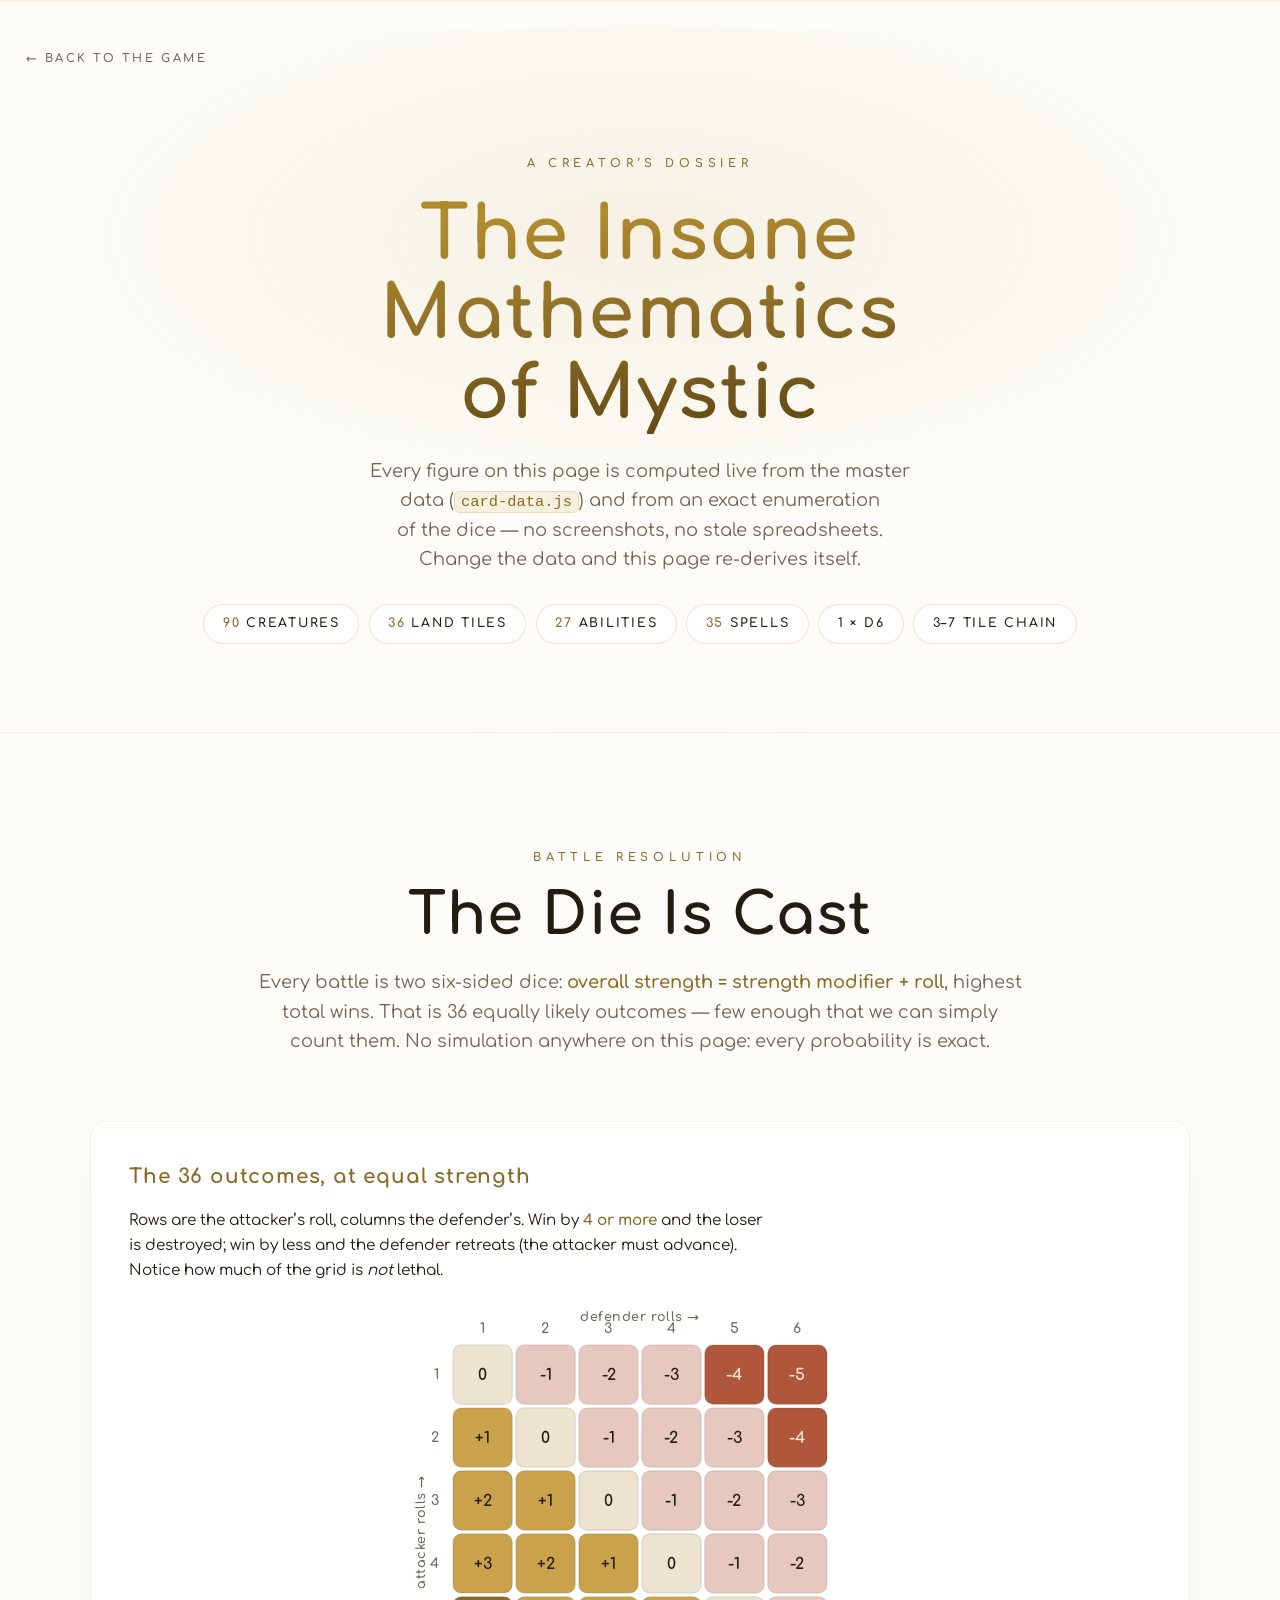
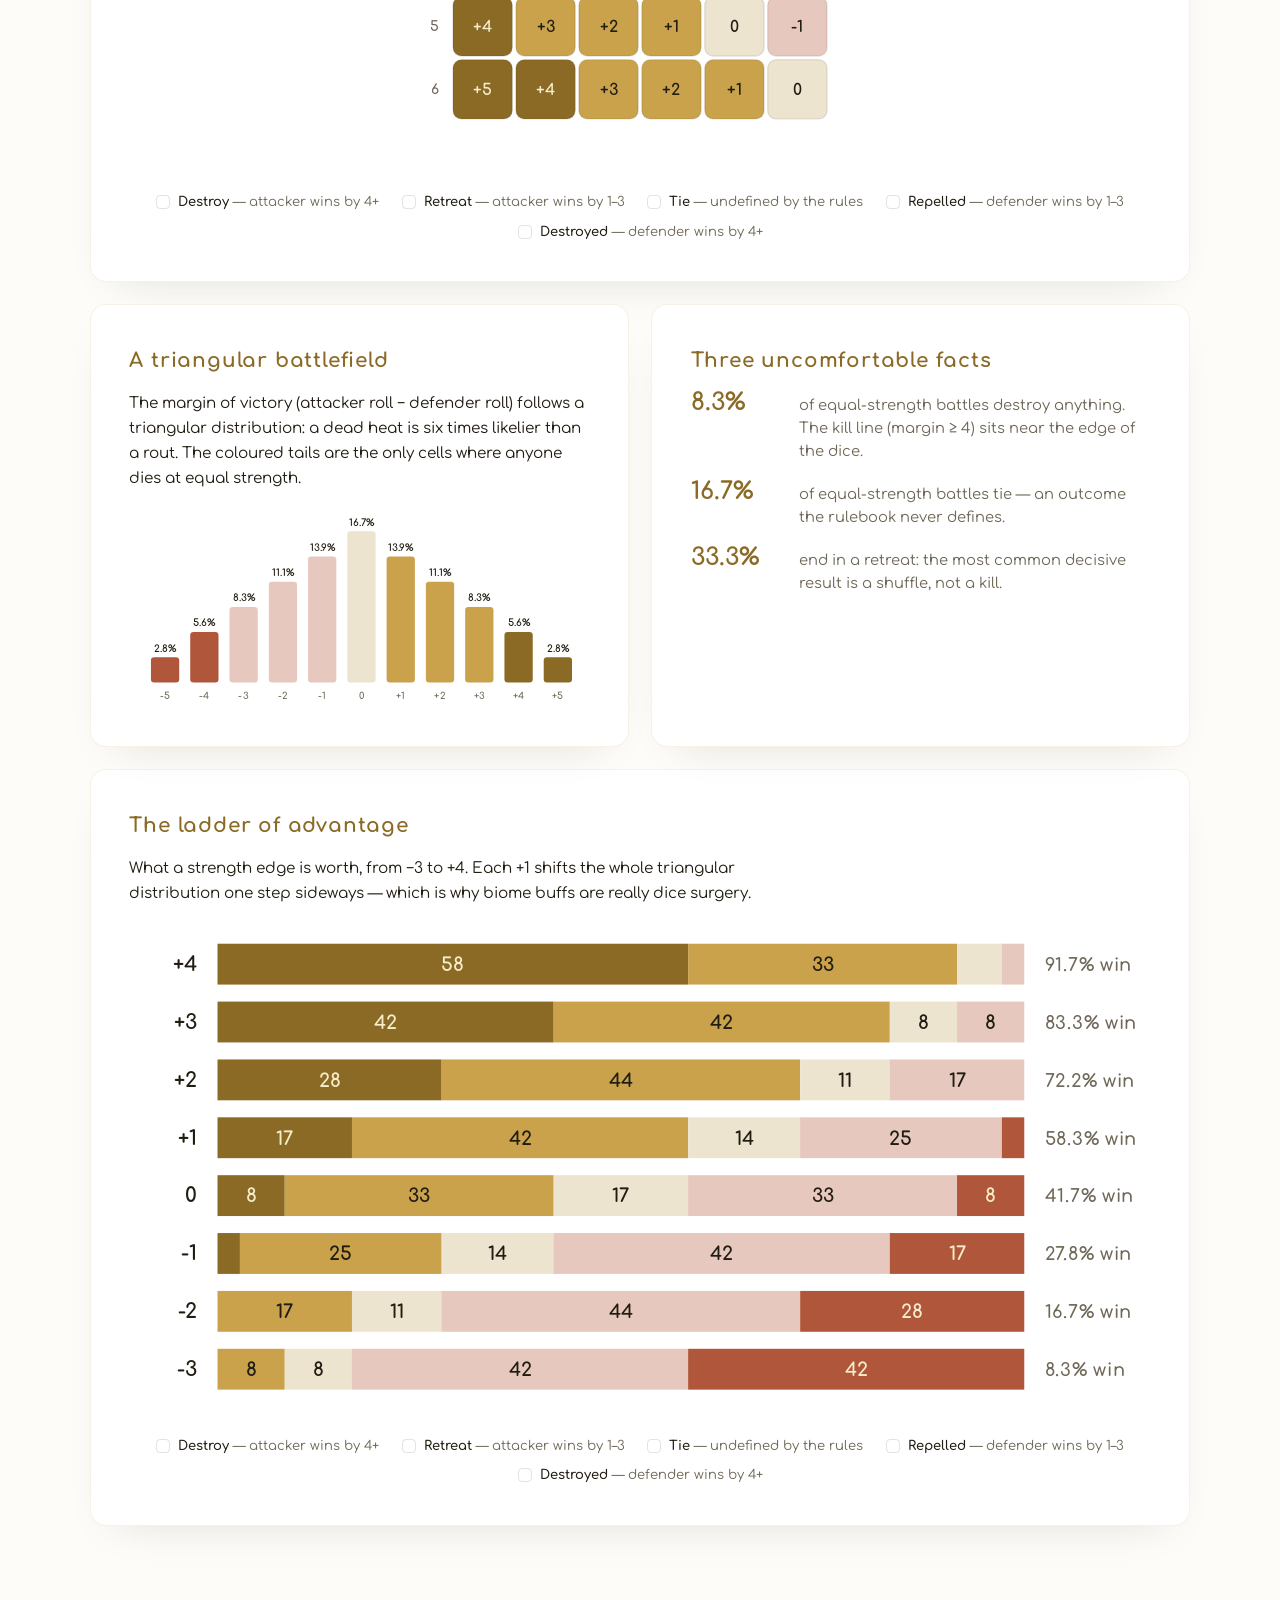
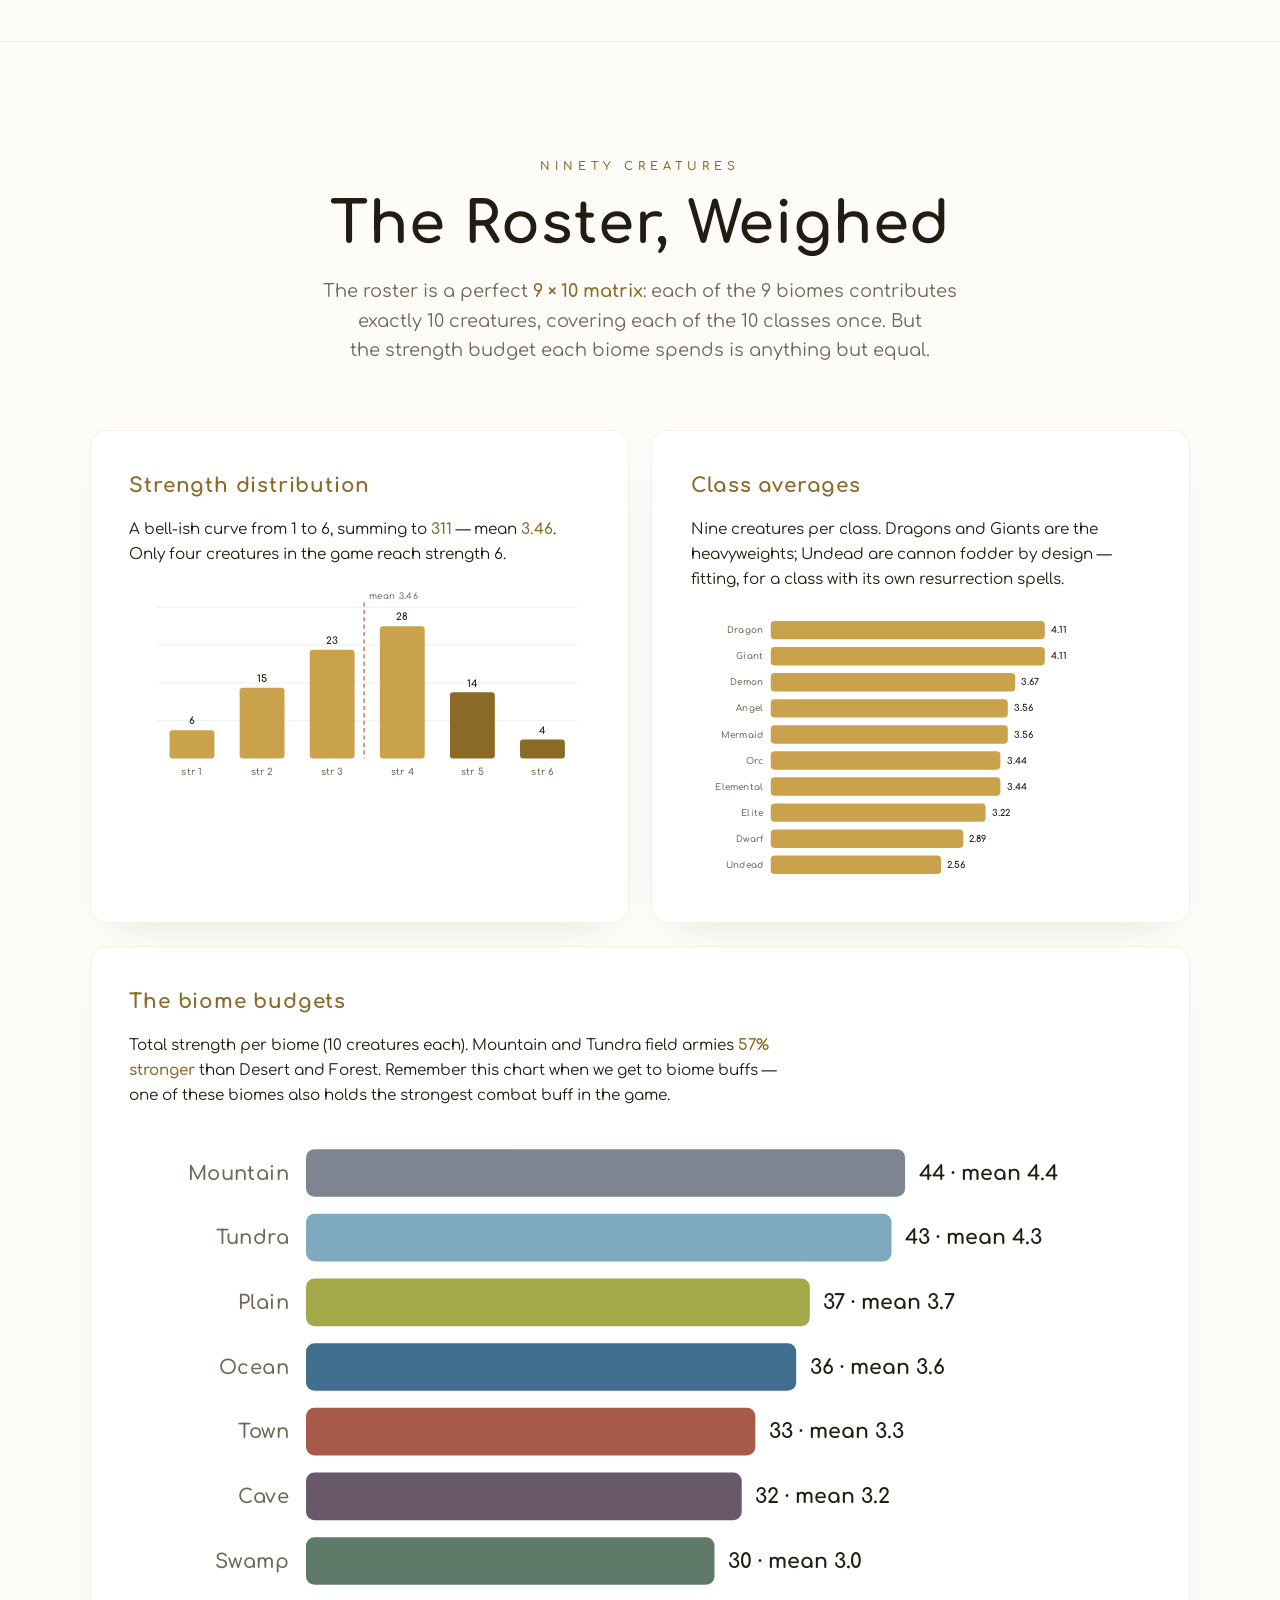
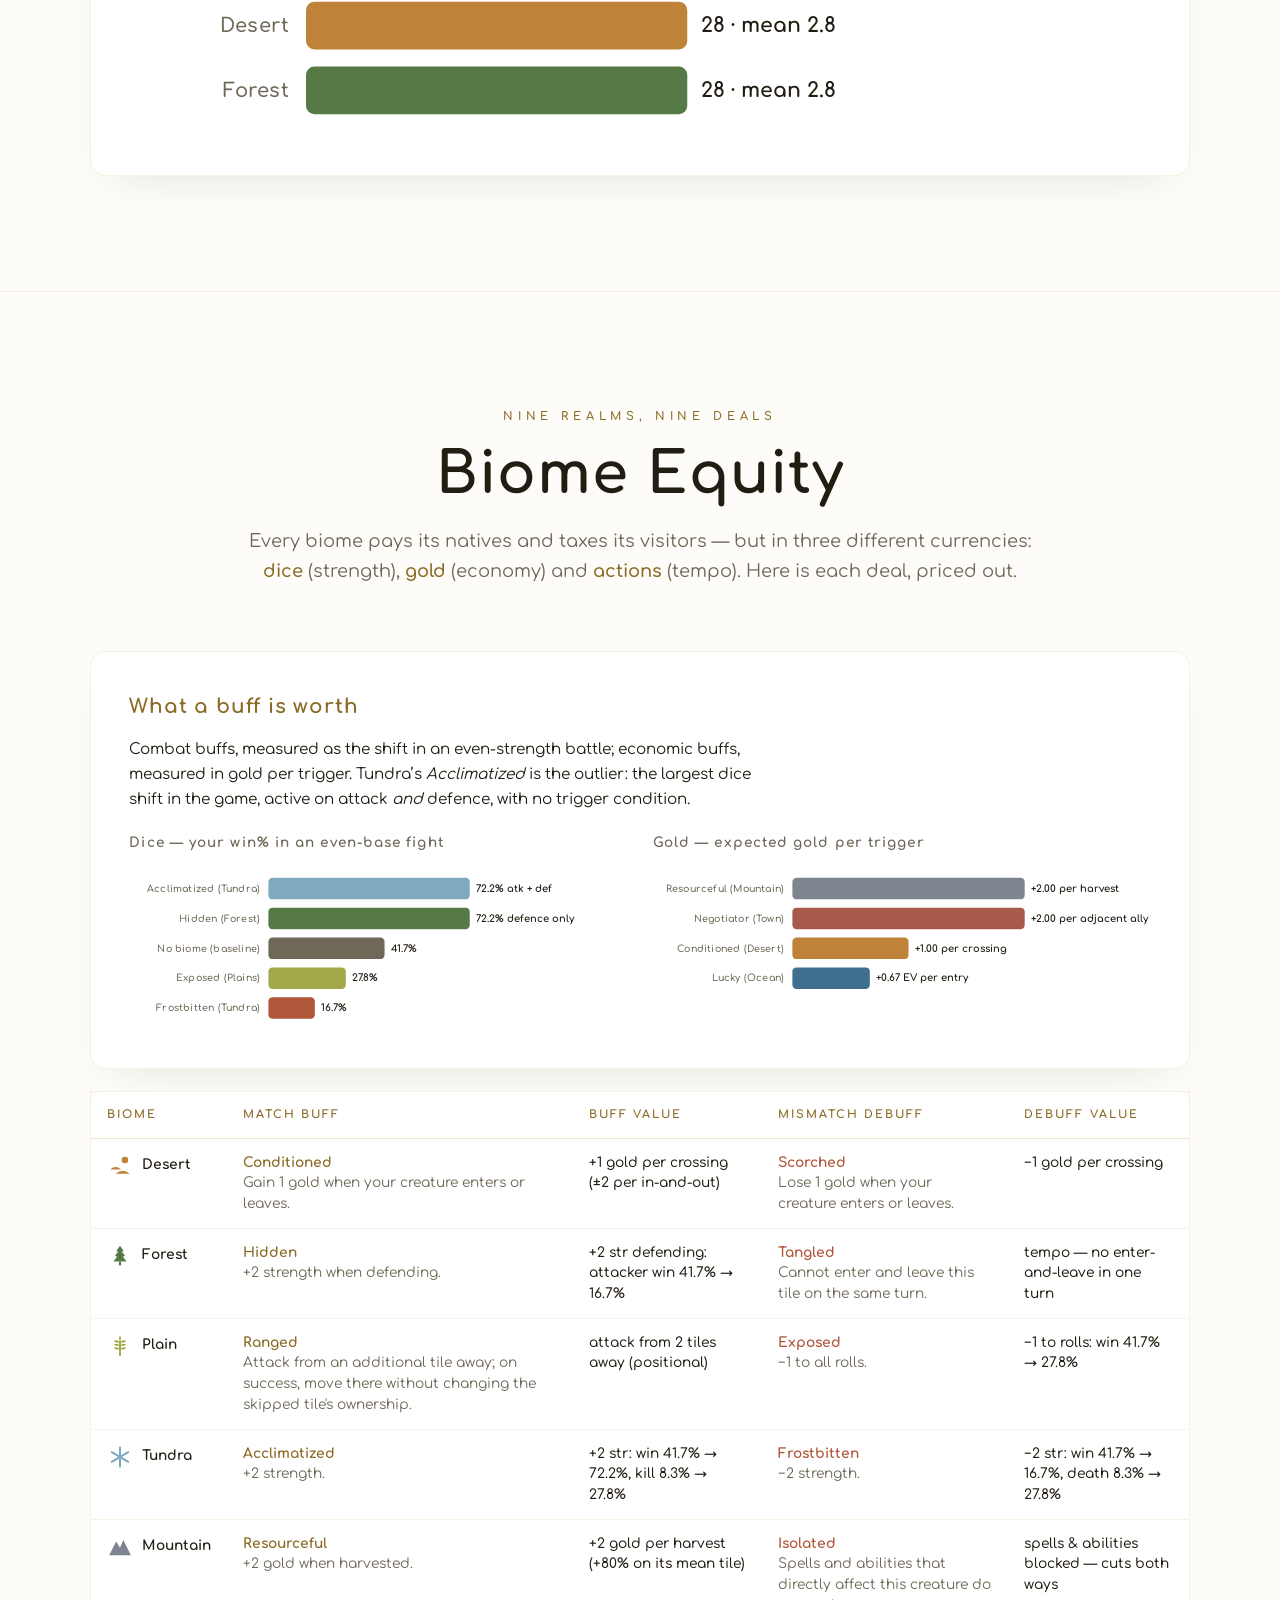
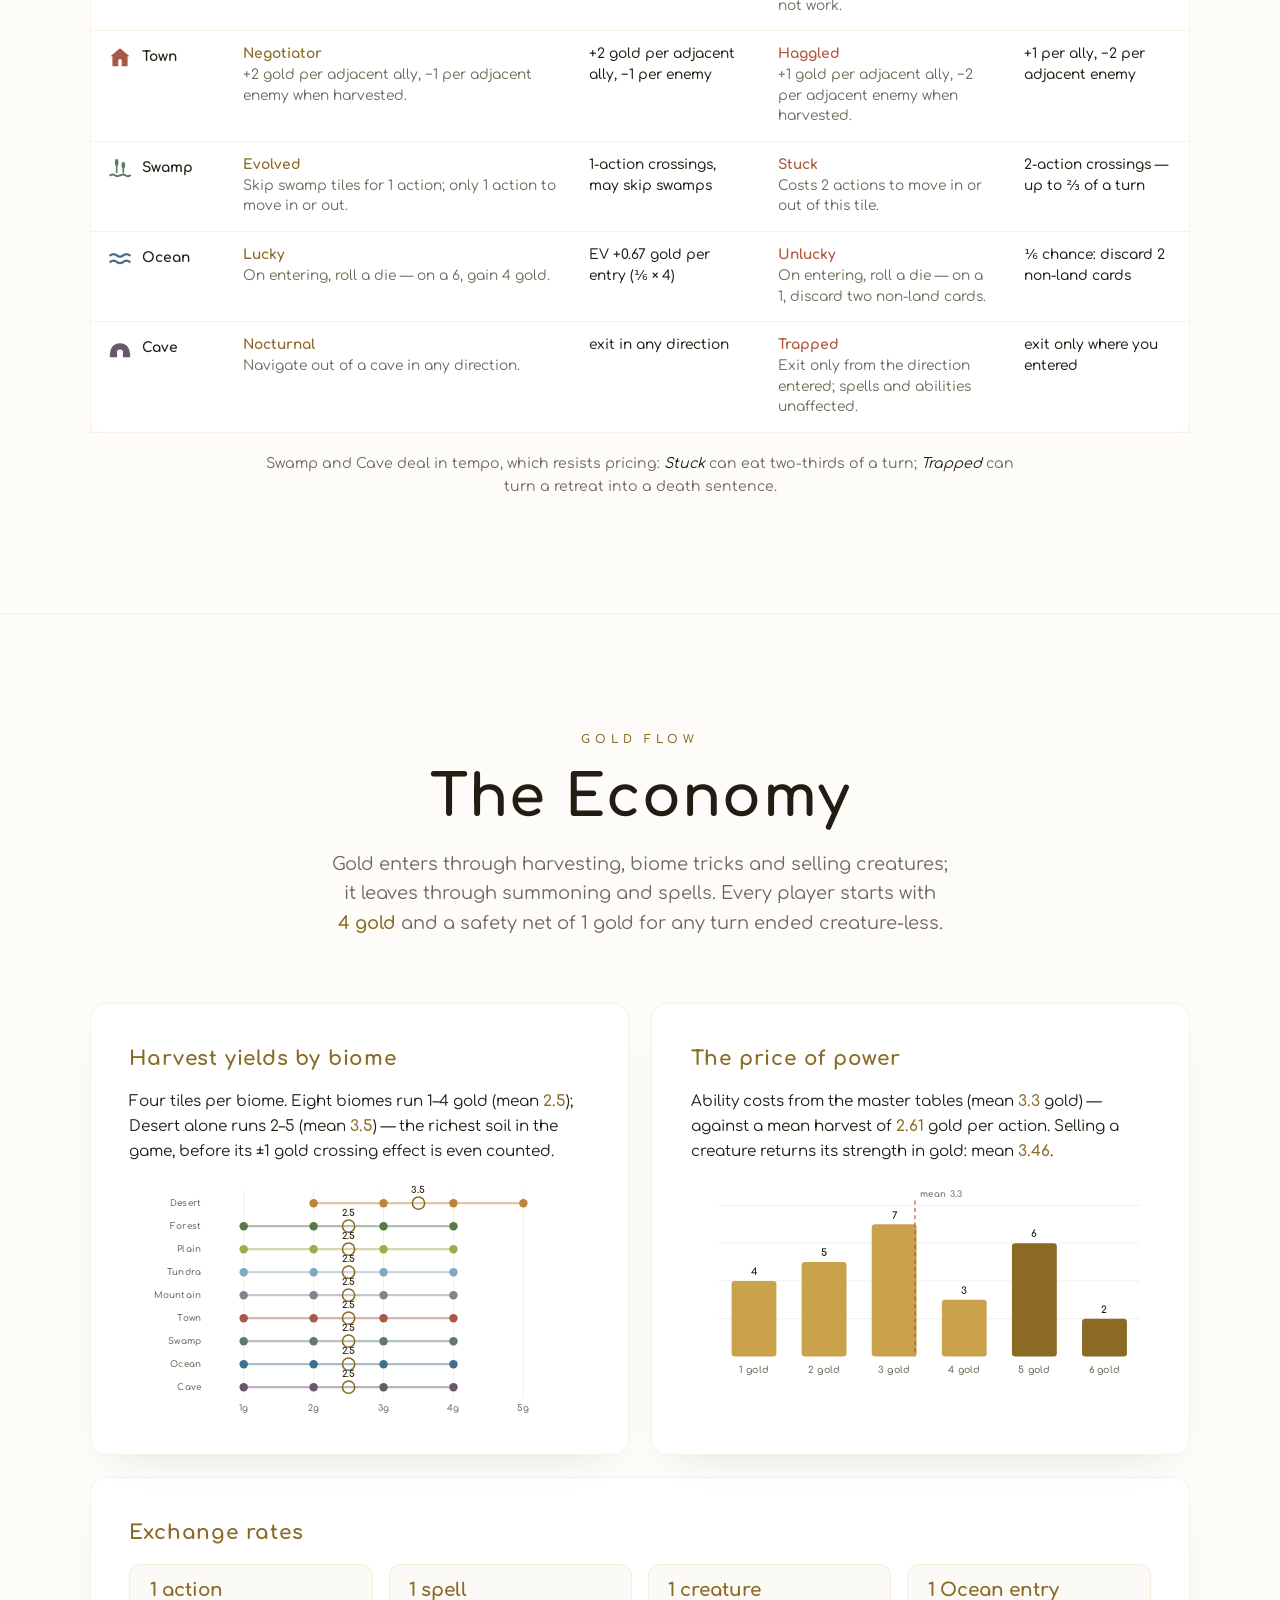
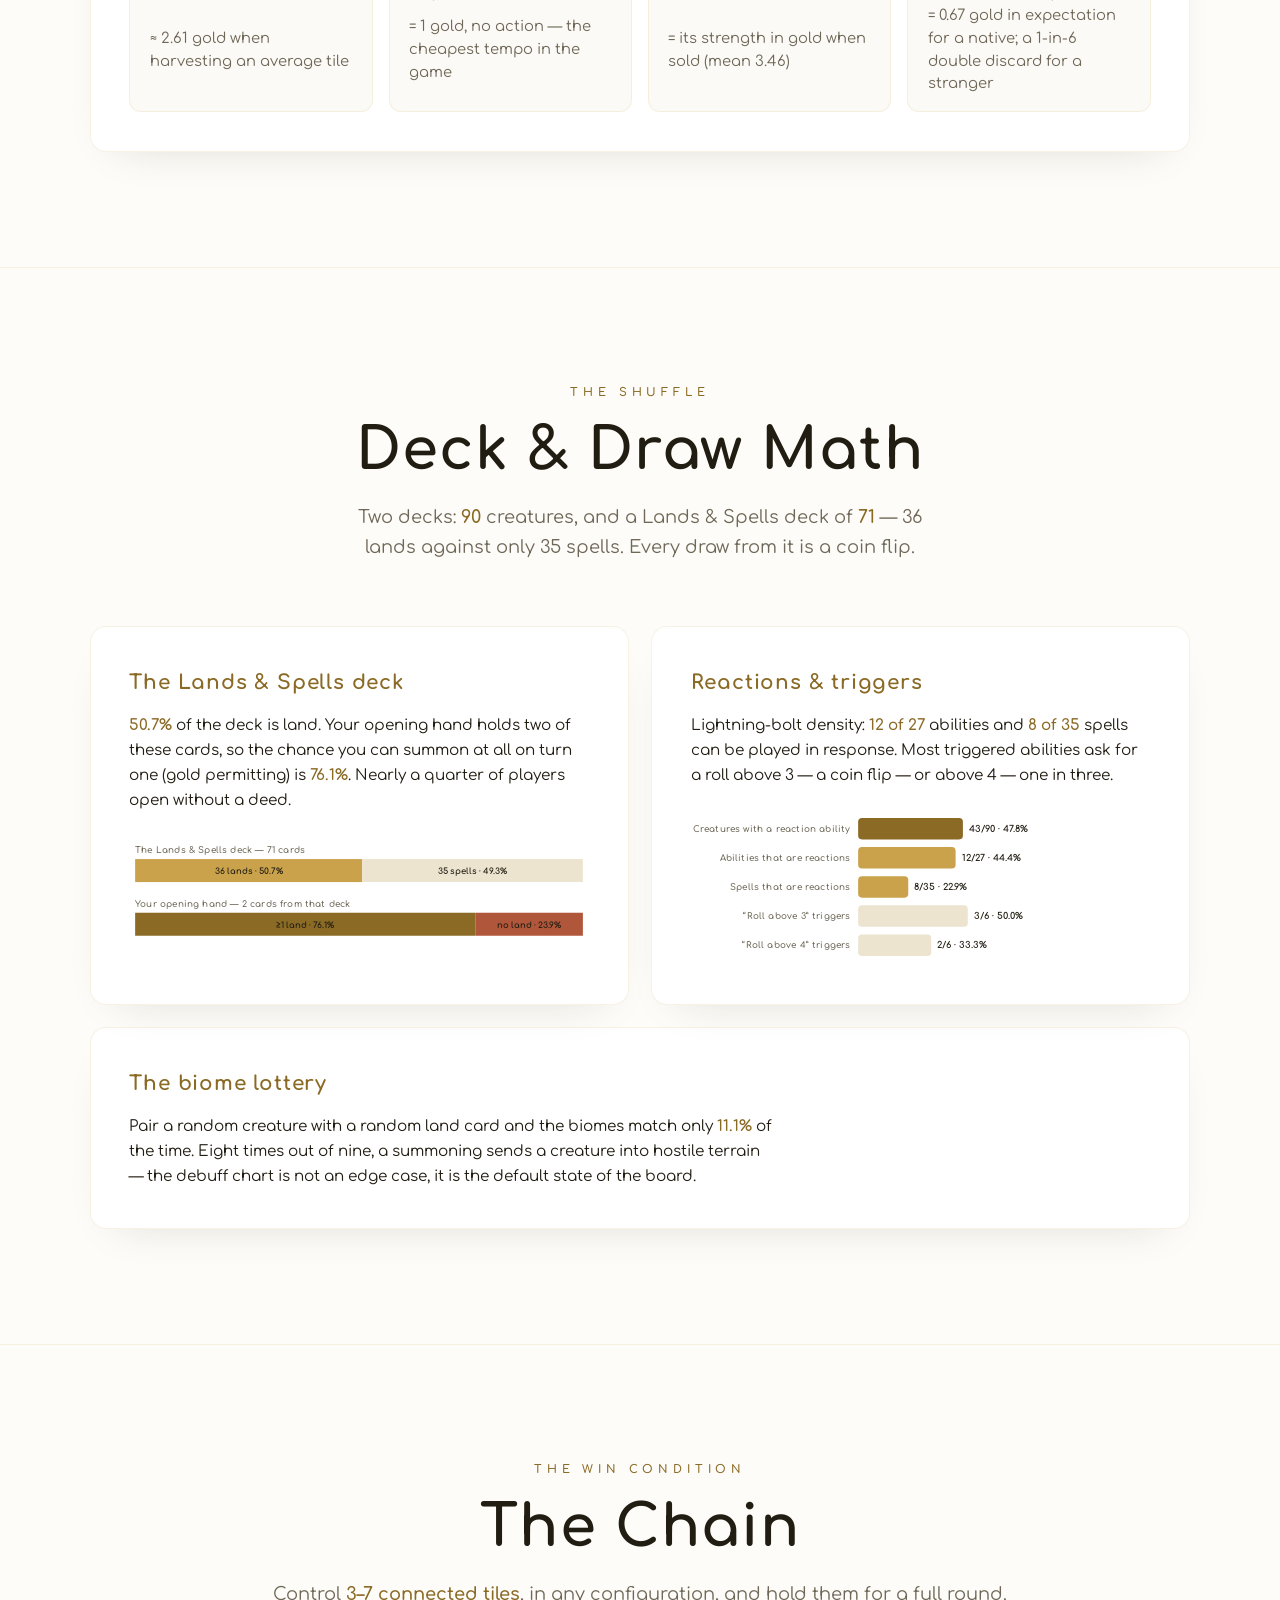
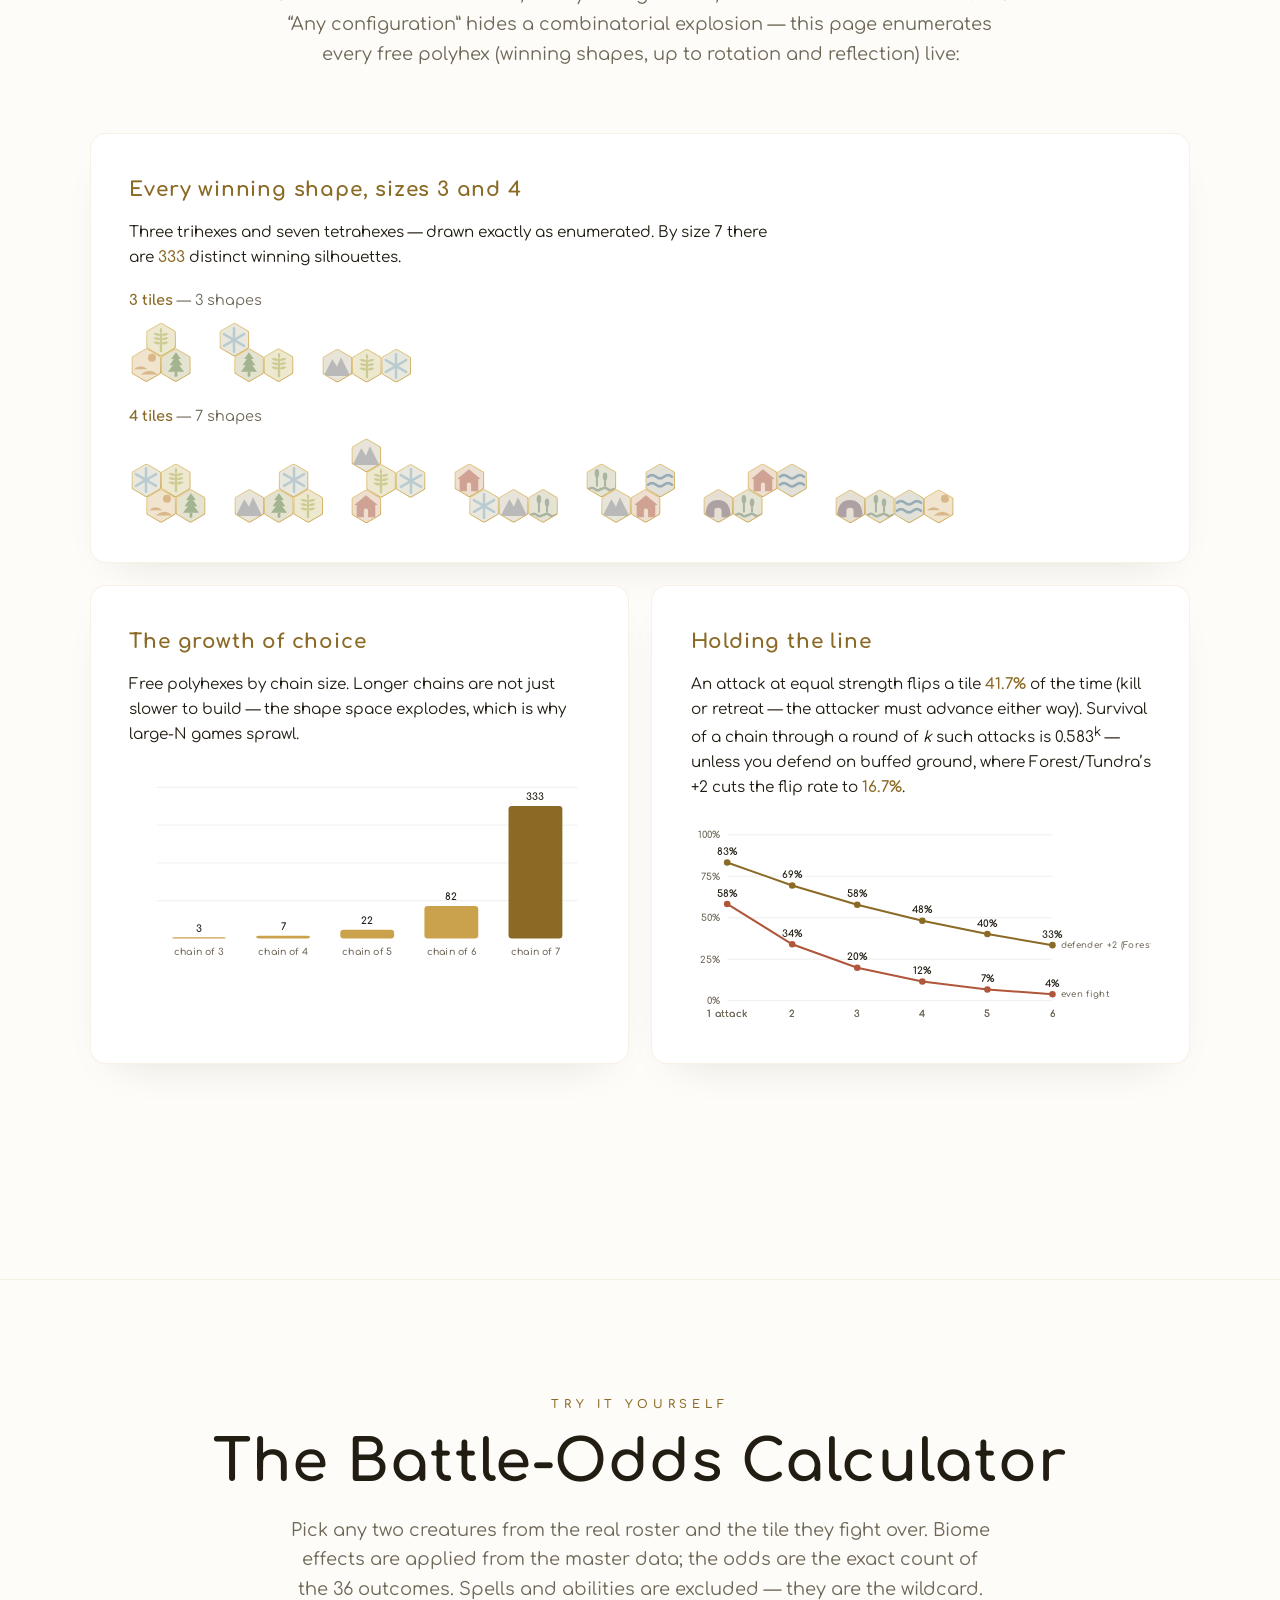
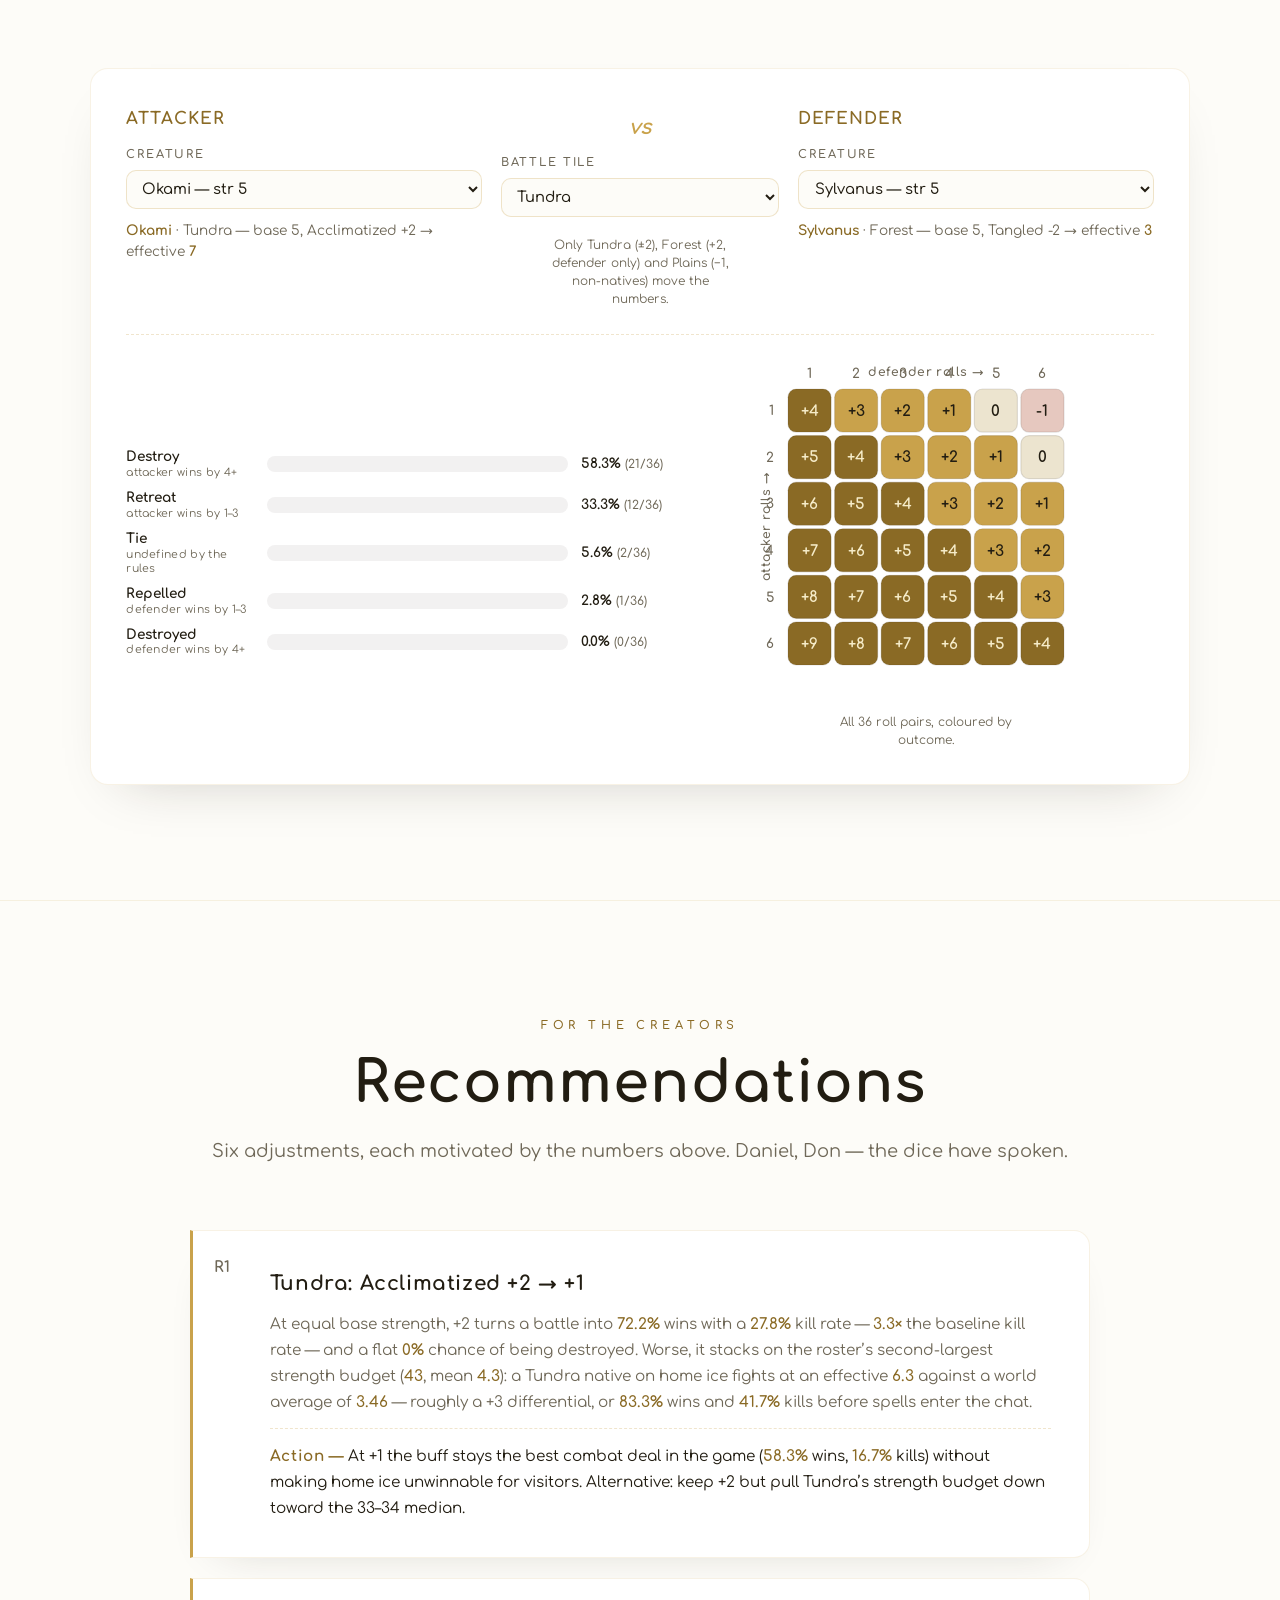
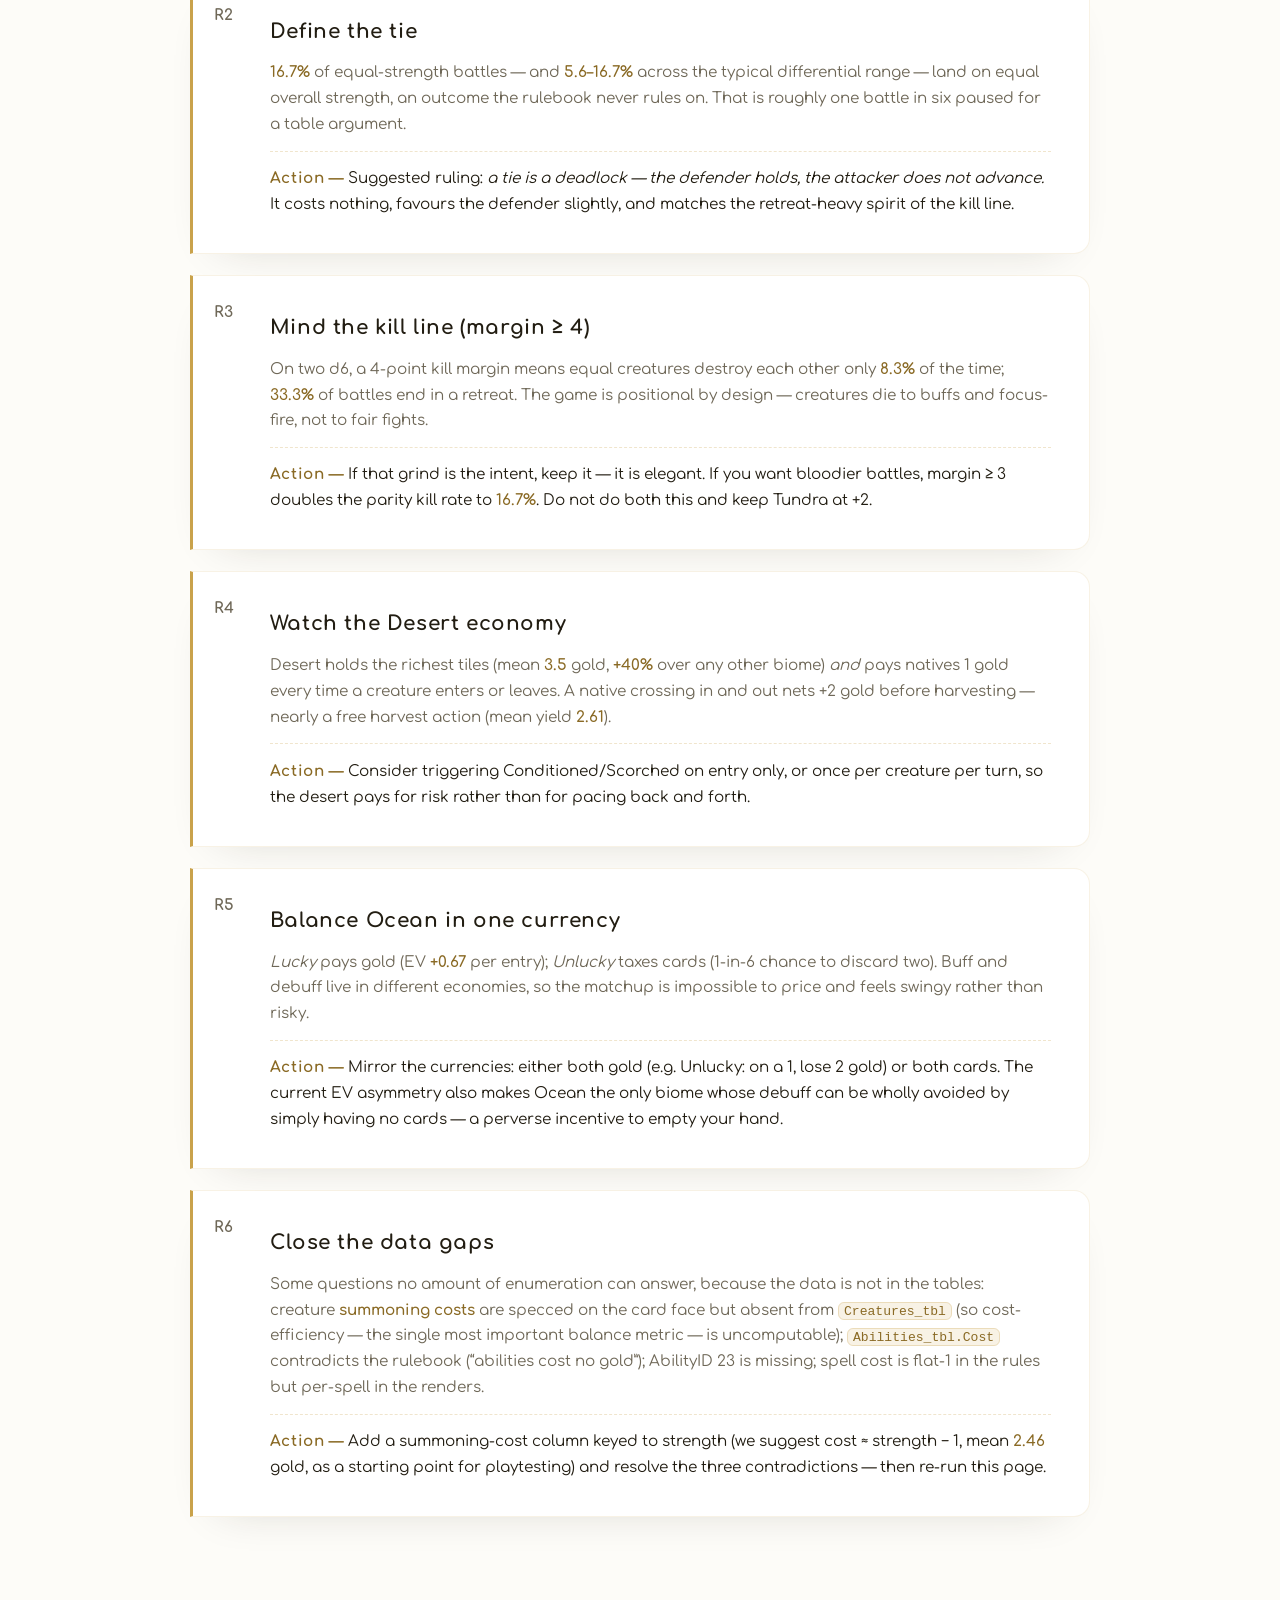
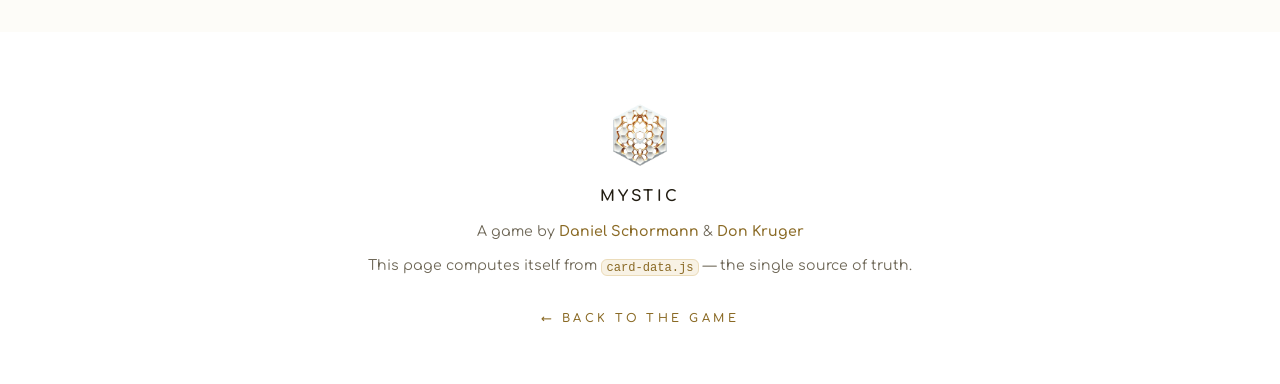
==== commit 37df8824: "Chain section: render winning shapes as landing-page tiles Polyhex silhouettes were oversized solid-" ====
--- a/site/mathematics.html
+++ b/site/mathematics.html
@@ -10,12 +10,21 @@
   <link rel="preconnect" href="https://fonts.gstatic.com" crossorigin>
   <link href="https://fonts.googleapis.com/css2?family=Comfortaa:wght@300;400;500;600;700&family=Inter:wght@400;500;600&display=swap" rel="stylesheet">
   <link rel="stylesheet" href="css/style.css?v=62">
-  <link rel="stylesheet" href="css/maths.css?v=1">
+  <link rel="stylesheet" href="css/maths.css?v=2">
 </head>
 <body class="maths-page">
 
   <!-- Scroll progress -->
   <div class="progress" aria-hidden="true"><span class="progress__bar" data-progress></span></div>
+
+  <!-- shared clip def: pointy-top hex with subtly rounded vertices (same as index) -->
+  <svg class="svg-defs" width="0" height="0" aria-hidden="true" focusable="false">
+    <defs>
+      <clipPath id="hexRound" clipPathUnits="objectBoundingBox">
+        <path d="M0.4654 0.0200Q0.5 0 0.5346 0.0200L0.8984 0.2300Q0.933 0.25 0.9330 0.2900L0.9330 0.7100Q0.933 0.75 0.8984 0.7700L0.5346 0.9800Q0.5 1 0.4654 0.9800L0.1016 0.7700Q0.067 0.75 0.0670 0.7100L0.0670 0.2900Q0.067 0.25 0.1016 0.2300Z"/>
+      </clipPath>
+    </defs>
+  </svg>
 
   <!-- ============ HEADER ============ -->
   <header class="mhero">
@@ -496,6 +505,6 @@
 
   <script src="js/icons.js?v=62"></script>
   <script src="js/card-data.js?v=62"></script>
-  <script src="js/maths.js?v=1"></script>
+  <script src="js/maths.js?v=2"></script>
 </body>
 </html>
--- a/site/css/maths.css
+++ b/site/css/maths.css
@@ -10,6 +10,10 @@
      death (attacker dies)     -> mismatch
    ============================================================ */
 
+/* defined in cards.css on the landing page; restated so the borrowed
+   .hexmap__cell tiles render their gold ring on this page too */
+:root { --gold-bright: #e8cf8f; }
+
 /* ---------- header ---------- */
 .mhero {
   position: relative;
@@ -220,12 +224,10 @@
 .polyrow + .polyrow { margin-top: 1.4rem; }
 .polyrow__cap { color: var(--muted); font-size: 0.9rem; }
 .polyrow__cap strong { color: var(--gold-deep); }
-.polyrow__strip { display: flex; flex-wrap: wrap; gap: 1.1rem; align-items: flex-end; }
-.polyshape { width: auto; height: 86px; }
-.polyshape__cell {
-  fill: rgba(201,162,75,0.22); stroke: var(--gold-deep); stroke-width: 1.4;
-}
-.polyshape__cell--first { fill: var(--gold); }
+.polyrow__strip { display: flex; flex-wrap: wrap; gap: 1.2rem 1.5rem; align-items: flex-end; }
+/* each shape is a cluster of landing-page hero-map tiles (hexmap__cell) */
+.polyshape { position: relative; display: inline-block; flex: 0 0 auto; }
+.polyshape .hexmap__cell { will-change: auto; } /* static diagram — no scroll animation */
 
 /* ---------- calculator ---------- */
 .calc {
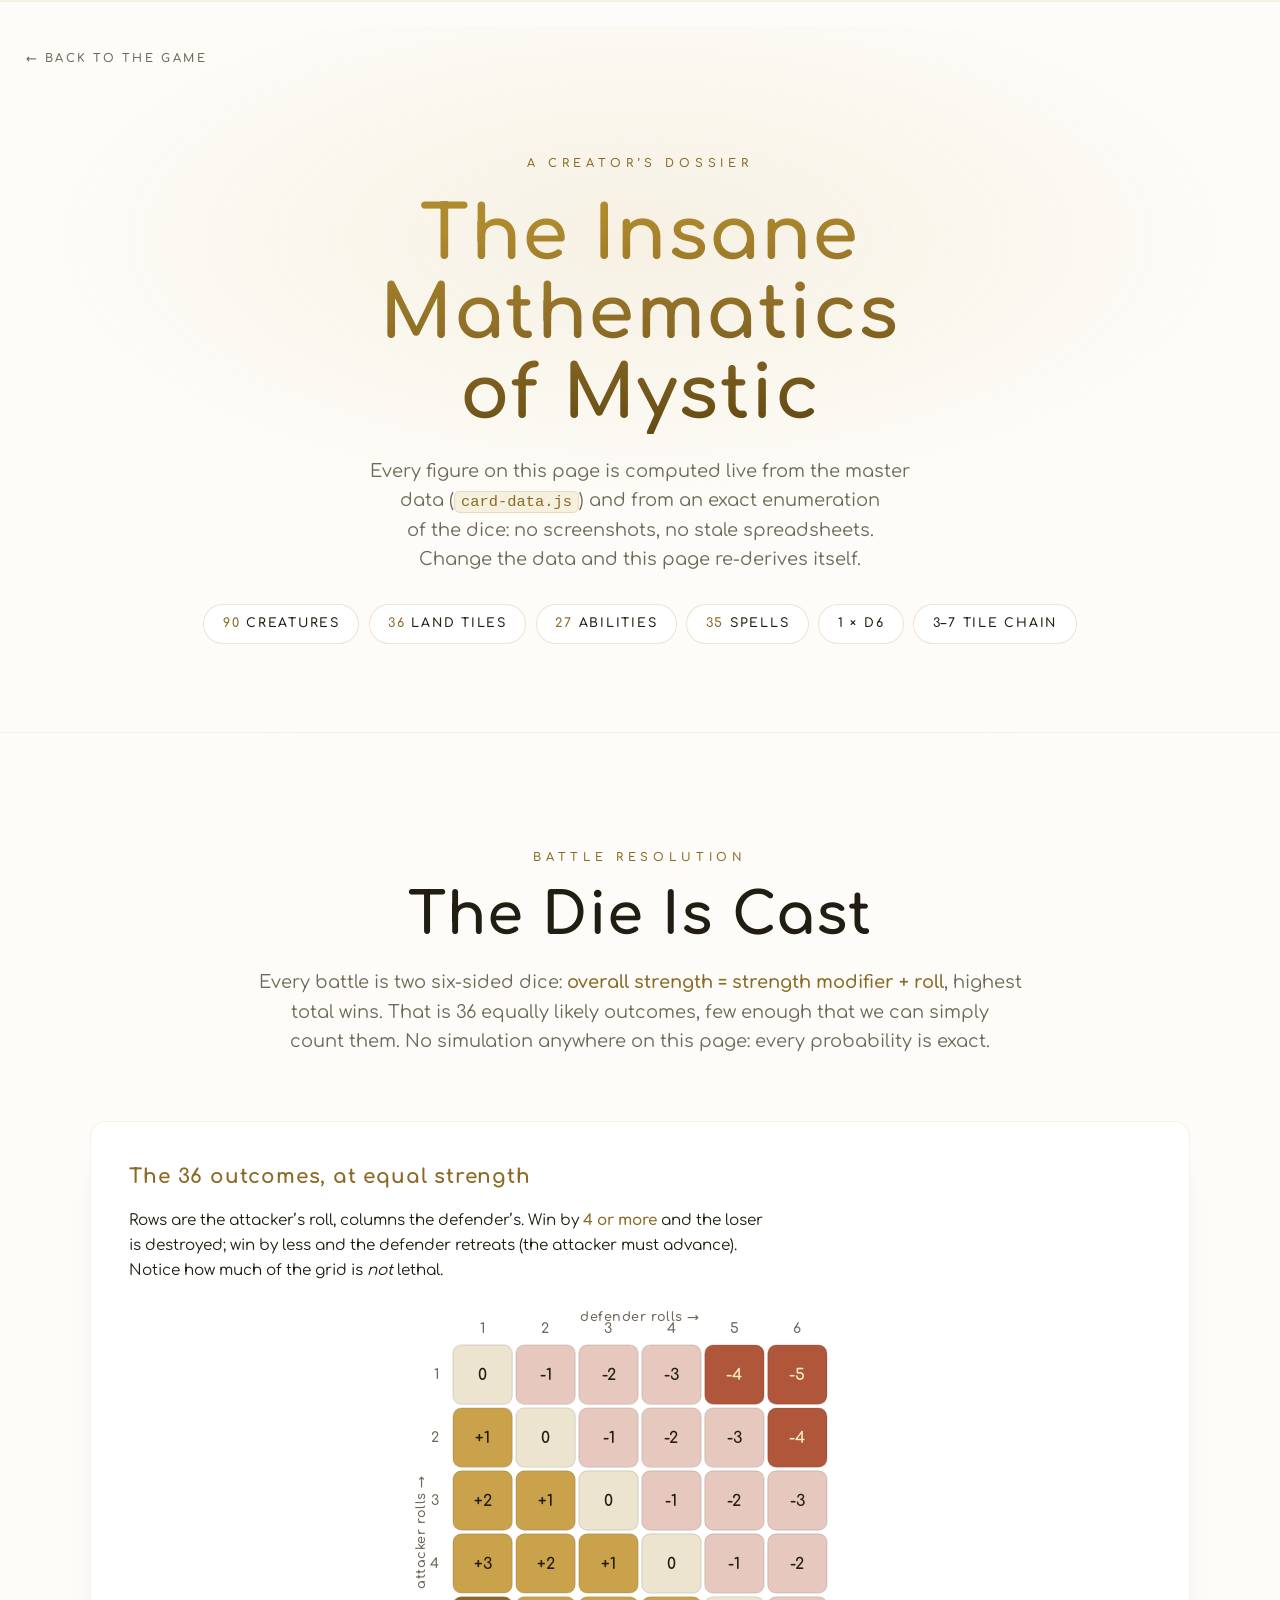
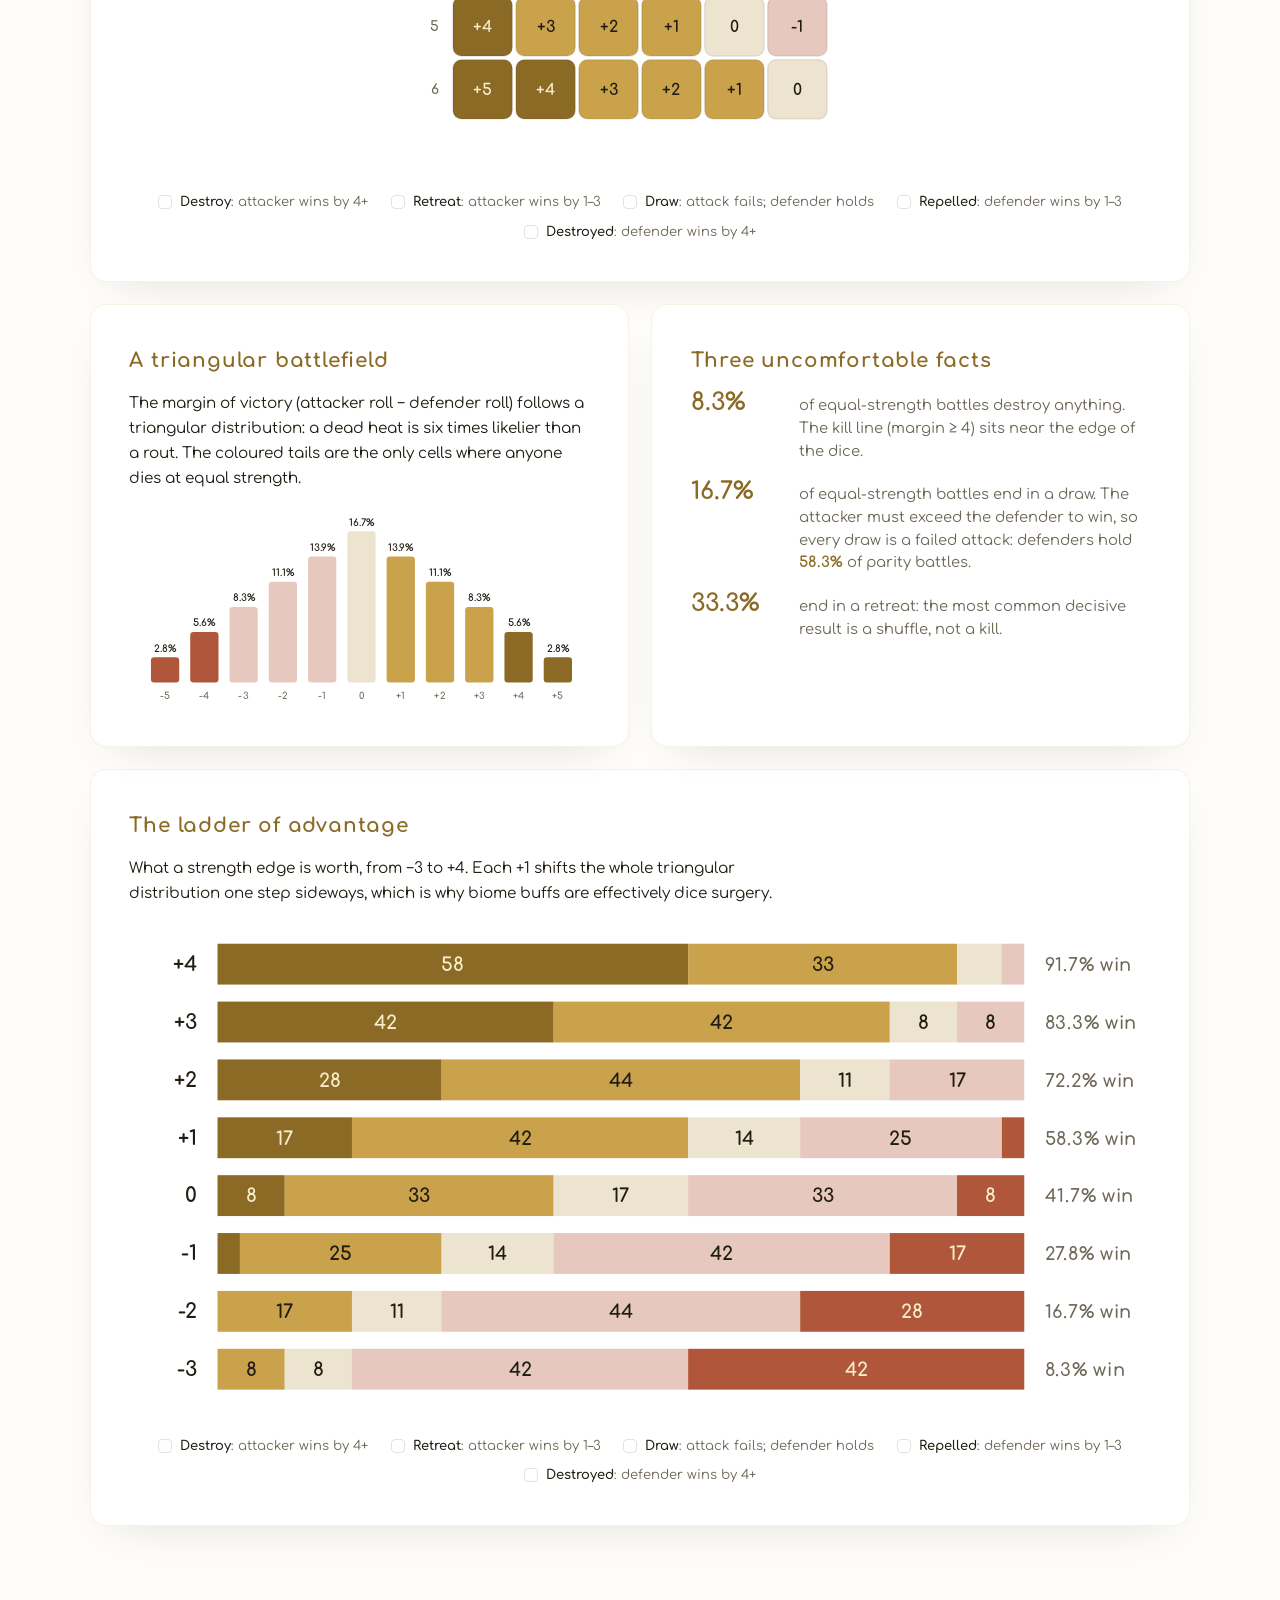
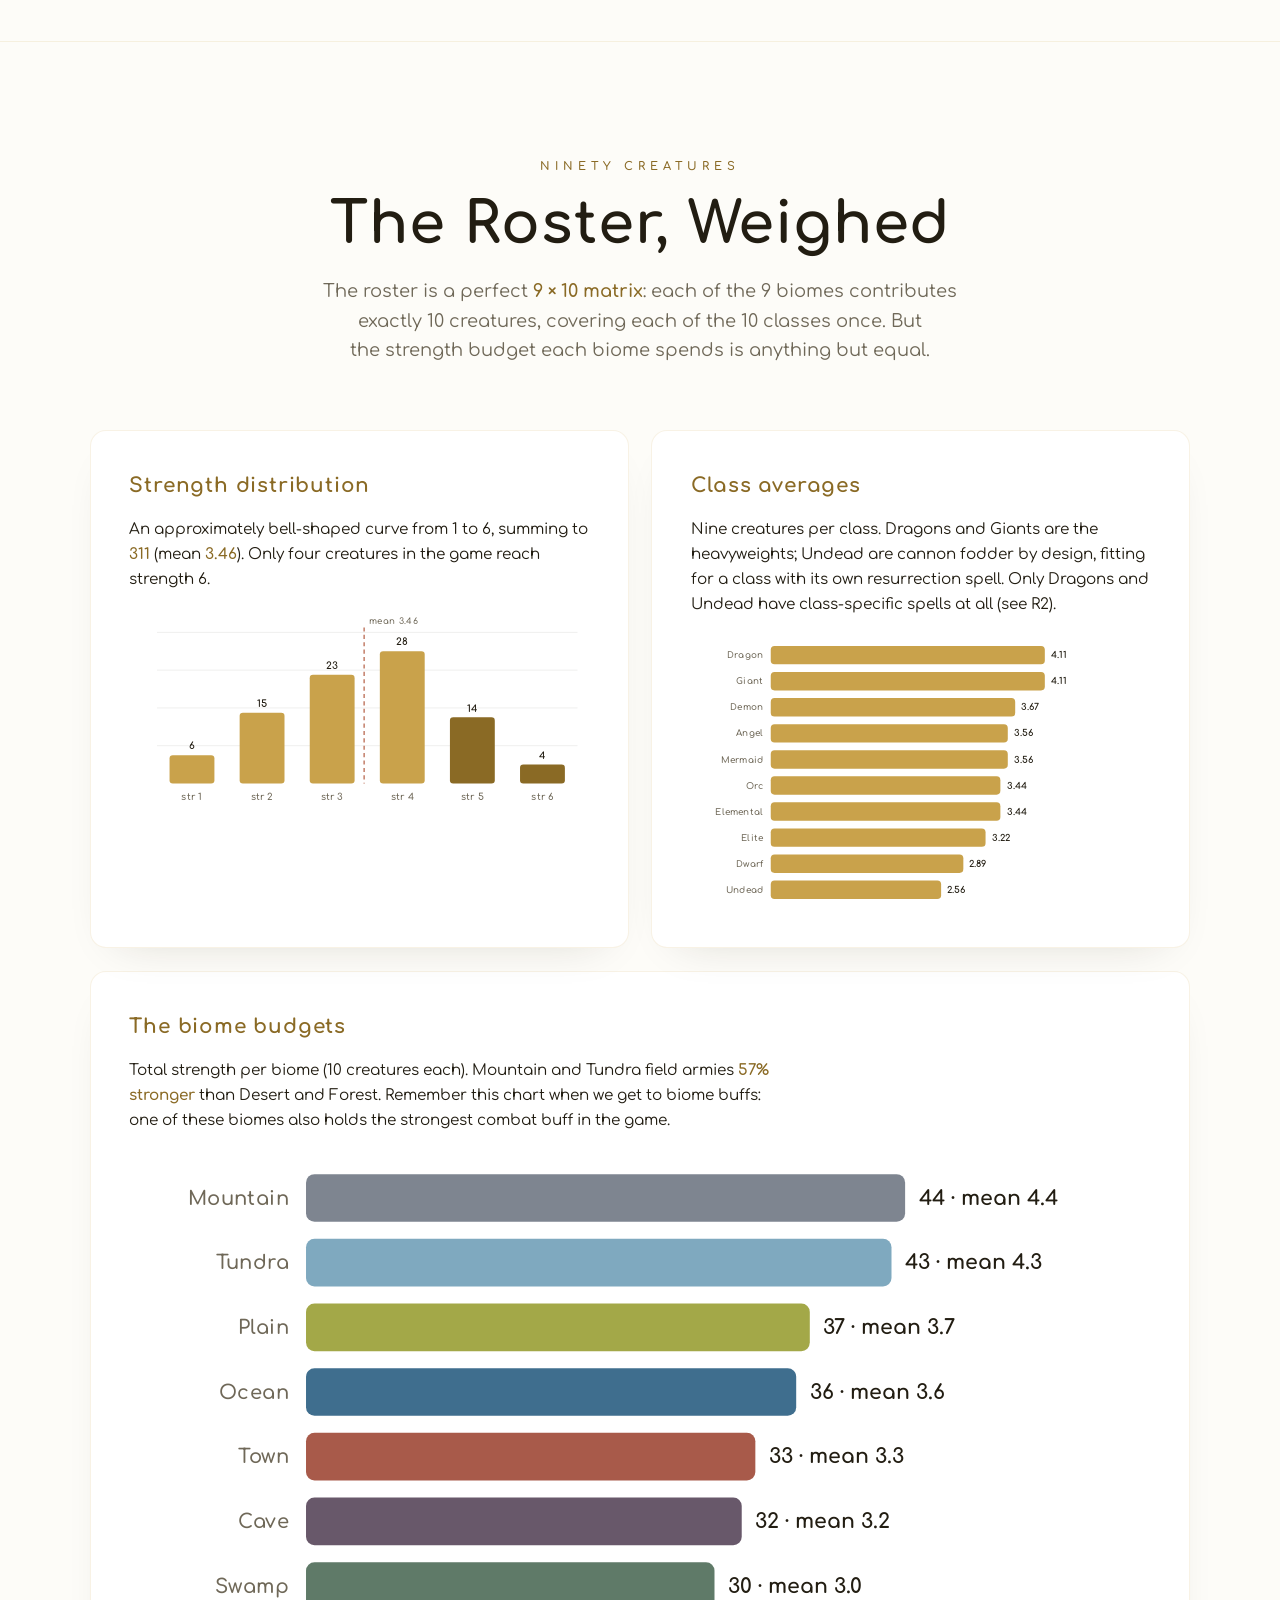
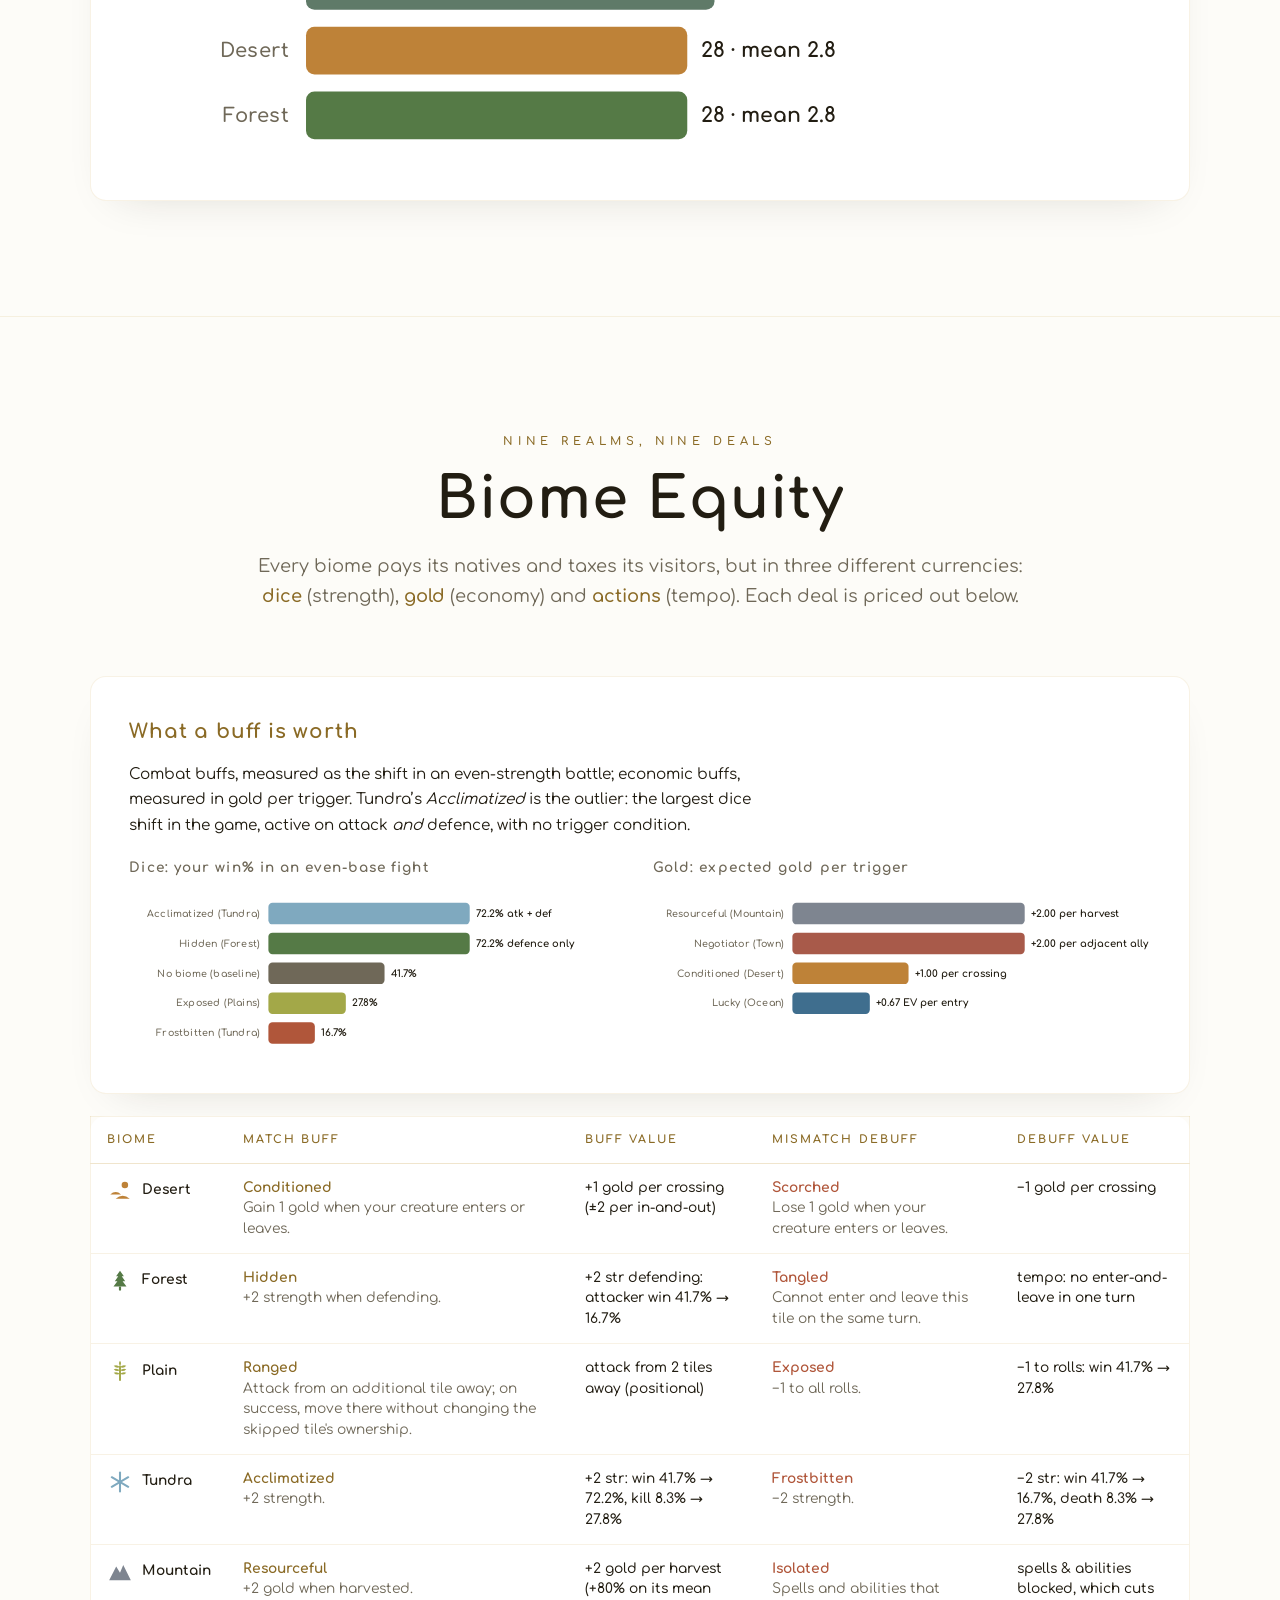
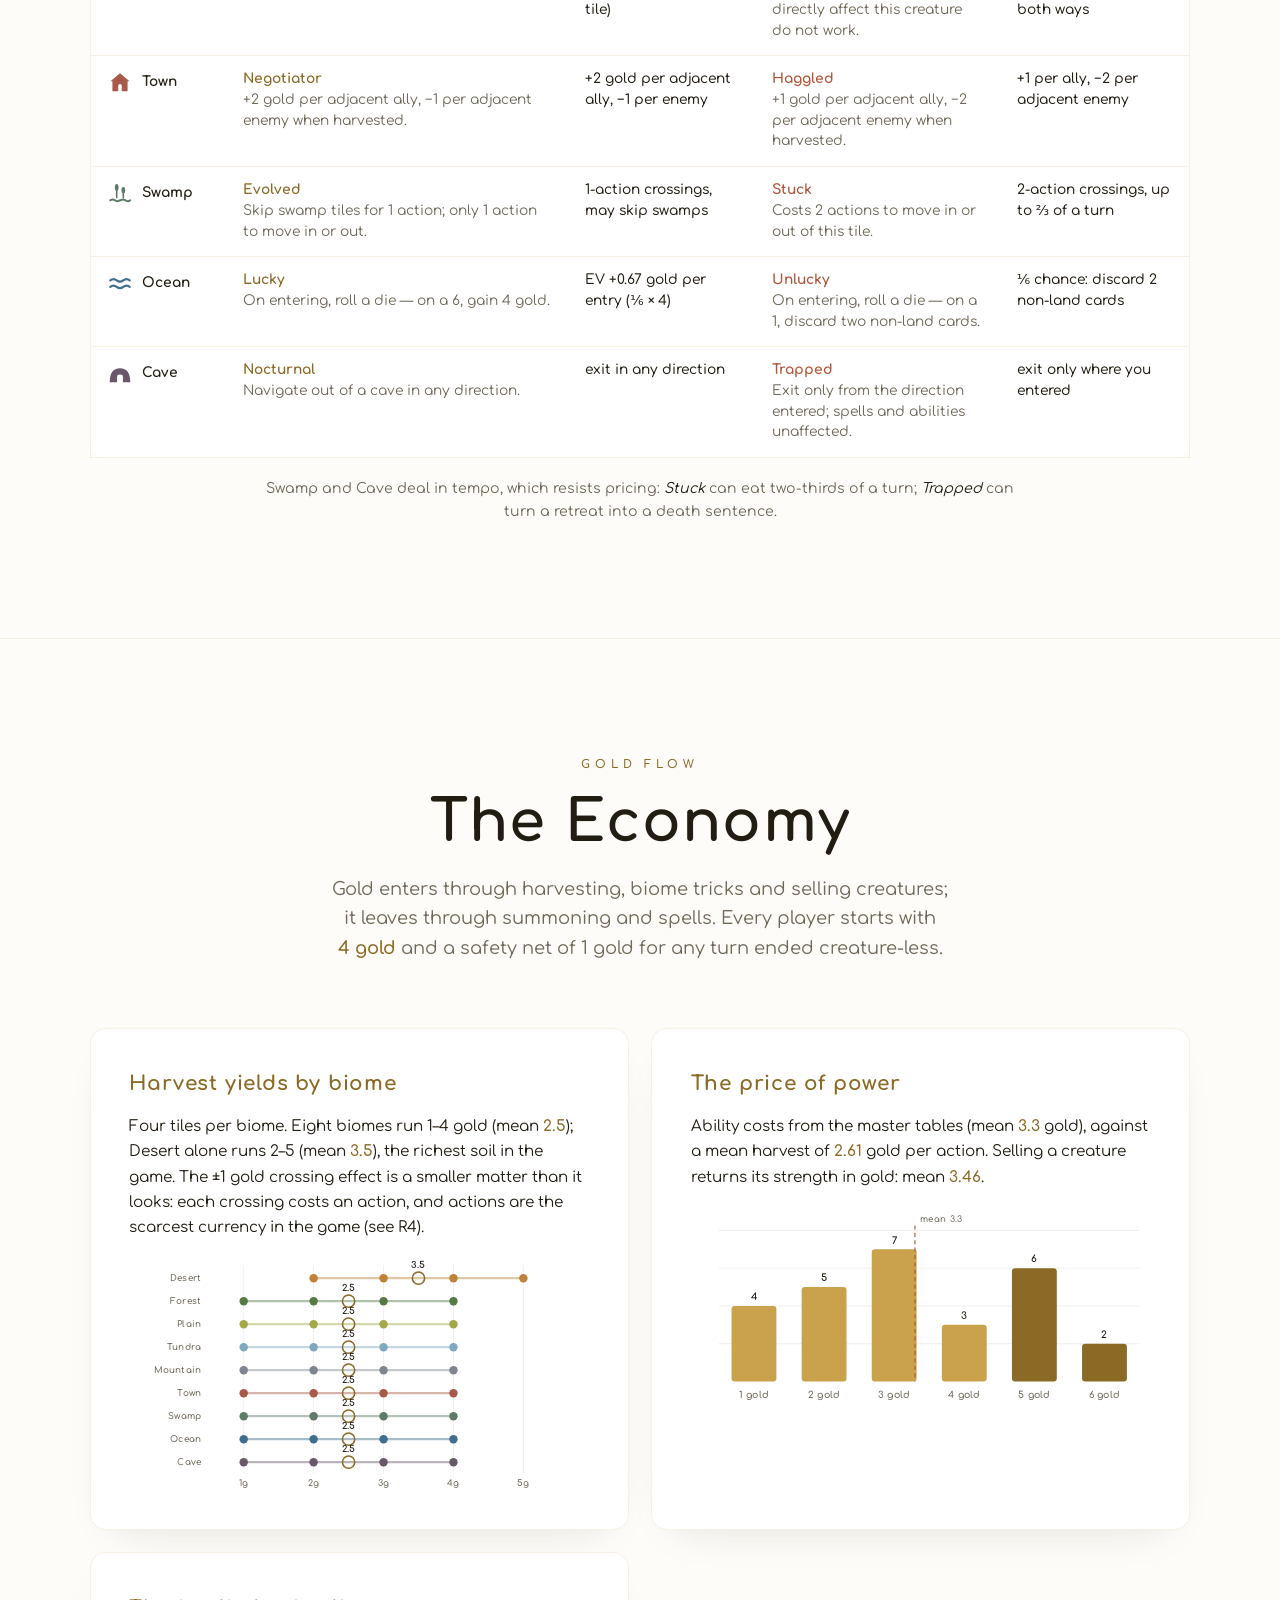
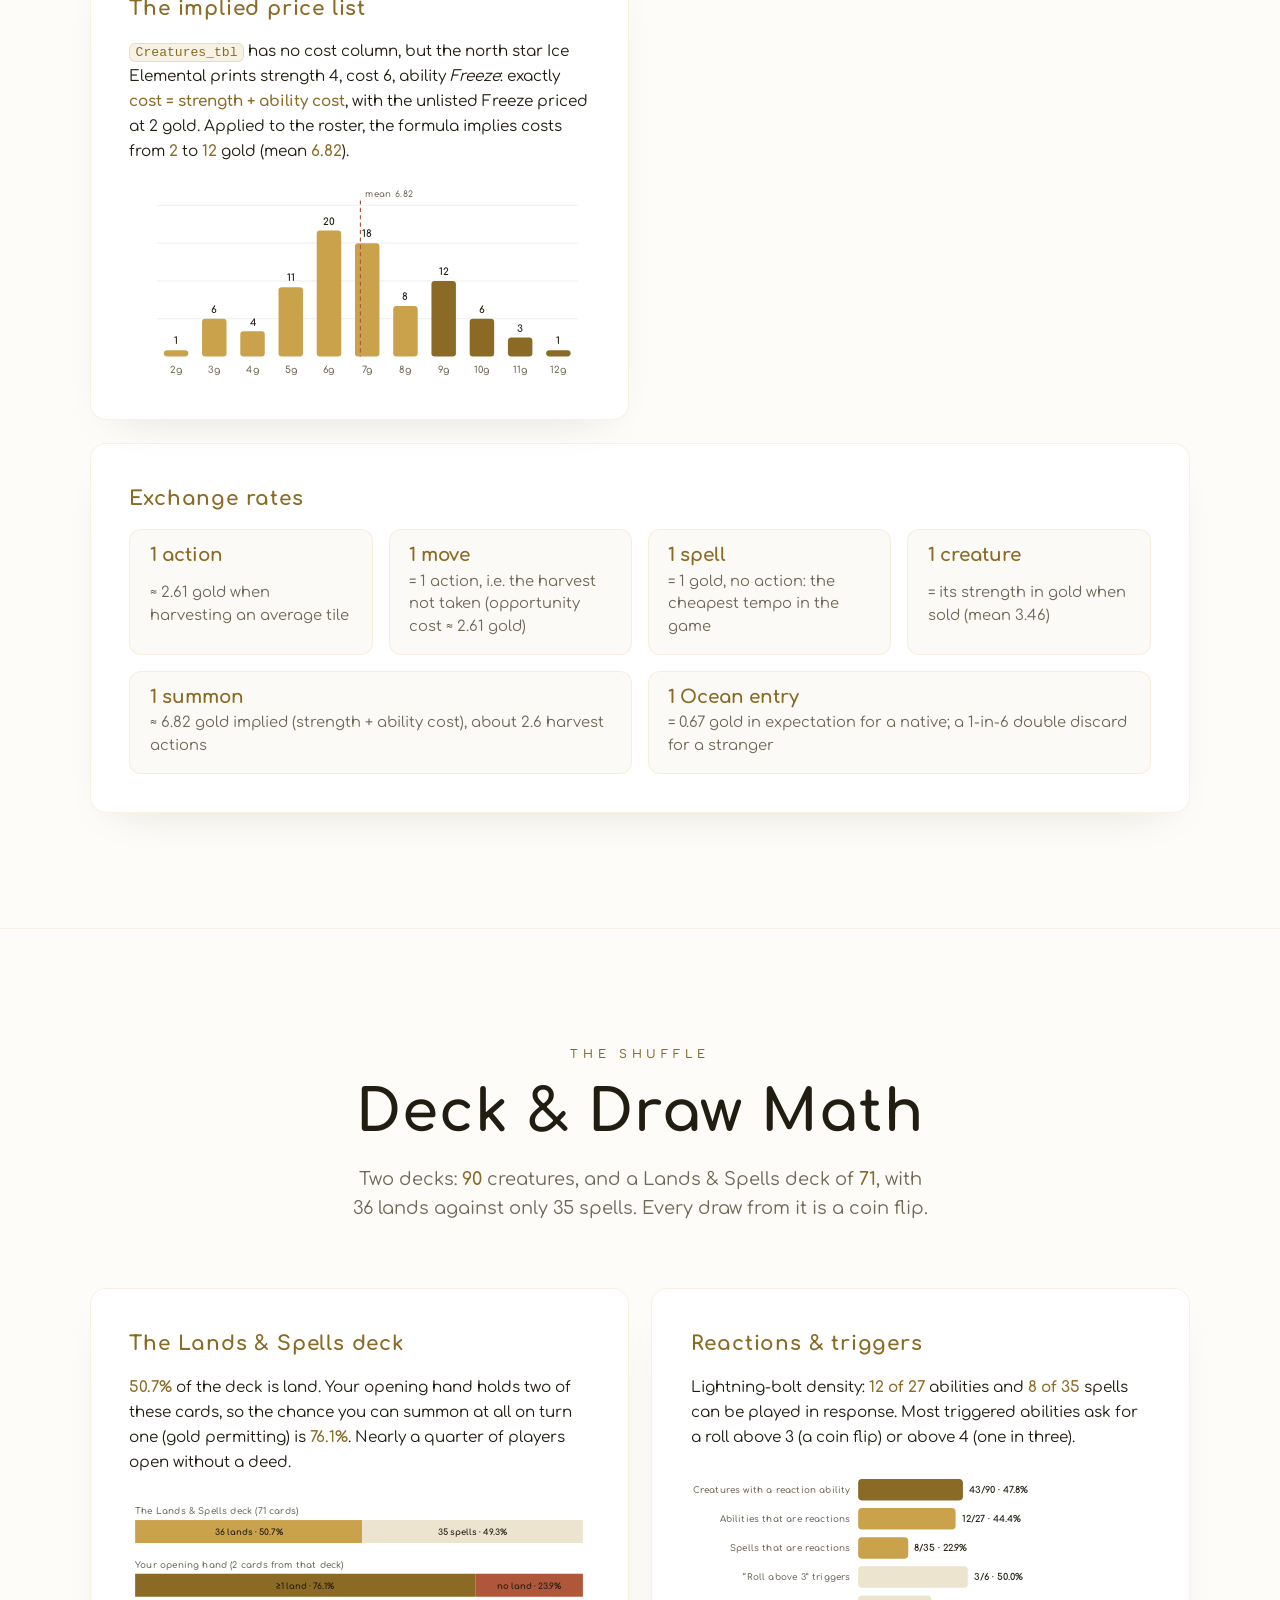
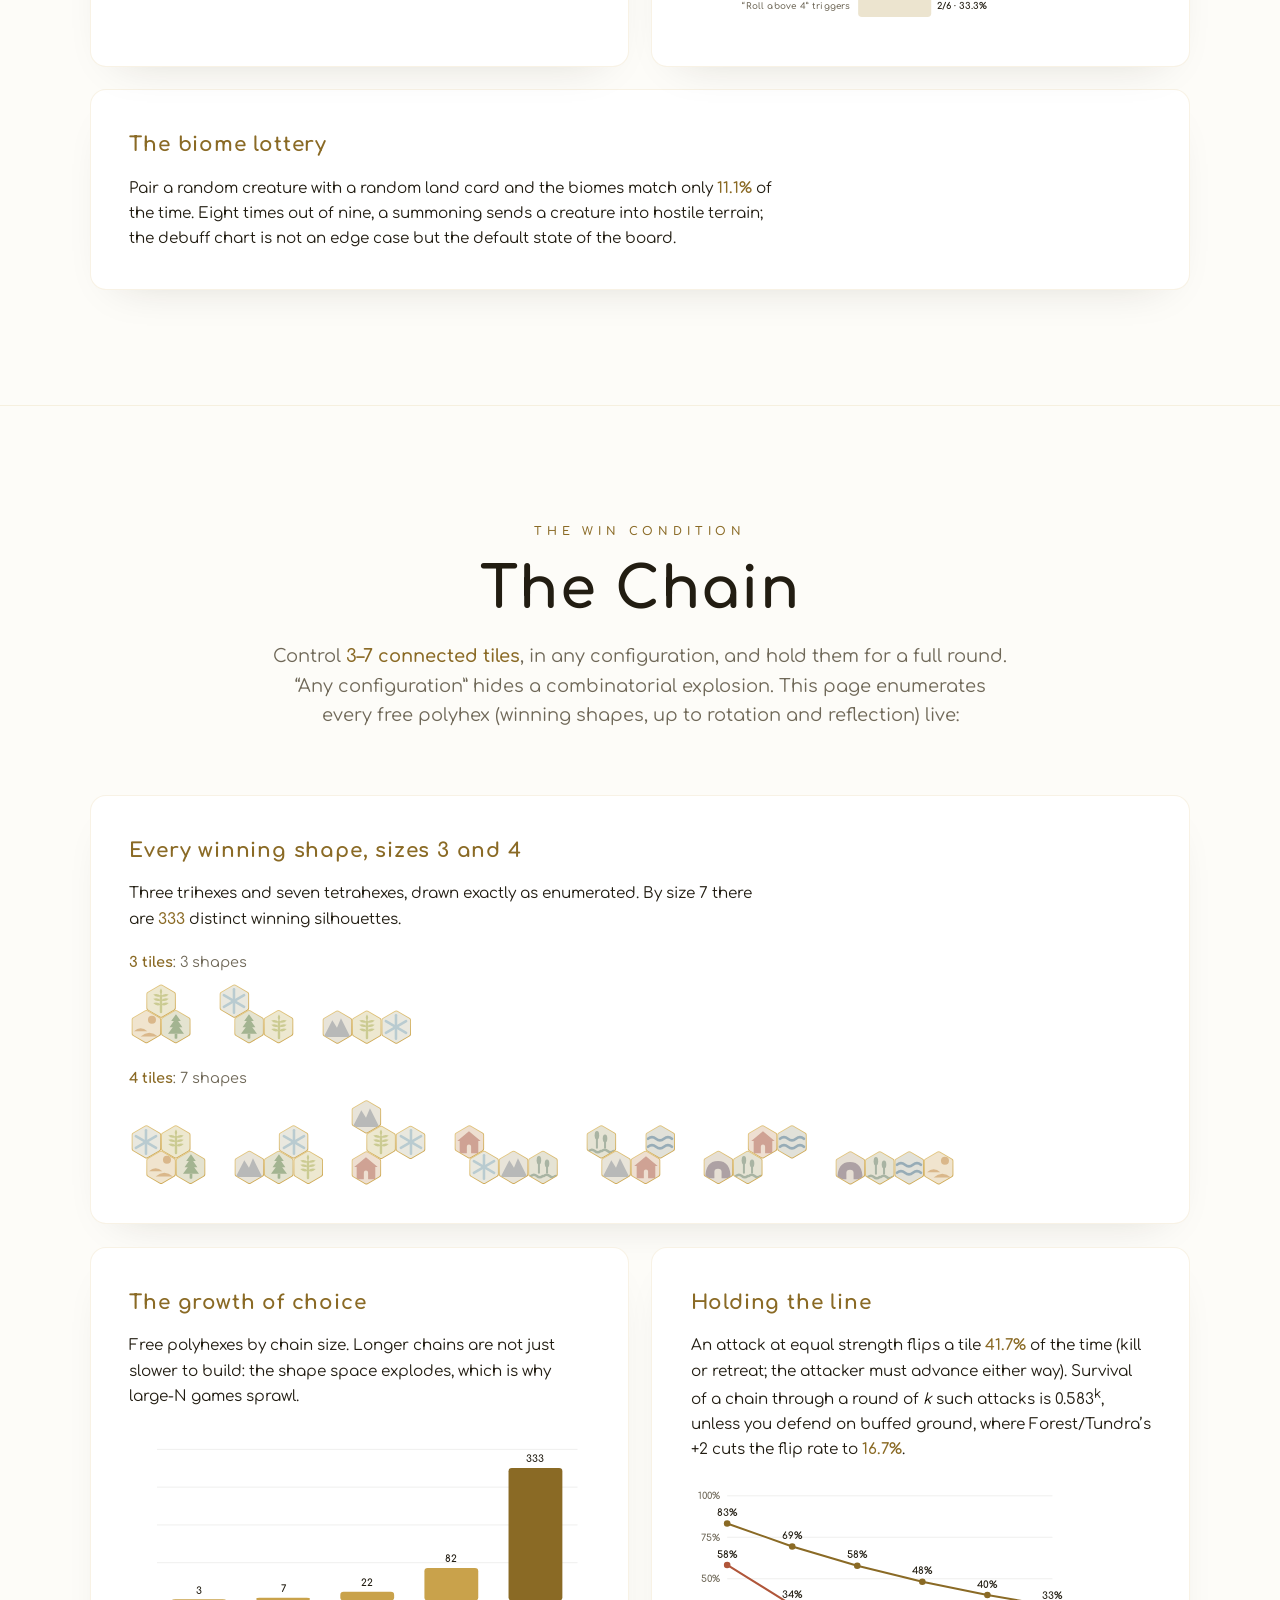
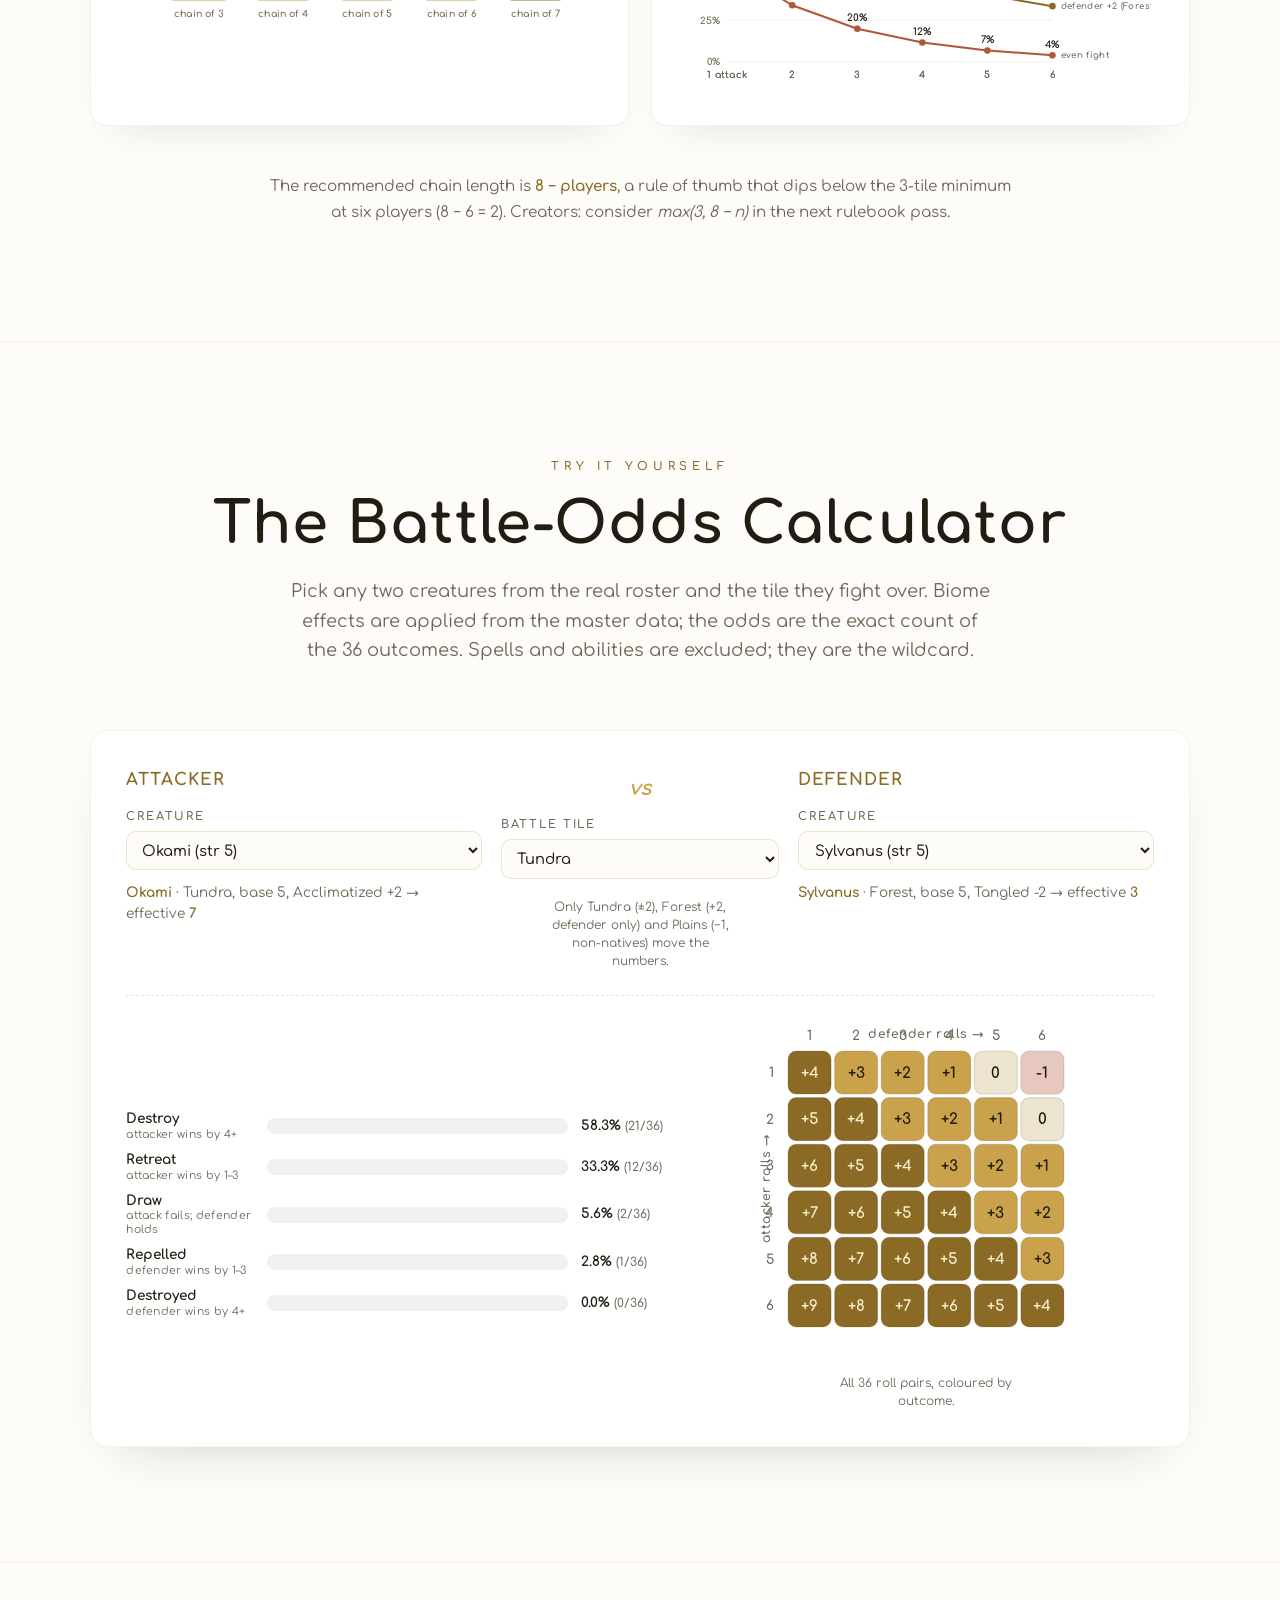
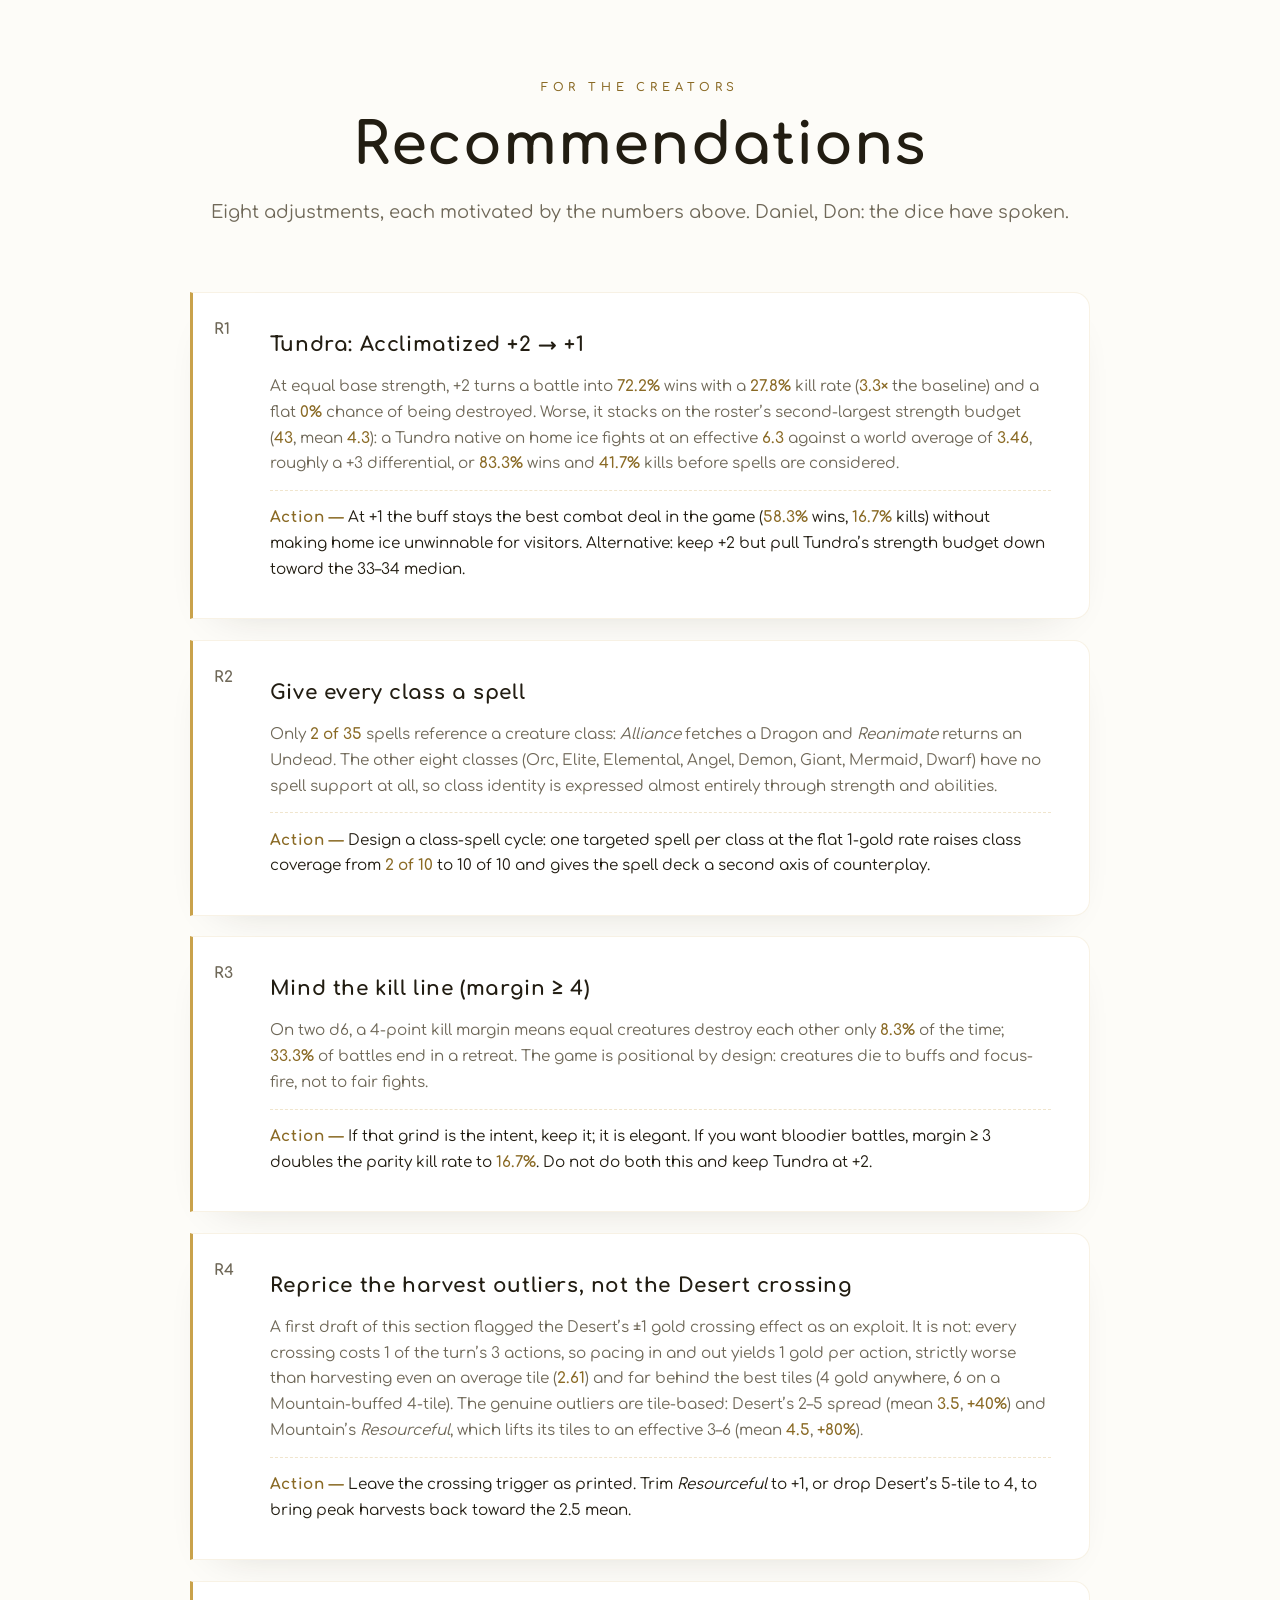
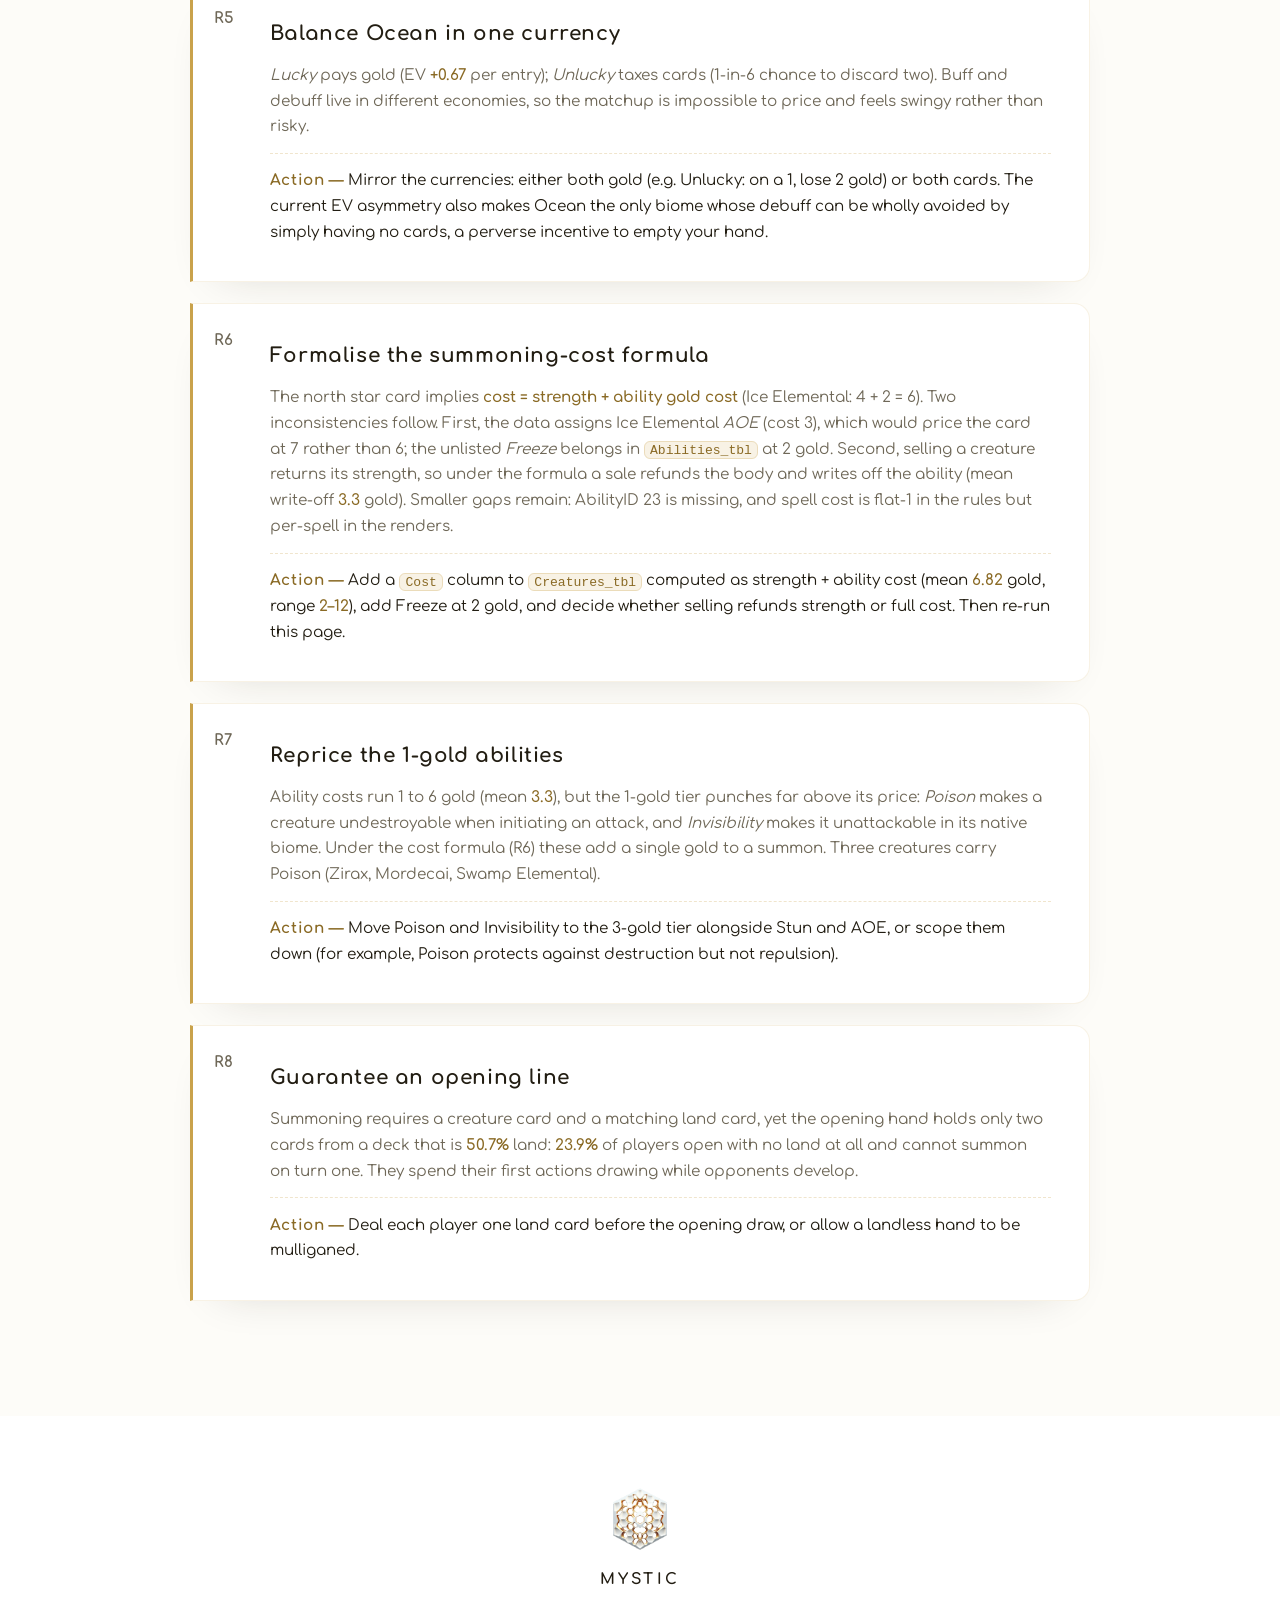
==== commit a645ee42: "Maths page: correct tie ruling and Desert economy, add cost formula, 8 recs - Ties: attacker must ex" ====
--- a/site/mathematics.html
+++ b/site/mathematics.html
@@ -4,7 +4,7 @@
   <meta charset="UTF-8">
   <meta name="viewport" content="width=device-width, initial-scale=1.0">
   <title>The Insane Mathematics of Mystic</title>
-  <meta name="description" content="A creator's dossier: every battle odd, economy rate and biome imbalance in Mystic, computed live from the master data — with recommendations for the designers.">
+  <meta name="description" content="A creator's dossier: every battle odd, economy rate and biome imbalance in Mystic, computed live from the master data, with recommendations for the designers.">
   <link rel="icon" type="image/png" href="assets/hex-symbol.png">
   <link rel="preconnect" href="https://fonts.googleapis.com">
   <link rel="preconnect" href="https://fonts.gstatic.com" crossorigin>
@@ -33,7 +33,7 @@
     <h1 class="mhero__title">The Insane Mathematics of Mystic</h1>
     <p class="mhero__lede">
       Every figure on this page is computed live from the master data
-      (<code>card-data.js</code>) and from an exact enumeration of the dice &mdash;
+      (<code>card-data.js</code>) and from an exact enumeration of the dice:
       no screenshots, no stale spreadsheets. Change the data and this page re-derives itself.
     </p>
     <ul class="mhero__chips">
@@ -55,7 +55,7 @@
         <h2 class="msection__title">The Die Is Cast</h2>
         <p class="msection__lede">
           Every battle is two six-sided dice: <strong>overall strength = strength modifier + roll</strong>,
-          highest total wins. That is 36 equally likely outcomes &mdash; few enough that we can simply
+          highest total wins. That is 36 equally likely outcomes, few enough that we can simply
           count them. No simulation anywhere on this page: every probability is exact.
         </p>
       </div>
@@ -85,7 +85,7 @@
           <h3 class="mpanel__title">Three uncomfortable facts</h3>
           <ul class="mfacts">
             <li><strong data-v="killParity">8.3%</strong><span>of equal-strength battles destroy anything. The kill line (margin &ge; 4) sits near the edge of the dice.</span></li>
-            <li><strong data-v="tieParity">16.7%</strong><span>of equal-strength battles tie &mdash; an outcome the rulebook never defines.</span></li>
+            <li><strong data-v="tieParity">16.7%</strong><span>of equal-strength battles end in a draw. The attacker must exceed the defender to win, so every draw is a failed attack: defenders hold <strong data-v="holdParity">58.3%</strong> of parity battles.</span></li>
             <li><strong data-v="retreatParity">33.3%</strong><span>end in a retreat: the most common decisive result is a shuffle, not a kill.</span></li>
           </ul>
         </div>
@@ -95,7 +95,7 @@
         <h3 class="mpanel__title">The ladder of advantage</h3>
         <p class="mpanel__text">
           What a strength edge is worth, from &minus;3 to +4. Each +1 shifts the whole triangular
-          distribution one step sideways &mdash; which is why biome buffs are really dice surgery.
+          distribution one step sideways, which is why biome buffs are effectively dice surgery.
         </p>
         <div class="mchart" data-chart="ladder"></div>
         <ul class="mlegend" data-legend="ladder"></ul>
@@ -118,8 +118,8 @@
         <div class="mpanel" data-mreveal>
           <h3 class="mpanel__title">Strength distribution</h3>
           <p class="mpanel__text">
-            A bell-ish curve from 1 to 6, summing to <strong data-v="strSum">311</strong> &mdash;
-            mean <strong data-v="strMean">3.46</strong>. Only four creatures in the game reach strength 6.
+            An approximately bell-shaped curve from 1 to 6, summing to <strong data-v="strSum">311</strong>
+            (mean <strong data-v="strMean">3.46</strong>). Only four creatures in the game reach strength 6.
           </p>
           <div class="mchart" data-chart="strhist"></div>
         </div>
@@ -127,7 +127,8 @@
           <h3 class="mpanel__title">Class averages</h3>
           <p class="mpanel__text">
             Nine creatures per class. Dragons and Giants are the heavyweights; Undead are
-            cannon fodder by design &mdash; fitting, for a class with its own resurrection spells.
+            cannon fodder by design, fitting for a class with its own resurrection spell. Only
+            Dragons and Undead have class-specific spells at all (see R2).
           </p>
           <div class="mchart" data-chart="classmeans"></div>
         </div>
@@ -138,7 +139,7 @@
         <p class="mpanel__text">
           Total strength per biome (10 creatures each). Mountain and Tundra field armies
           <strong>57% stronger</strong> than Desert and Forest. Remember this chart when we get
-          to biome buffs &mdash; one of these biomes also holds the strongest combat buff in the game.
+          to biome buffs: one of these biomes also holds the strongest combat buff in the game.
         </p>
         <div class="mchart" data-chart="biomebudget"></div>
       </div>
@@ -150,9 +151,9 @@
         <p class="msection__eyebrow">Nine realms, nine deals</p>
         <h2 class="msection__title">Biome Equity</h2>
         <p class="msection__lede">
-          Every biome pays its natives and taxes its visitors &mdash; but in three different
+          Every biome pays its natives and taxes its visitors, but in three different
           currencies: <strong>dice</strong> (strength), <strong>gold</strong> (economy) and
-          <strong>actions</strong> (tempo). Here is each deal, priced out.
+          <strong>actions</strong> (tempo). Each deal is priced out below.
         </p>
       </div>
 
@@ -195,8 +196,9 @@
           <p class="mpanel__text">
             Four tiles per biome. Eight biomes run 1&ndash;4 gold (mean
             <strong data-v="otherYieldMean">2.5</strong>); Desert alone runs 2&ndash;5 (mean
-            <strong data-v="desertYieldMean">3.5</strong>) &mdash; the richest soil in the game,
-            before its &plusmn;1 gold crossing effect is even counted.
+            <strong data-v="desertYieldMean">3.5</strong>), the richest soil in the game.
+            The &plusmn;1 gold crossing effect is a smaller matter than it looks: each crossing
+            costs an action, and actions are the scarcest currency in the game (see R4).
           </p>
           <div class="mchart" data-chart="harvest"></div>
         </div>
@@ -204,11 +206,23 @@
           <h3 class="mpanel__title">The price of power</h3>
           <p class="mpanel__text">
             Ability costs from the master tables (mean
-            <strong data-v="abilityCostMean">3.3</strong> gold) &mdash; against a mean harvest of
+            <strong data-v="abilityCostMean">3.3</strong> gold), against a mean harvest of
             <strong data-v="harvestMean">2.61</strong> gold per action. Selling a creature returns
             its strength in gold: mean <strong data-v="strMean2">3.46</strong>.
           </p>
           <div class="mchart" data-chart="abilitycost"></div>
+        </div>
+        <div class="mpanel" data-mreveal>
+          <h3 class="mpanel__title">The implied price list</h3>
+          <p class="mpanel__text">
+            <code>Creatures_tbl</code> has no cost column, but the north star Ice Elemental prints
+            strength 4, cost 6, ability <em>Freeze</em>: exactly
+            <strong>cost = strength + ability cost</strong>, with the unlisted Freeze priced at
+            2 gold. Applied to the roster, the formula implies costs from
+            <strong data-v="impliedCostMin">2</strong> to <strong data-v="impliedCostMax">12</strong>
+            gold (mean <strong data-v="impliedCostMean">6.75</strong>).
+          </p>
+          <div class="mchart" data-chart="costcurve"></div>
         </div>
       </div>
 
@@ -216,8 +230,10 @@
         <h3 class="mpanel__title">Exchange rates</h3>
         <ul class="mfacts mfacts--row">
           <li><strong>1 action</strong><span>&asymp; <span data-v="harvestMean2">2.61</span> gold when harvesting an average tile</span></li>
-          <li><strong>1 spell</strong><span>= 1 gold, no action &mdash; the cheapest tempo in the game</span></li>
+          <li><strong>1 move</strong><span>= 1 action, i.e. the harvest not taken (opportunity cost &asymp; <span data-v="harvestMean4">2.61</span> gold)</span></li>
+          <li><strong>1 spell</strong><span>= 1 gold, no action: the cheapest tempo in the game</span></li>
           <li><strong>1 creature</strong><span>= its strength in gold when sold (mean <span data-v="strMean3">3.46</span>)</span></li>
+          <li><strong>1 summon</strong><span>&asymp; <span data-v="impliedCostMean2">6.75</span> gold implied (strength + ability cost), about <span data-v="harvestsPerSummon2">2.6</span> harvest actions</span></li>
           <li><strong>1 Ocean entry</strong><span>= <span data-v="oceanEV">0.67</span> gold in expectation for a native; a 1-in-6 double discard for a stranger</span></li>
         </ul>
       </div>
@@ -230,7 +246,7 @@
         <h2 class="msection__title">Deck &amp; Draw Math</h2>
         <p class="msection__lede">
           Two decks: <strong data-v="nCreatures2">90</strong> creatures, and a Lands &amp; Spells
-          deck of <strong data-v="nLS">71</strong> &mdash; <span data-v="nLands">36</span> lands against
+          deck of <strong data-v="nLS">71</strong>, with <span data-v="nLands">36</span> lands against
           only <span data-v="nSpells2">35</span> spells. Every draw from it is a coin flip.
         </p>
       </div>
@@ -250,7 +266,7 @@
           <p class="mpanel__text">
             Lightning-bolt density: <strong data-v="reactAb">12 of 27</strong> abilities and
             <strong data-v="reactSp">8 of 35</strong> spells can be played in response.
-            Most triggered abilities ask for a roll above 3 &mdash; a coin flip &mdash; or above 4 &mdash; one in three.
+            Most triggered abilities ask for a roll above 3 (a coin flip) or above 4 (one in three).
           </p>
           <div class="mchart" data-chart="reactions"></div>
         </div>
@@ -261,7 +277,7 @@
         <p class="mpanel__text">
           Pair a random creature with a random land card and the biomes match only
           <strong data-v="pBiomeMatch">11.1%</strong> of the time. Eight times out of nine, a summoning
-          sends a creature into hostile terrain &mdash; the debuff chart is not an edge case, it is
+          sends a creature into hostile terrain; the debuff chart is not an edge case but
           the default state of the board.
         </p>
       </div>
@@ -274,7 +290,7 @@
         <h2 class="msection__title">The Chain</h2>
         <p class="msection__lede">
           Control <strong>3&ndash;7 connected tiles</strong>, in any configuration, and hold them for a
-          full round. &ldquo;Any configuration&rdquo; hides a combinatorial explosion &mdash; this page
+          full round. &ldquo;Any configuration&rdquo; hides a combinatorial explosion. This page
           enumerates every free polyhex (winning shapes, up to rotation and reflection) live:
         </p>
       </div>
@@ -282,7 +298,7 @@
       <div class="mpanel mpanel--wide" data-mreveal>
         <h3 class="mpanel__title">Every winning shape, sizes 3 and 4</h3>
         <p class="mpanel__text">
-          Three trihexes and seven tetrahexes &mdash; drawn exactly as enumerated. By size 7 there are
+          Three trihexes and seven tetrahexes, drawn exactly as enumerated. By size 7 there are
           <strong data-v="poly7">333</strong> distinct winning silhouettes.
         </p>
         <div class="mchart" data-chart="polyhex"></div>
@@ -292,7 +308,7 @@
         <div class="mpanel" data-mreveal>
           <h3 class="mpanel__title">The growth of choice</h3>
           <p class="mpanel__text">
-            Free polyhexes by chain size. Longer chains are not just slower to build &mdash; the
+            Free polyhexes by chain size. Longer chains are not just slower to build: the
             shape space explodes, which is why large-N games sprawl.
           </p>
           <div class="mchart" data-chart="polycount"></div>
@@ -301,8 +317,8 @@
           <h3 class="mpanel__title">Holding the line</h3>
           <p class="mpanel__text">
             An attack at equal strength flips a tile <strong data-v="flipParity">41.7%</strong> of the time
-            (kill or retreat &mdash; the attacker must advance either way). Survival of a chain through
-            a round of <em>k</em> such attacks is 0.583<sup>k</sup> &mdash; unless you defend on buffed
+            (kill or retreat; the attacker must advance either way). Survival of a chain through
+            a round of <em>k</em> such attacks is 0.583<sup>k</sup>, unless you defend on buffed
             ground, where Forest/Tundra&rsquo;s +2 cuts the flip rate to
             <strong data-v="flipVsBuff">16.7%</strong>.
           </p>
@@ -311,7 +327,7 @@
       </div>
 
       <p class="mnote" data-mreveal>
-        The recommended chain length is <strong>8 &minus; players</strong> &mdash; a rule of thumb that dips
+        The recommended chain length is <strong>8 &minus; players</strong>, a rule of thumb that dips
         below the 3-tile minimum at six players (8 &minus; 6 = 2). Creators: consider
         <em>max(3, 8 &minus; n)</em> in the next rulebook pass.
       </p>
@@ -325,7 +341,7 @@
         <p class="msection__lede">
           Pick any two creatures from the real roster and the tile they fight over.
           Biome effects are applied from the master data; the odds are the exact count of the
-          36 outcomes. Spells and abilities are excluded &mdash; they are the wildcard.
+          36 outcomes. Spells and abilities are excluded; they are the wildcard.
         </p>
       </div>
 
@@ -388,7 +404,7 @@
         <p class="msection__eyebrow">For the creators</p>
         <h2 class="msection__title">Recommendations</h2>
         <p class="msection__lede">
-          Six adjustments, each motivated by the numbers above. Daniel, Don &mdash; the dice have spoken.
+          Eight adjustments, each motivated by the numbers above. Daniel, Don: the dice have spoken.
         </p>
       </div>
 
@@ -398,13 +414,13 @@
           <h3 class="rec__title">Tundra: Acclimatized +2 &rarr; +1</h3>
           <p>
             At equal base strength, +2 turns a battle into <strong data-v="winPlus2">72.2%</strong> wins with a
-            <strong data-v="killPlus2">27.8%</strong> kill rate &mdash; <strong>3.3&times;</strong> the baseline kill rate &mdash;
+            <strong data-v="killPlus2">27.8%</strong> kill rate (<strong>3.3&times;</strong> the baseline)
             and a flat <strong>0%</strong> chance of being destroyed. Worse, it stacks on the roster&rsquo;s
             second-largest strength budget (<strong data-v="tundraBudget">43</strong>, mean
             <strong data-v="tundraMean">4.3</strong>): a Tundra native on home ice fights at an effective
             <strong data-v="tundraEff">6.3</strong> against a world average of
-            <strong data-v="worldMean">3.46</strong> &mdash; roughly a +3 differential, or
-            <strong data-v="winPlus3">83.3%</strong> wins and <strong data-v="killPlus3">41.7%</strong> kills before spells enter the chat.
+            <strong data-v="worldMean">3.46</strong>, roughly a +3 differential, or
+            <strong data-v="winPlus3">83.3%</strong> wins and <strong data-v="killPlus3">41.7%</strong> kills before spells are considered.
           </p>
           <p class="rec__action">
             At +1 the buff stays the best combat deal in the game (<strong data-v="winPlus1">58.3%</strong> wins,
@@ -415,16 +431,18 @@
 
         <article class="rec" data-mreveal>
           <p class="rec__num">R2</p>
-          <h3 class="rec__title">Define the tie</h3>
-          <p>
-            <strong data-v="tieParity2">16.7%</strong> of equal-strength battles &mdash; and
-            <strong data-v="tieRange">5.6&ndash;16.7%</strong> across the typical differential range &mdash; land on
-            equal overall strength, an outcome the rulebook never rules on. That is roughly one battle in six
-            paused for a table argument.
-          </p>
-          <p class="rec__action">
-            Suggested ruling: <em>a tie is a deadlock &mdash; the defender holds, the attacker does not advance.</em>
-            It costs nothing, favours the defender slightly, and matches the retreat-heavy spirit of the kill line.
+          <h3 class="rec__title">Give every class a spell</h3>
+          <p>
+            Only <strong data-v="classSpells">2 of 35</strong> spells reference a creature class:
+            <em>Alliance</em> fetches a Dragon and <em>Reanimate</em> returns an Undead. The other
+            eight classes (Orc, Elite, Elemental, Angel, Demon, Giant, Mermaid, Dwarf) have no spell
+            support at all, so class identity is expressed almost entirely through strength and
+            abilities.
+          </p>
+          <p class="rec__action">
+            Design a class-spell cycle: one targeted spell per class at the flat 1-gold rate raises
+            class coverage from <strong data-v="classesCovered">2 of 10</strong> to 10 of 10 and gives
+            the spell deck a second axis of counterplay.
           </p>
         </article>
 
@@ -434,26 +452,30 @@
           <p>
             On two d6, a 4-point kill margin means equal creatures destroy each other only
             <strong data-v="killParity2">8.3%</strong> of the time; <strong data-v="retreatParity2">33.3%</strong> of battles end in a
-            retreat. The game is positional by design &mdash; creatures die to buffs and focus-fire, not to fair fights.
-          </p>
-          <p class="rec__action">
-            If that grind is the intent, keep it &mdash; it is elegant. If you want bloodier battles,
+            retreat. The game is positional by design: creatures die to buffs and focus-fire, not to fair fights.
+          </p>
+          <p class="rec__action">
+            If that grind is the intent, keep it; it is elegant. If you want bloodier battles,
             margin &ge; 3 doubles the parity kill rate to <strong data-v="killMargin3">16.7%</strong>. Do not do both this and keep Tundra at +2.
           </p>
         </article>
 
         <article class="rec" data-mreveal>
           <p class="rec__num">R4</p>
-          <h3 class="rec__title">Watch the Desert economy</h3>
-          <p>
-            Desert holds the richest tiles (mean <strong data-v="desertYieldMean2">3.5</strong> gold,
-            <strong>+40%</strong> over any other biome) <em>and</em> pays natives 1 gold every time a creature
-            enters or leaves. A native crossing in and out nets +2 gold before harvesting &mdash;
-            nearly a free harvest action (mean yield <strong data-v="harvestMean3">2.61</strong>).
-          </p>
-          <p class="rec__action">
-            Consider triggering Conditioned/Scorched on entry only, or once per creature per turn,
-            so the desert pays for risk rather than for pacing back and forth.
+          <h3 class="rec__title">Reprice the harvest outliers, not the Desert crossing</h3>
+          <p>
+            A first draft of this section flagged the Desert&rsquo;s &plusmn;1 gold crossing effect as an
+            exploit. It is not: every crossing costs 1 of the turn&rsquo;s 3 actions, so pacing in and out
+            yields 1 gold per action, strictly worse than harvesting even an average tile
+            (<strong data-v="harvestMean3">2.61</strong>) and far behind the best tiles (4 gold anywhere,
+            6 on a Mountain-buffed 4-tile). The genuine outliers are tile-based: Desert&rsquo;s 2&ndash;5
+            spread (mean <strong data-v="desertYieldMean2">3.5</strong>, <strong>+40%</strong>) and
+            Mountain&rsquo;s <em>Resourceful</em>, which lifts its tiles to an effective 3&ndash;6
+            (mean <strong data-v="mountainEffMean">4.5</strong>, <strong>+80%</strong>).
+          </p>
+          <p class="rec__action">
+            Leave the crossing trigger as printed. Trim <em>Resourceful</em> to +1, or drop Desert&rsquo;s
+            5-tile to 4, to bring peak harvests back toward the 2.5 mean.
           </p>
         </article>
 
@@ -468,25 +490,59 @@
           <p class="rec__action">
             Mirror the currencies: either both gold (e.g. Unlucky: on a 1, lose 2 gold) or both cards.
             The current EV asymmetry also makes Ocean the only biome whose debuff can be wholly avoided
-            by simply having no cards &mdash; a perverse incentive to empty your hand.
+            by simply having no cards, a perverse incentive to empty your hand.
           </p>
         </article>
 
         <article class="rec" data-mreveal>
           <p class="rec__num">R6</p>
-          <h3 class="rec__title">Close the data gaps</h3>
-          <p>
-            Some questions no amount of enumeration can answer, because the data is not in the tables:
-            creature <strong>summoning costs</strong> are specced on the card face but absent from
-            <code>Creatures_tbl</code> (so cost-efficiency &mdash; the single most important balance
-            metric &mdash; is uncomputable); <code>Abilities_tbl.Cost</code> contradicts the rulebook
-            (&ldquo;abilities cost no gold&rdquo;); AbilityID 23 is missing; spell cost is flat-1 in the
-            rules but per-spell in the renders.
-          </p>
-          <p class="rec__action">
-            Add a summoning-cost column keyed to strength (we suggest cost &asymp; strength &minus; 1,
-            mean <strong data-v="suggestCost">2.46</strong> gold, as a starting point for playtesting) and
-            resolve the three contradictions &mdash; then re-run this page.
+          <h3 class="rec__title">Formalise the summoning-cost formula</h3>
+          <p>
+            The north star card implies <strong>cost = strength + ability gold cost</strong>
+            (Ice Elemental: 4 + 2 = 6). Two inconsistencies follow. First, the data assigns Ice
+            Elemental <em>AOE</em> (cost 3), which would price the card at 7 rather than 6; the
+            unlisted <em>Freeze</em> belongs in <code>Abilities_tbl</code> at 2 gold. Second, selling
+            a creature returns its strength, so under the formula a sale refunds the body and writes
+            off the ability (mean write-off <strong data-v="abilityCostMean2">3.3</strong> gold).
+            Smaller gaps remain: AbilityID 23 is missing, and spell cost is flat-1 in the rules but
+            per-spell in the renders.
+          </p>
+          <p class="rec__action">
+            Add a <code>Cost</code> column to <code>Creatures_tbl</code> computed as strength +
+            ability cost (mean <strong data-v="impliedCostMean3">6.75</strong> gold, range
+            <strong data-v="impliedCostRange">2&ndash;12</strong>), add Freeze at 2 gold, and decide
+            whether selling refunds strength or full cost. Then re-run this page.
+          </p>
+        </article>
+
+        <article class="rec" data-mreveal>
+          <p class="rec__num">R7</p>
+          <h3 class="rec__title">Reprice the 1-gold abilities</h3>
+          <p>
+            Ability costs run 1 to 6 gold (mean <strong data-v="abilityCostMean3">3.3</strong>), but the
+            1-gold tier punches far above its price: <em>Poison</em> makes a creature undestroyable
+            when initiating an attack, and <em>Invisibility</em> makes it unattackable in its native
+            biome. Under the cost formula (R6) these add a single gold to a summon. Three creatures
+            carry Poison (Zirax, Mordecai, Swamp Elemental).
+          </p>
+          <p class="rec__action">
+            Move Poison and Invisibility to the 3-gold tier alongside Stun and AOE, or scope them
+            down (for example, Poison protects against destruction but not repulsion).
+          </p>
+        </article>
+
+        <article class="rec" data-mreveal>
+          <p class="rec__num">R8</p>
+          <h3 class="rec__title">Guarantee an opening line</h3>
+          <p>
+            Summoning requires a creature card and a matching land card, yet the opening hand holds
+            only two cards from a deck that is <strong data-v="pLand2">50.7%</strong> land:
+            <strong data-v="pNoLand">23.9%</strong> of players open with no land at all and cannot
+            summon on turn one. They spend their first actions drawing while opponents develop.
+          </p>
+          <p class="rec__action">
+            Deal each player one land card before the opening draw, or allow a landless hand to be
+            mulliganed.
           </p>
         </article>
       </div>
@@ -499,12 +555,12 @@
     <img src="assets/hex-symbol.png" alt="" class="footer__hex" width="295" height="338">
     <p class="footer__title">Mystic</p>
     <p class="footer__credit">A game by <strong>Daniel Schormann</strong> &amp; <strong>Don Kruger</strong></p>
-    <p class="footer__credit">This page computes itself from <code>card-data.js</code> &mdash; the single source of truth.</p>
+    <p class="footer__credit">This page computes itself from <code>card-data.js</code>, the single source of truth.</p>
     <a href="index.html" class="footer__top">&larr; Back to the game</a>
   </footer>
 
   <script src="js/icons.js?v=62"></script>
   <script src="js/card-data.js?v=62"></script>
-  <script src="js/maths.js?v=2"></script>
+  <script src="js/maths.js?v=3"></script>
 </body>
 </html>
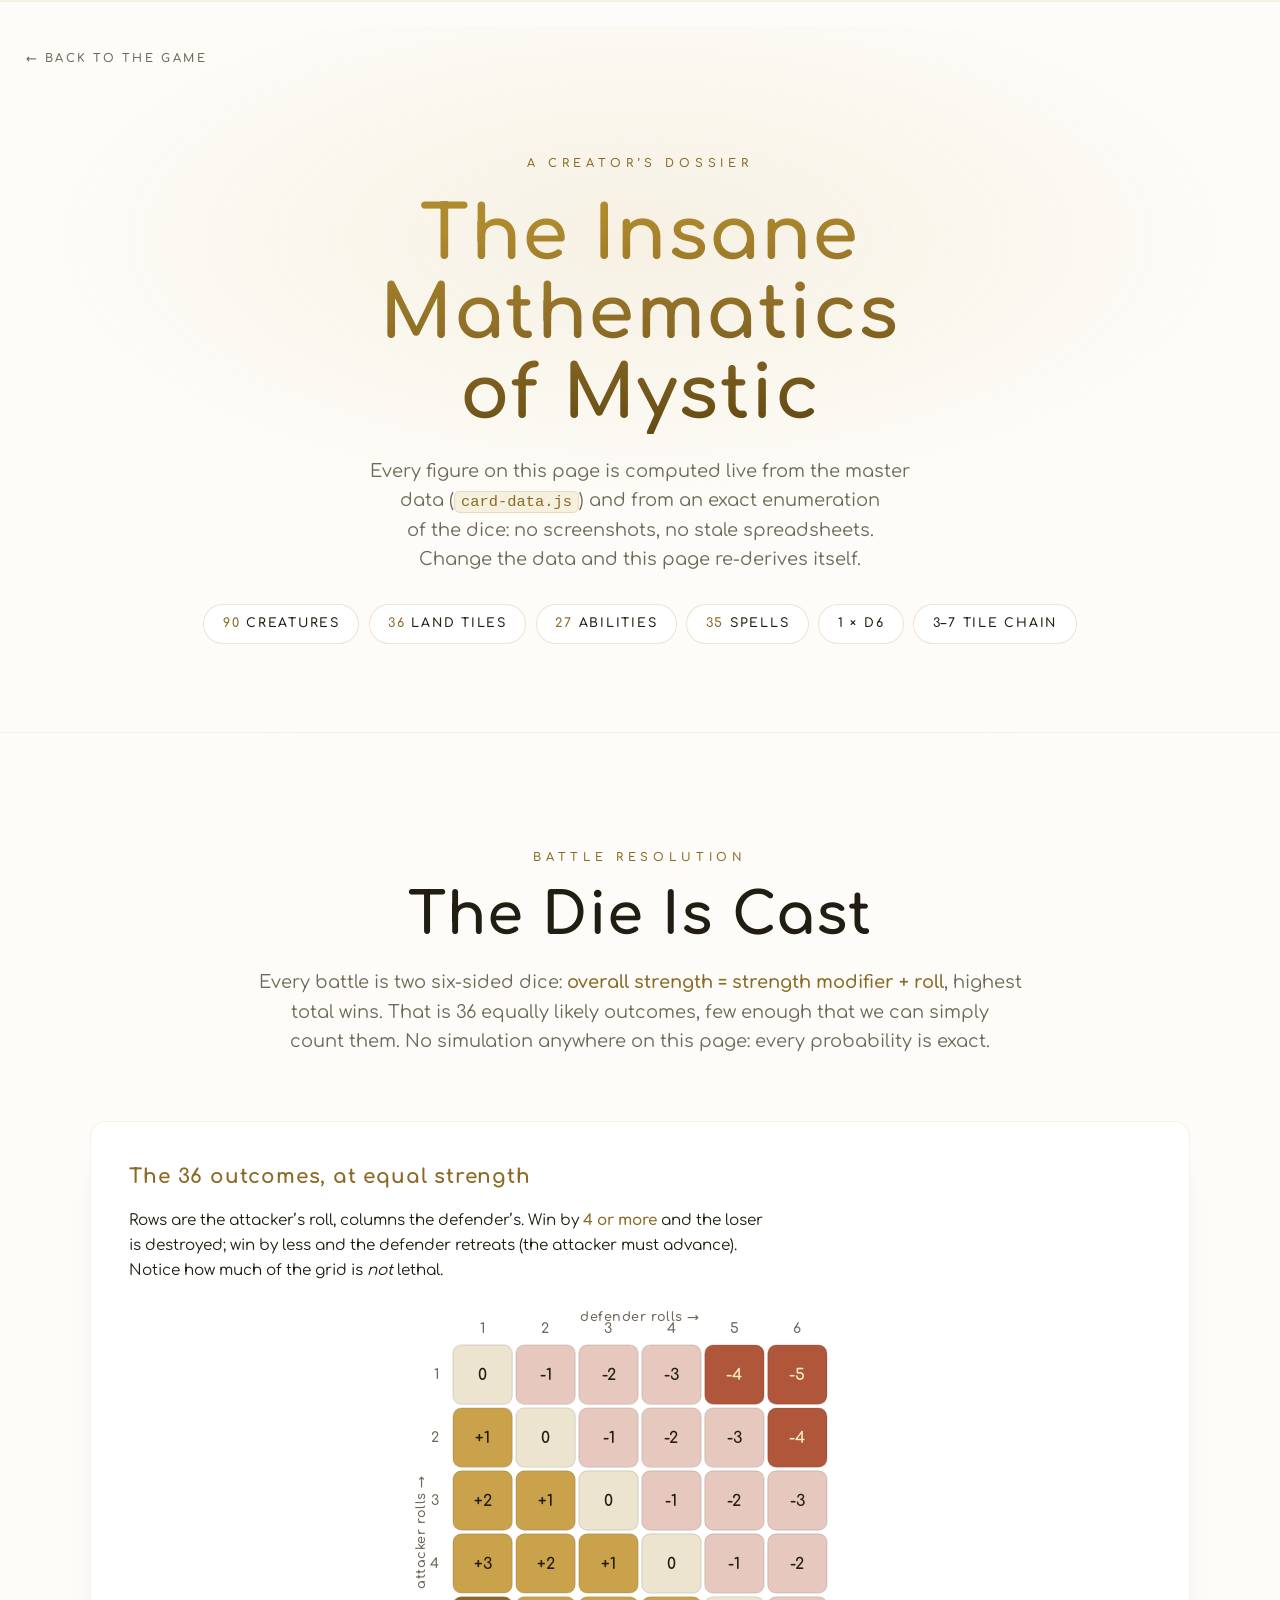
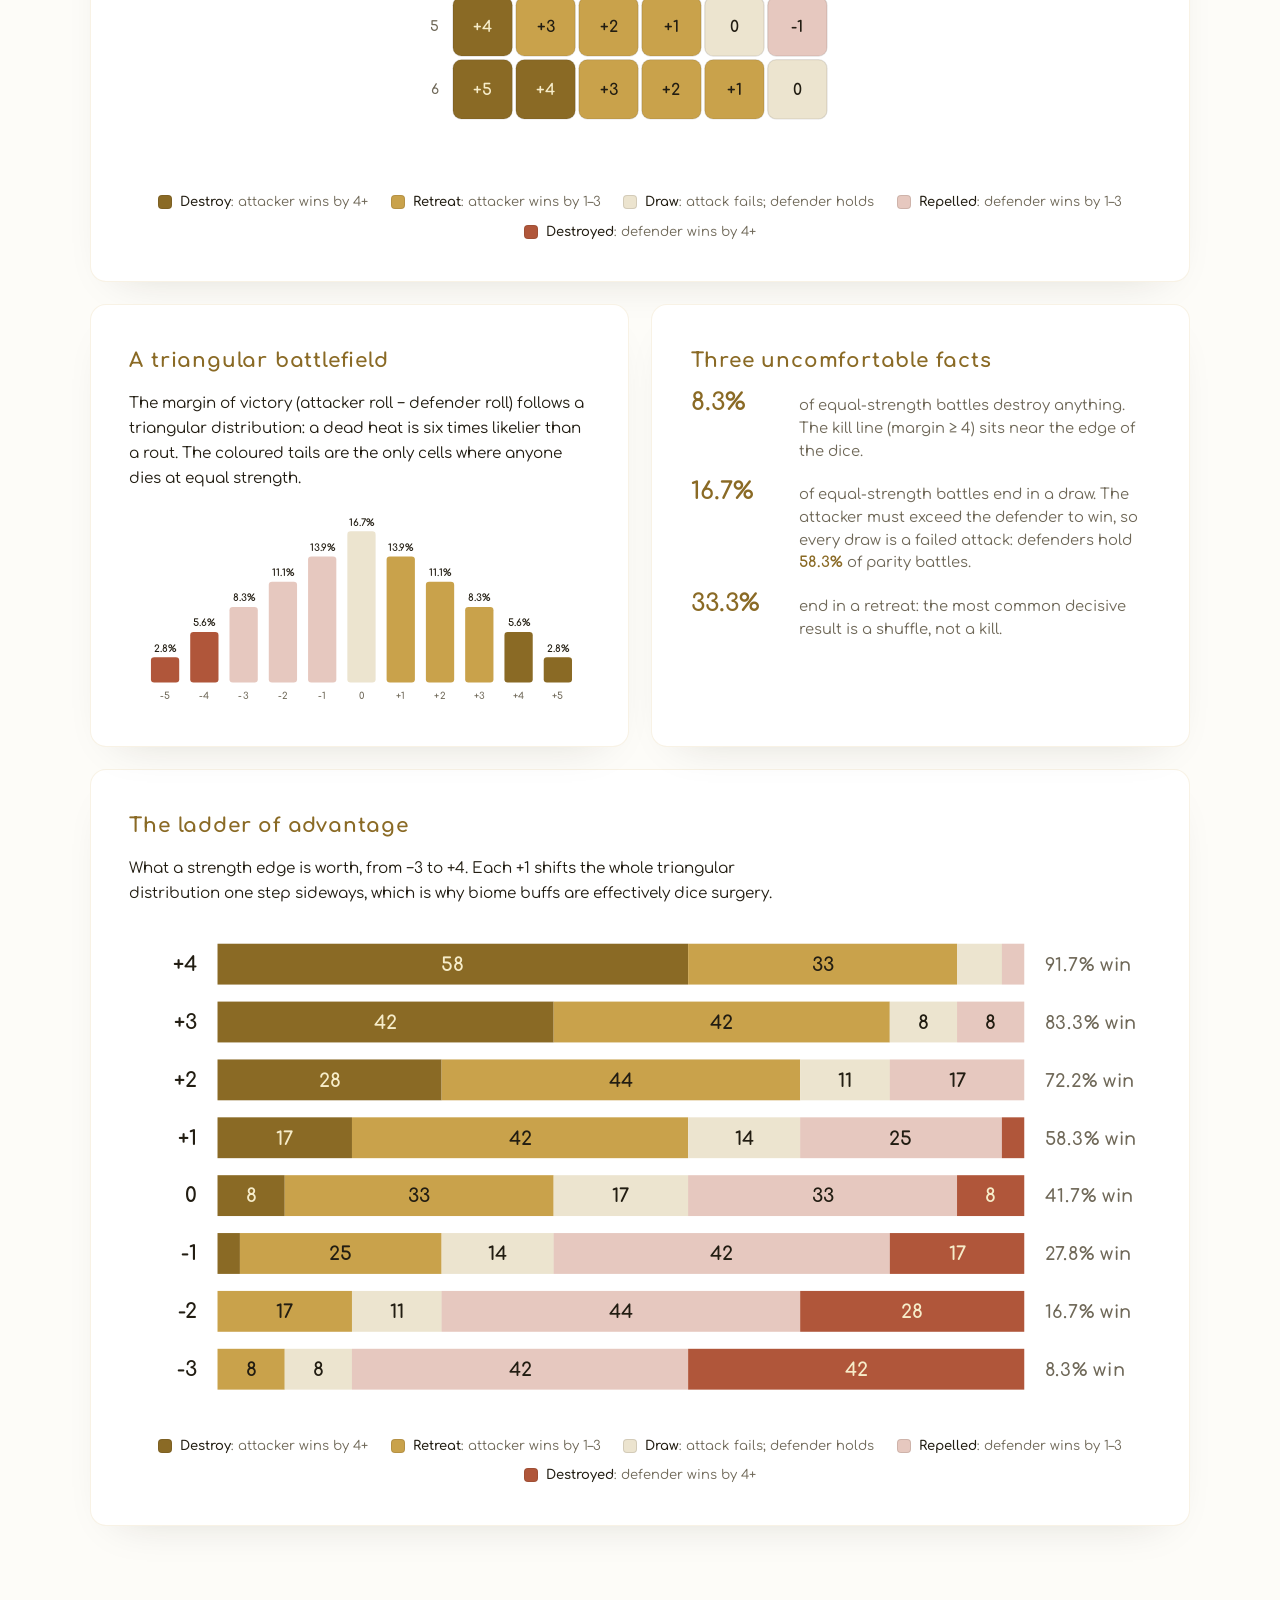
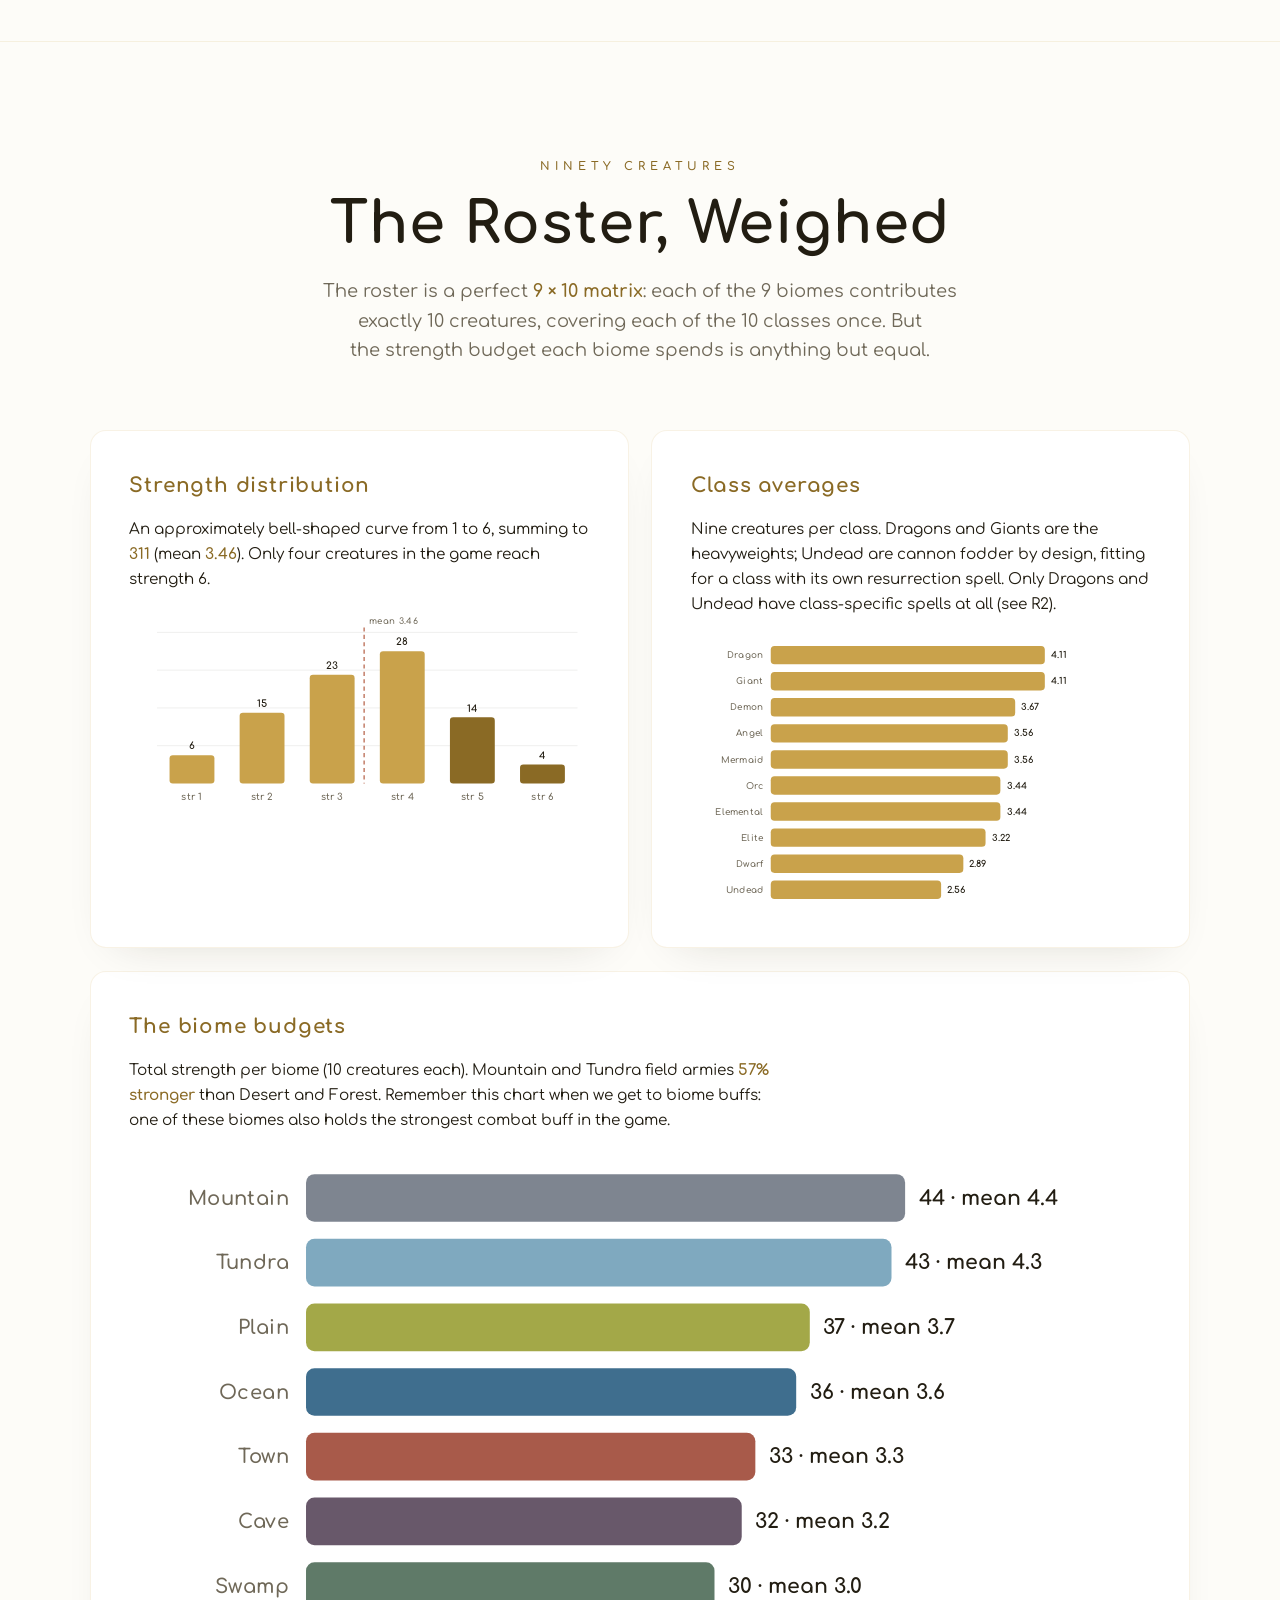
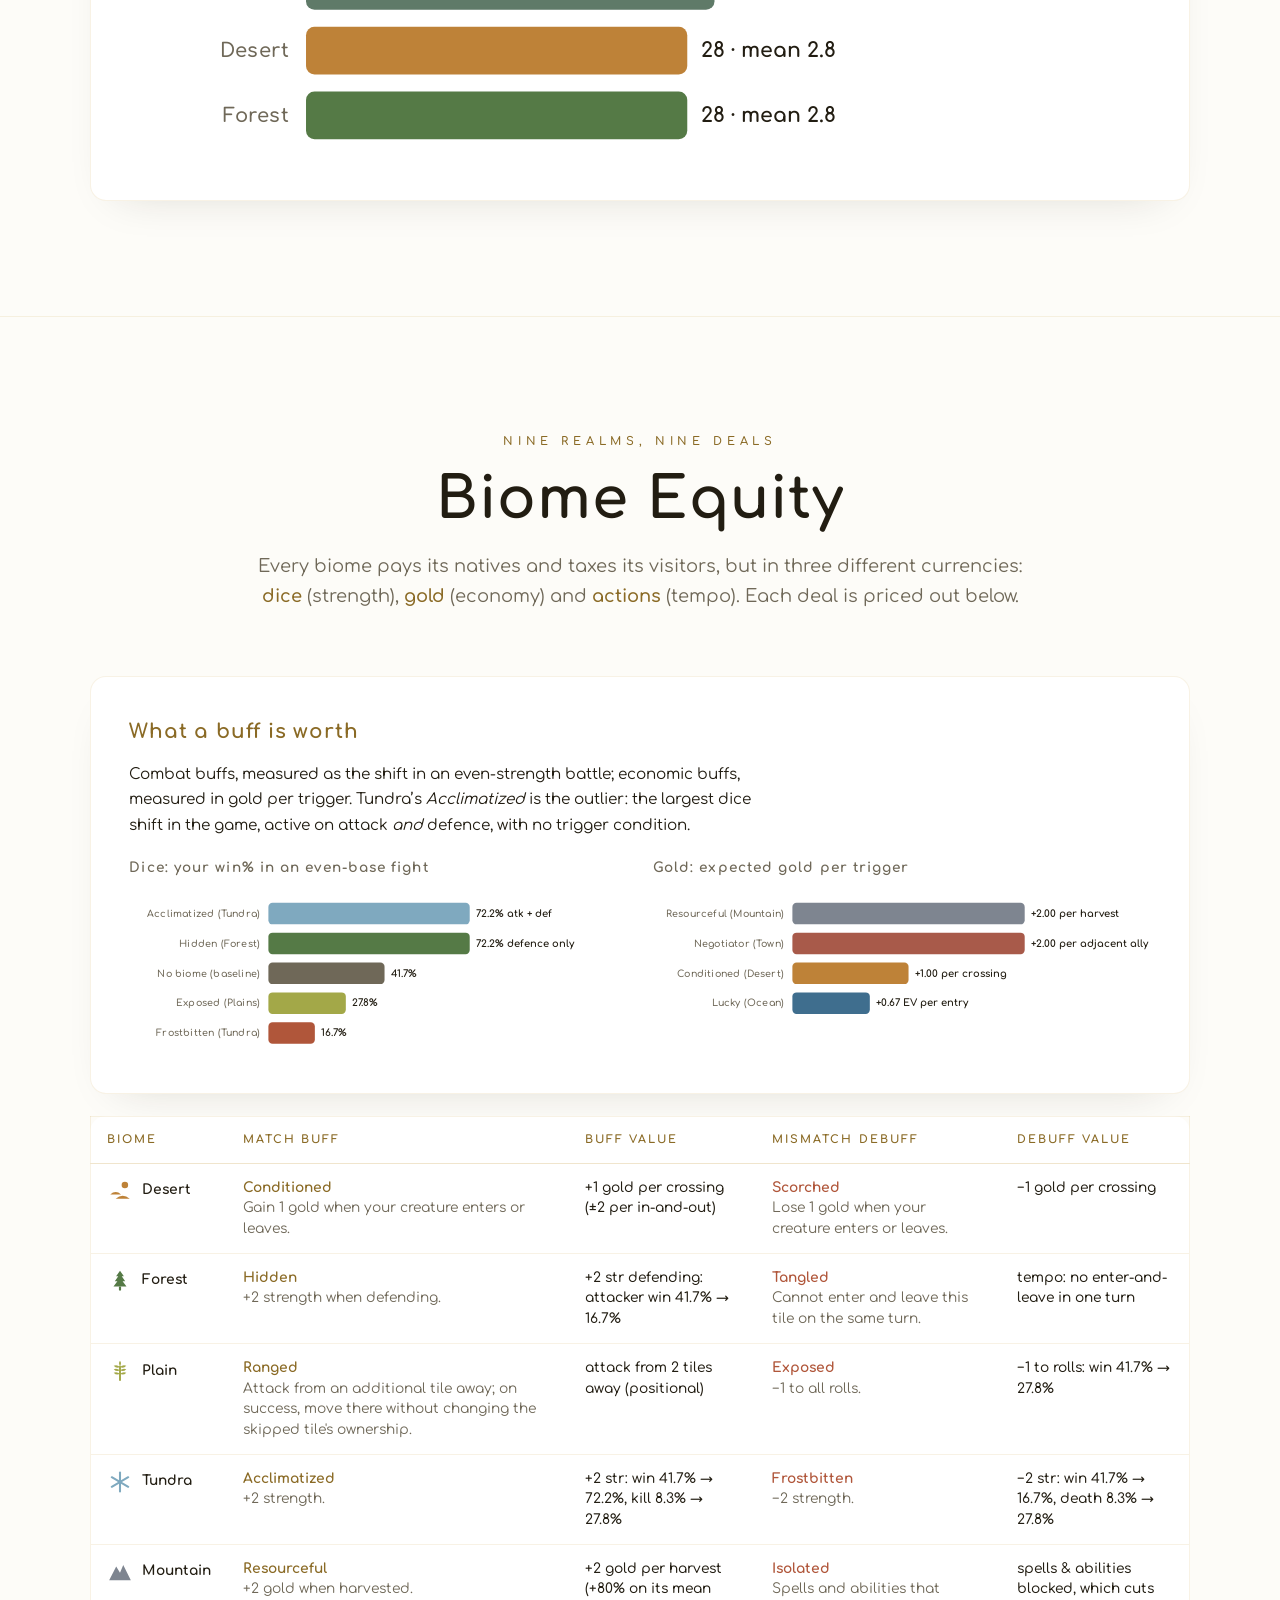
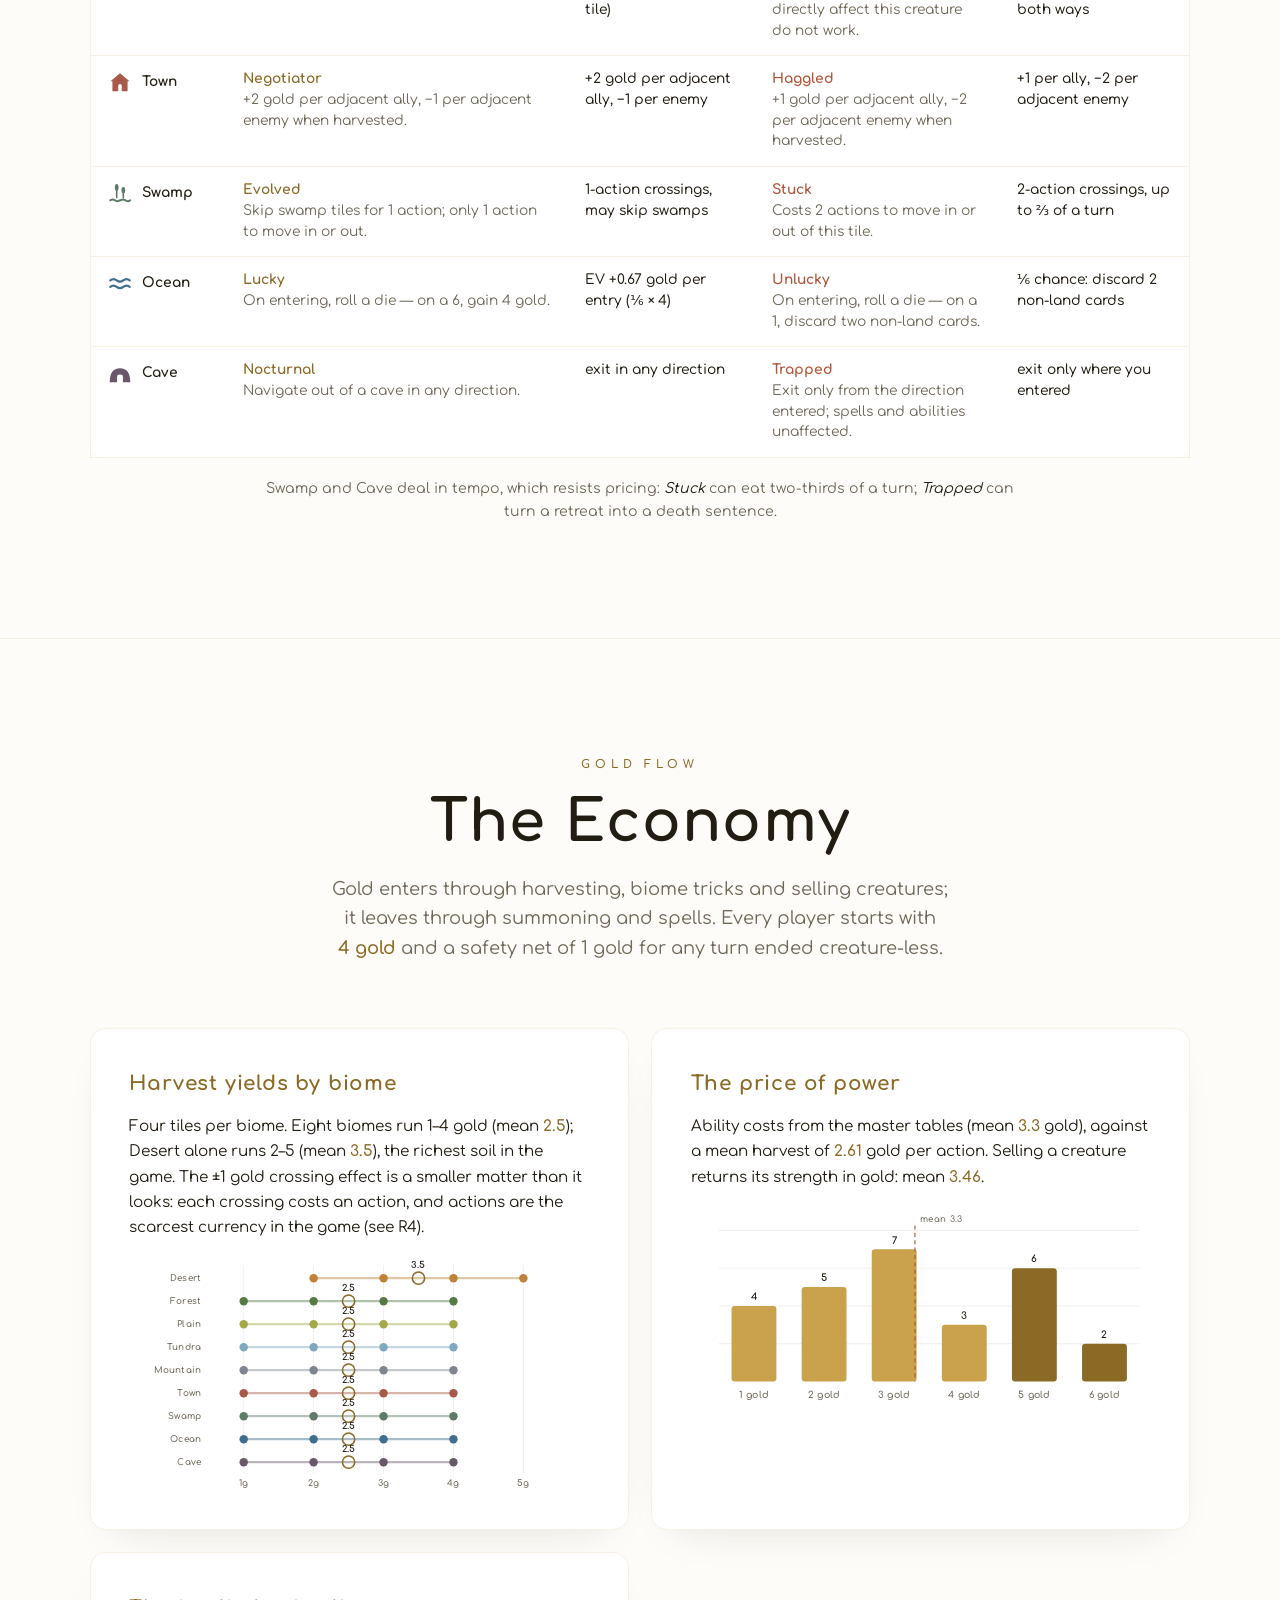
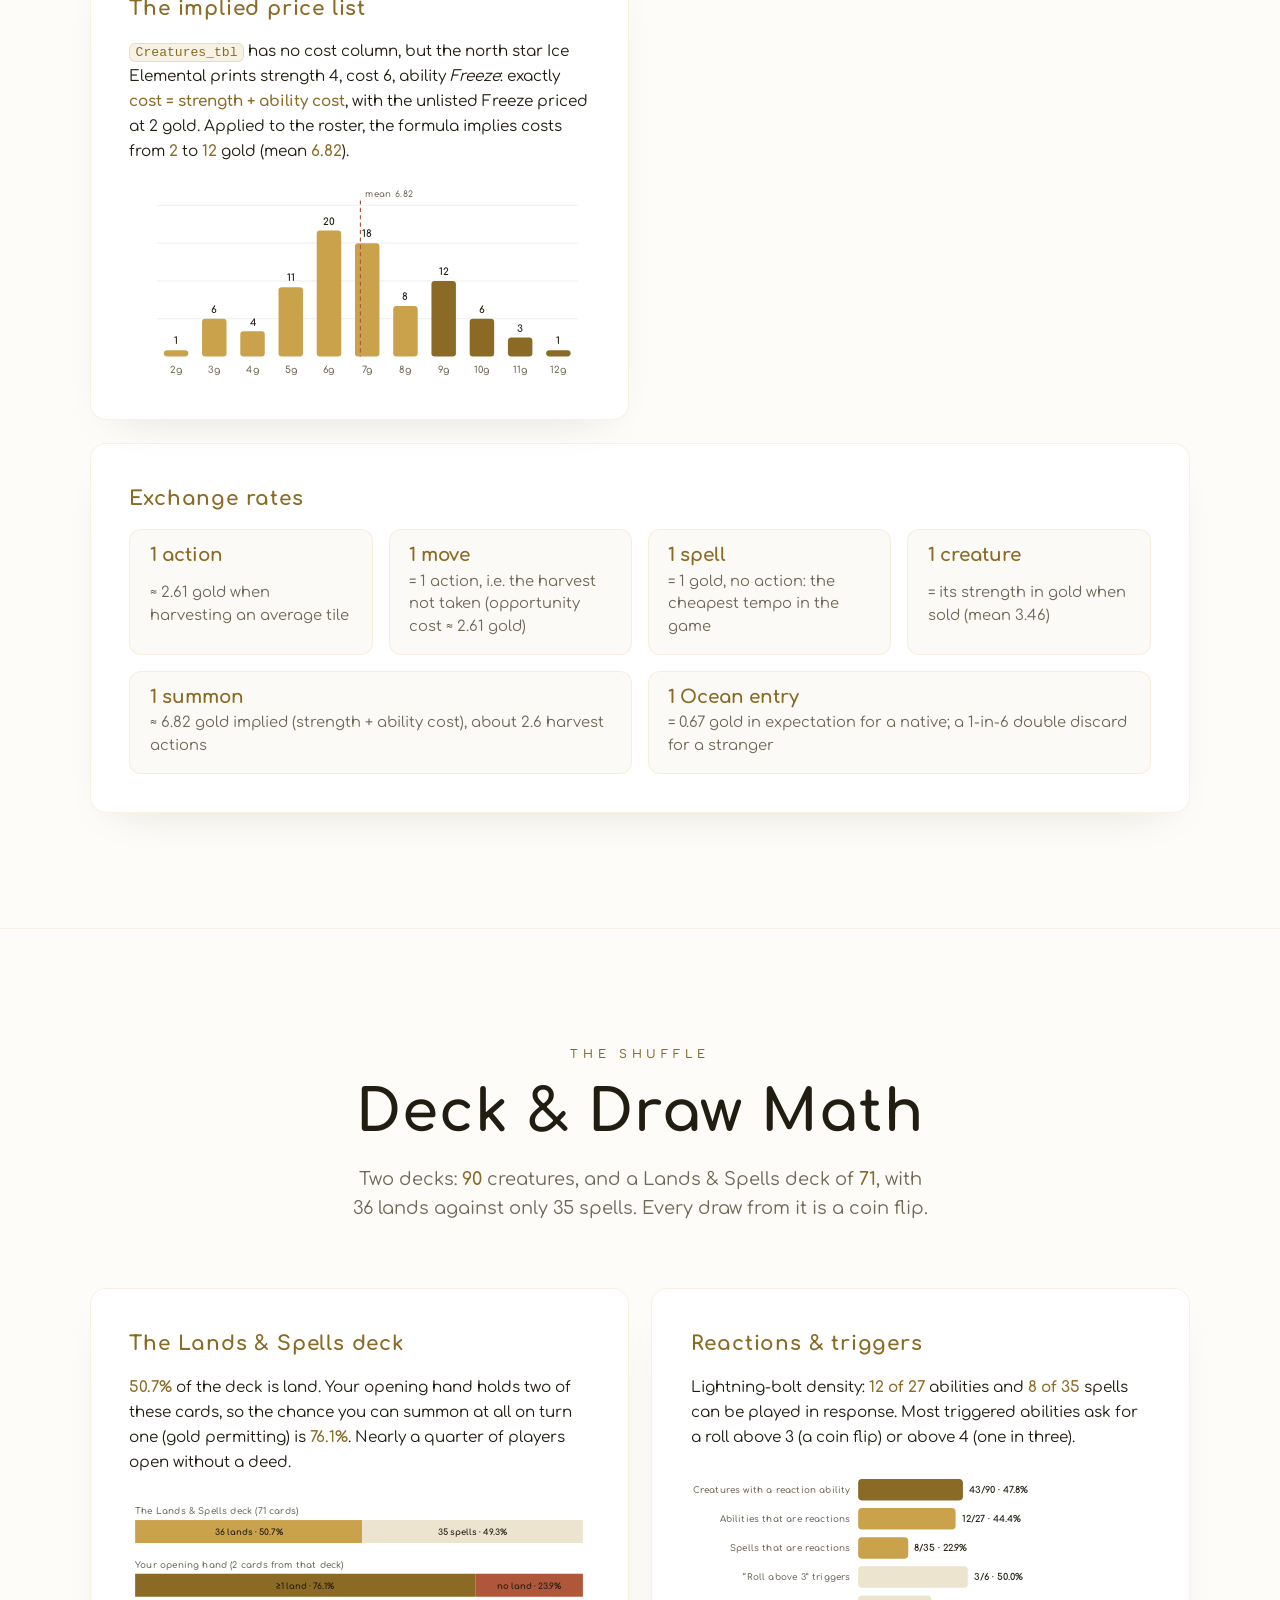
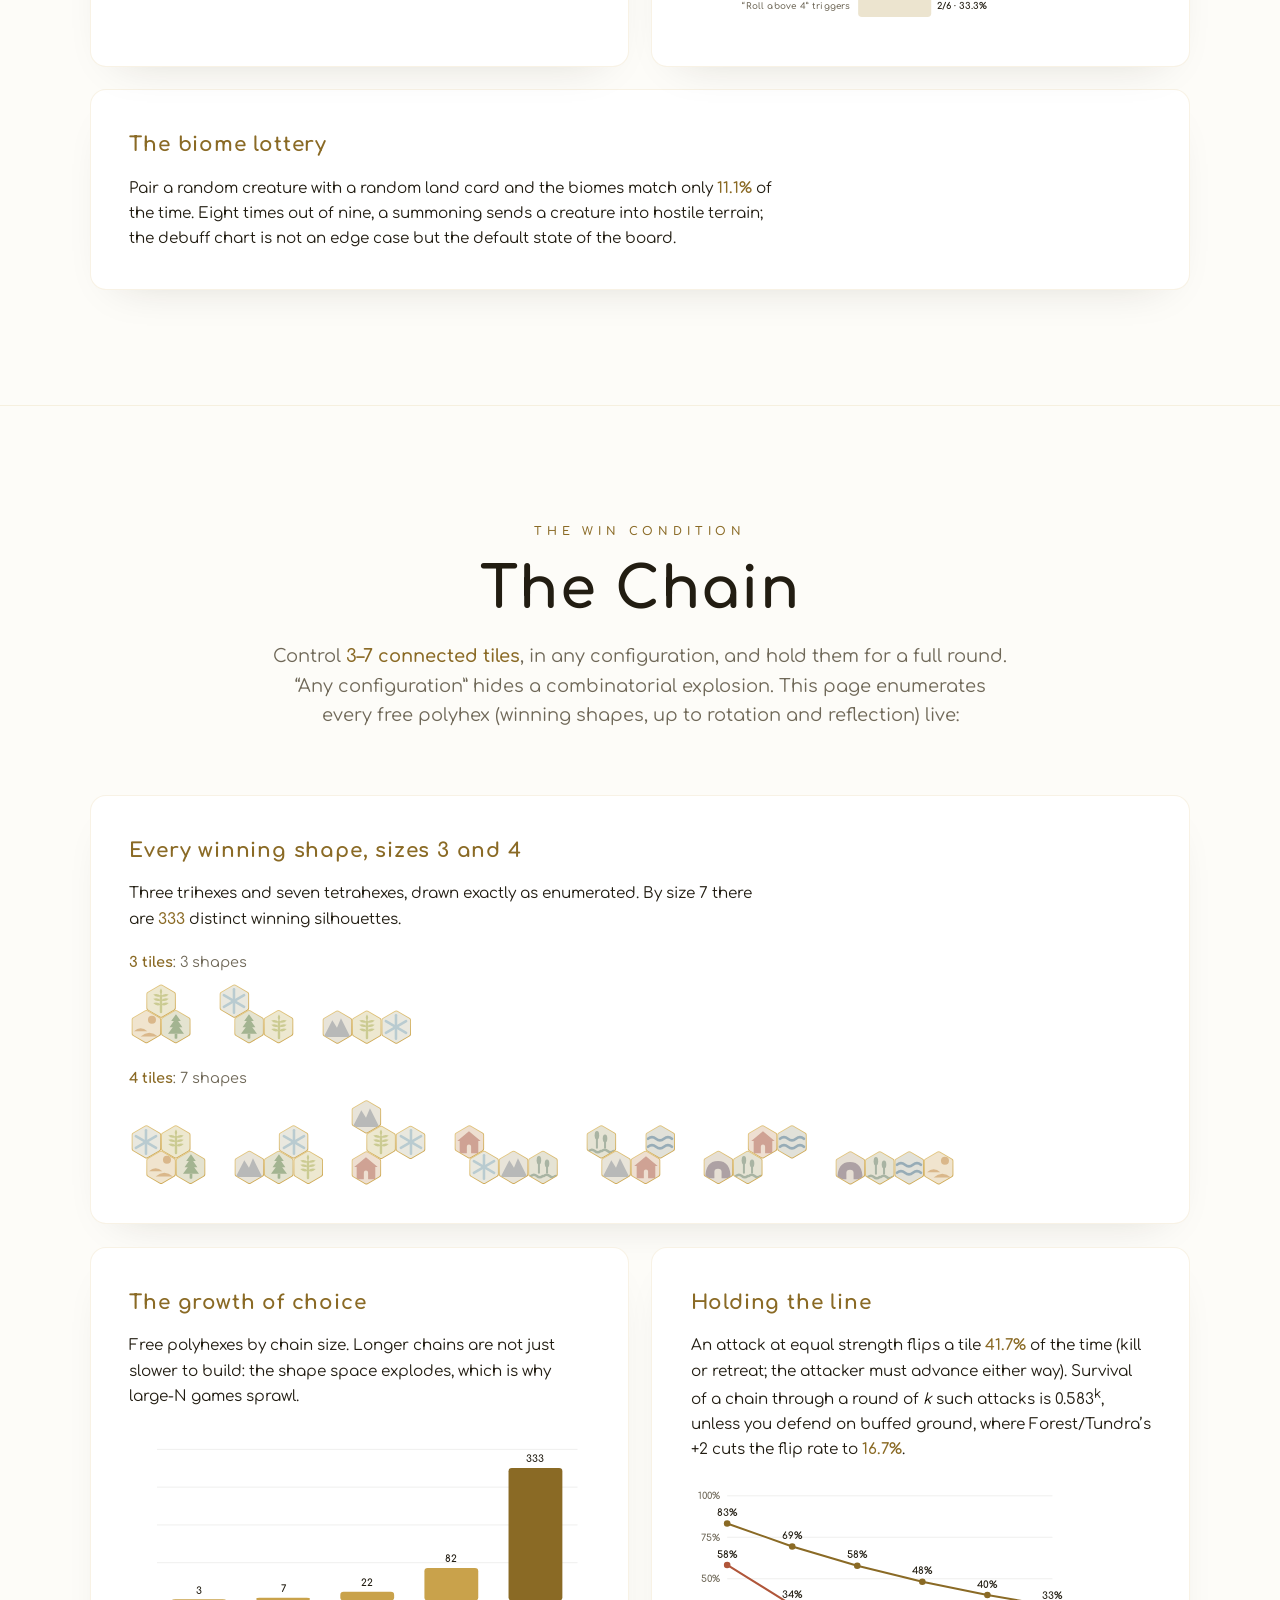
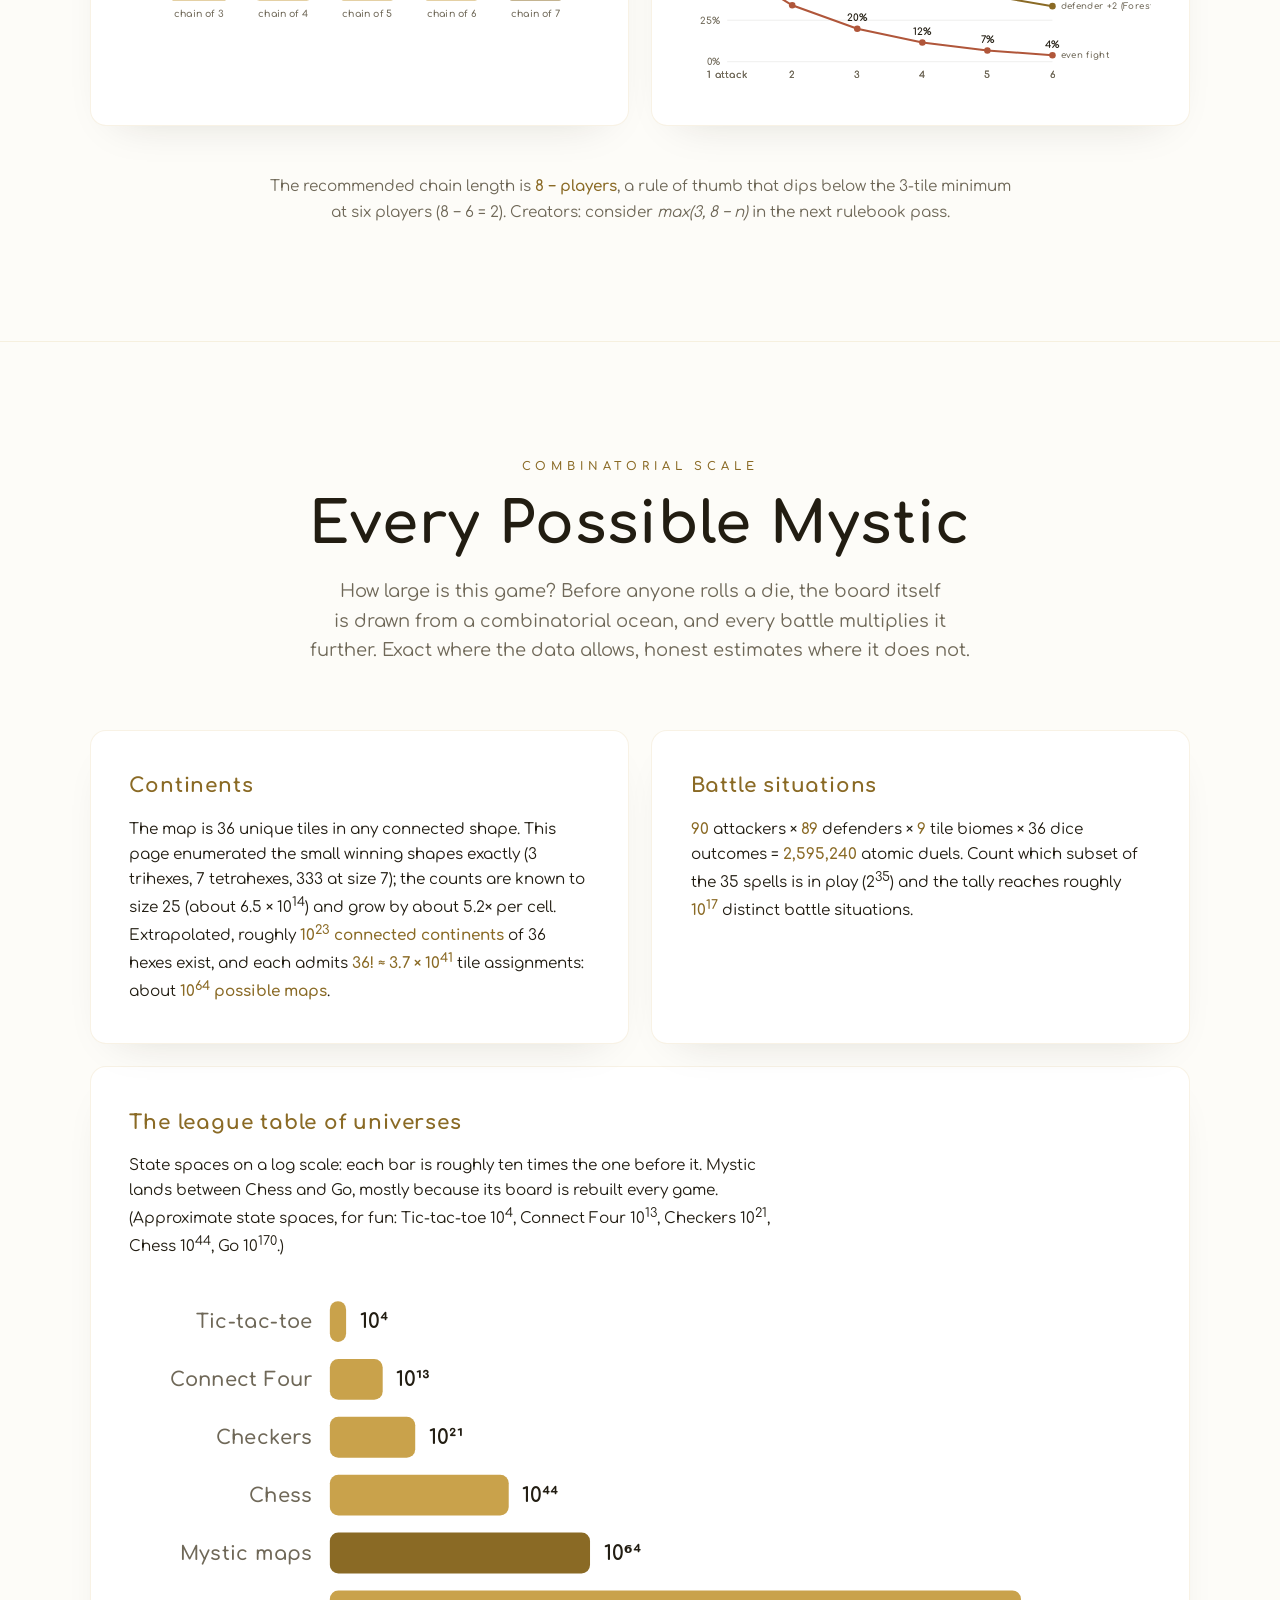
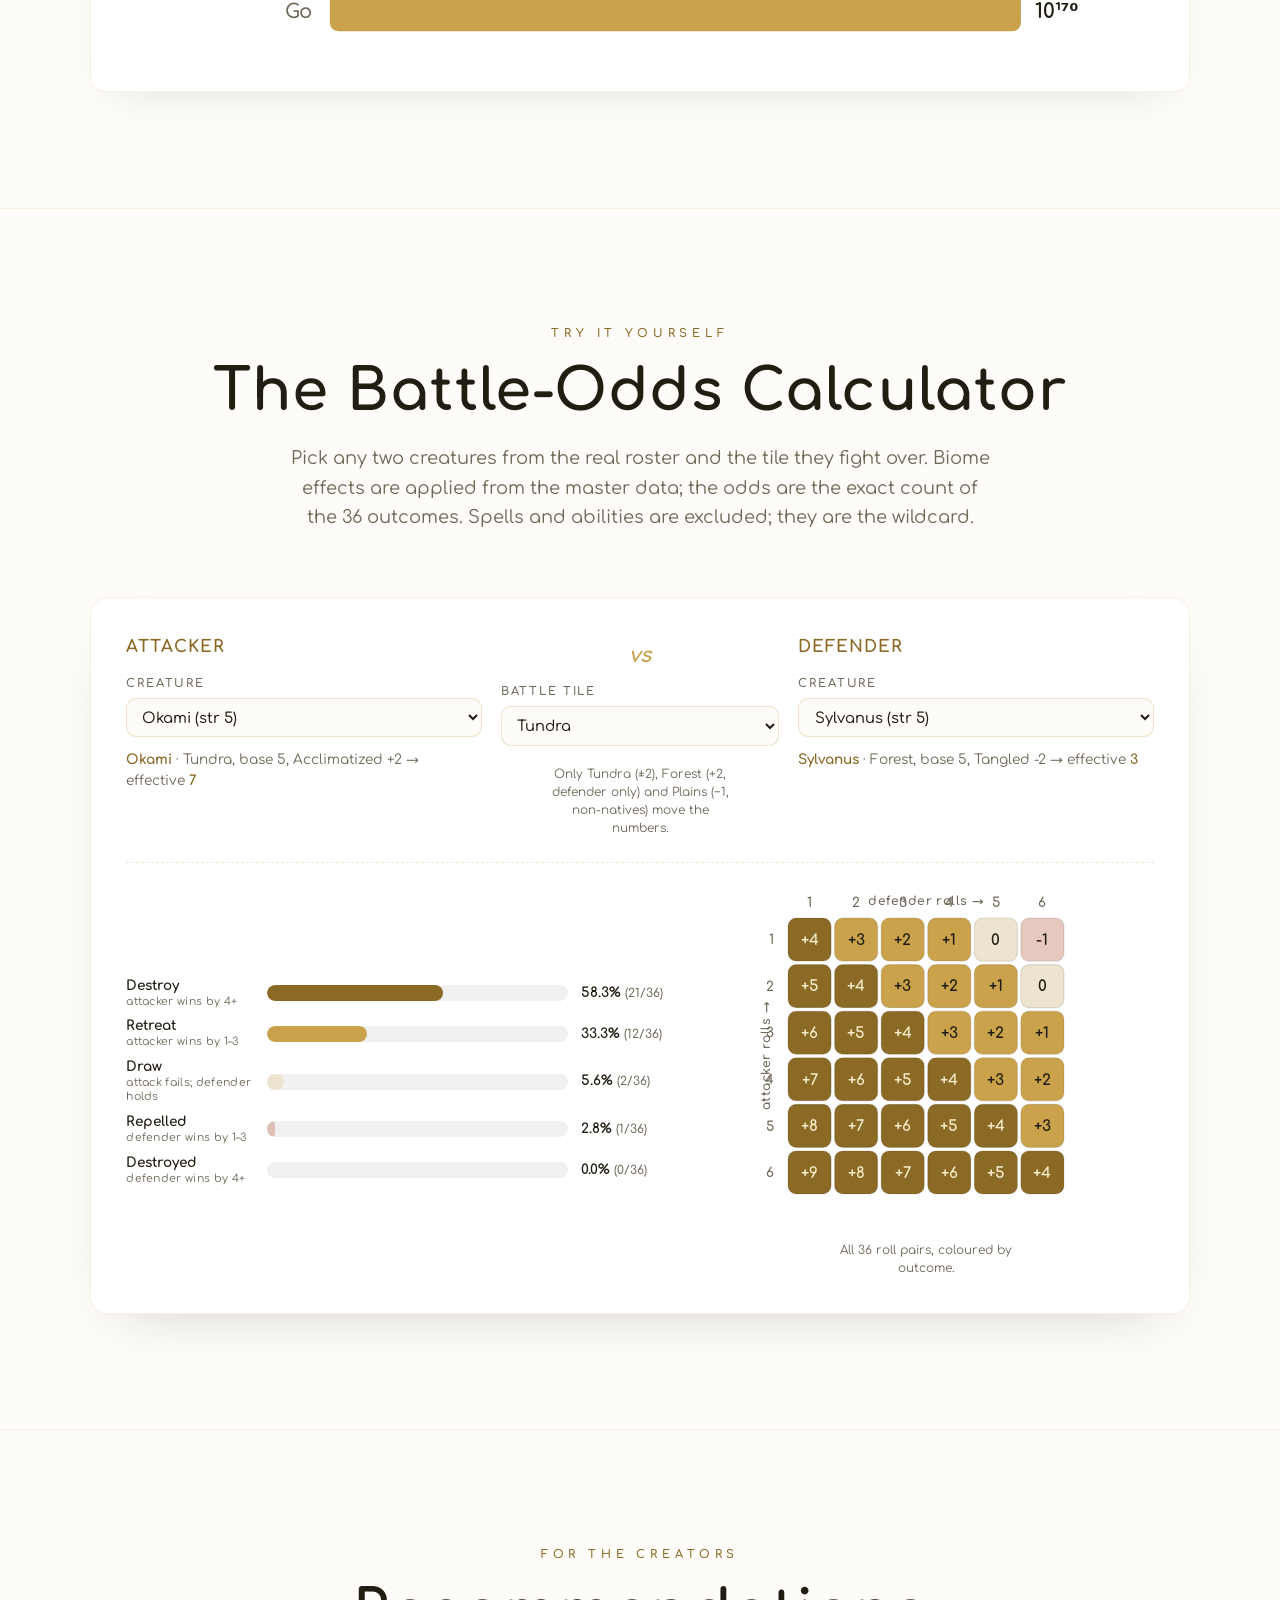
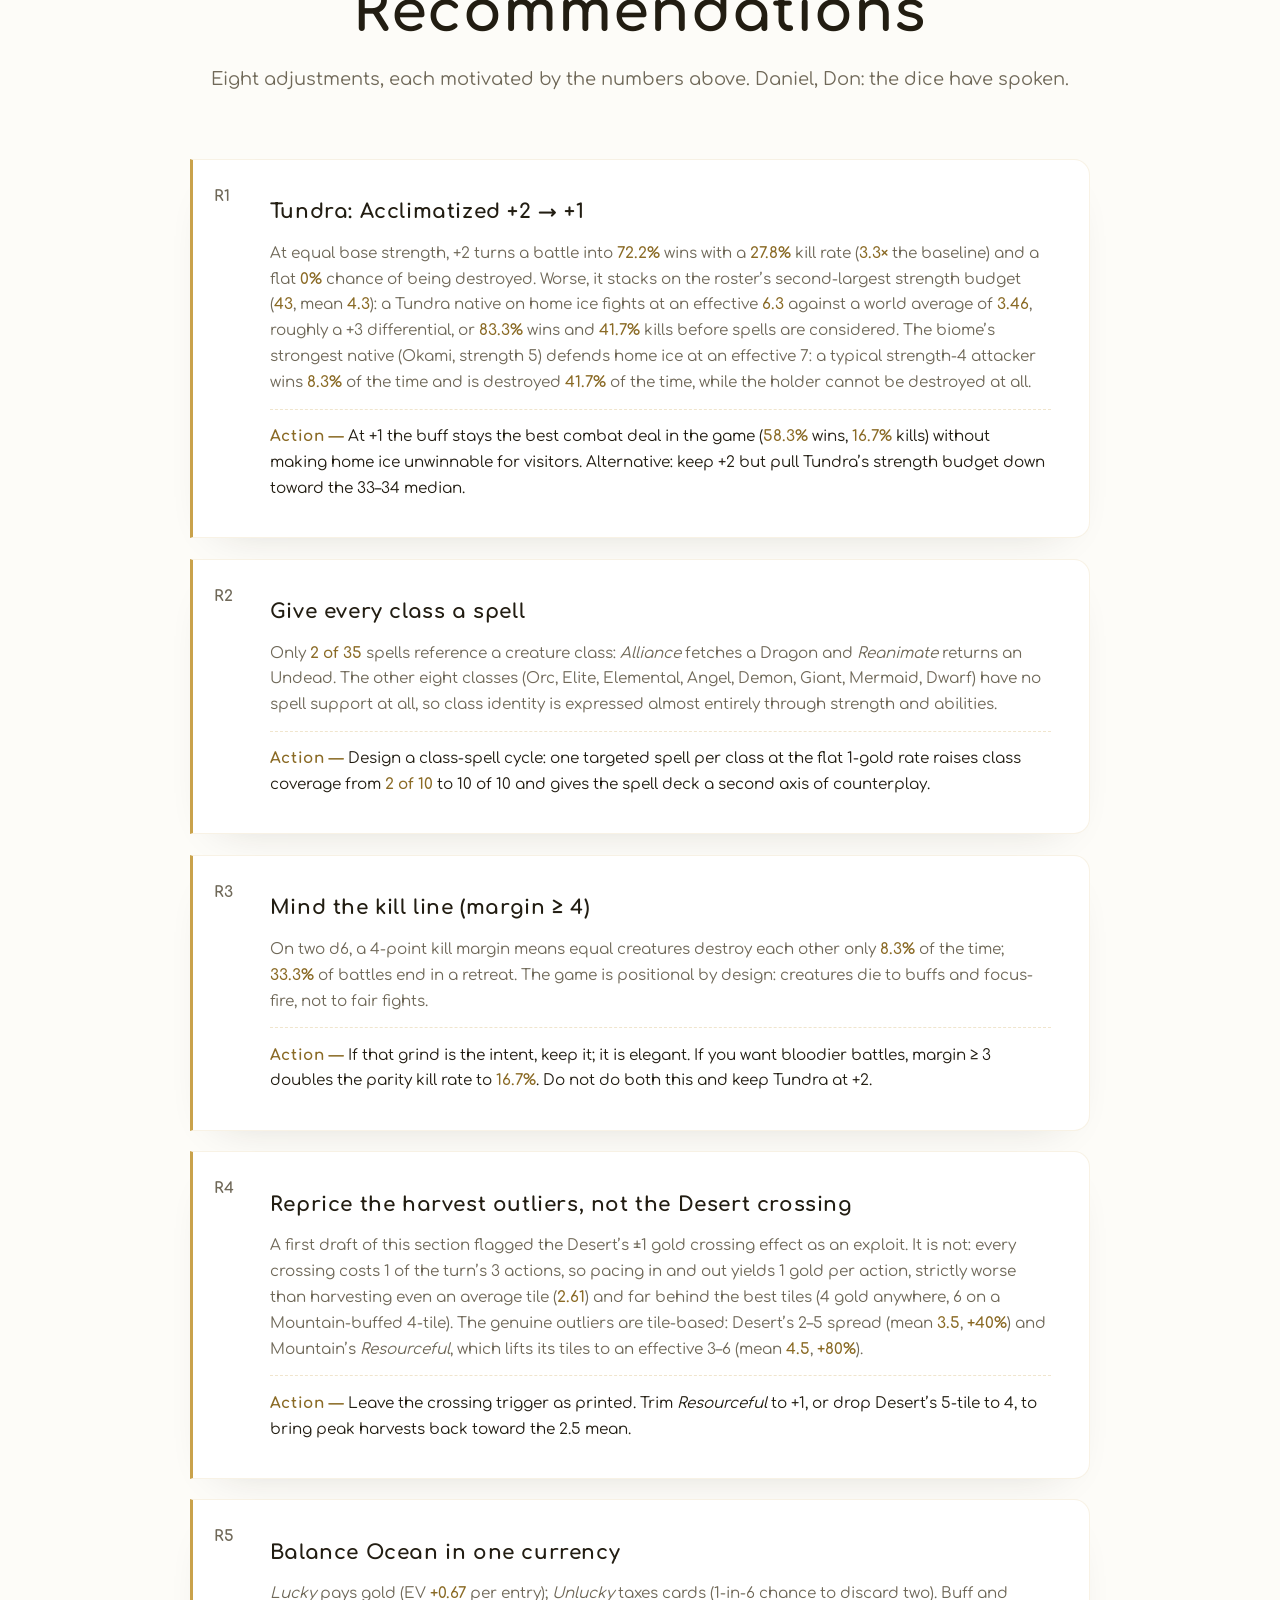
==== commit fdfa9e3c: "Maths page: 'Every Possible Mystic' scale section, palette fix, R1 holdout stat - New section betwee" ====
--- a/site/mathematics.html
+++ b/site/mathematics.html
@@ -10,7 +10,7 @@
   <link rel="preconnect" href="https://fonts.gstatic.com" crossorigin>
   <link href="https://fonts.googleapis.com/css2?family=Comfortaa:wght@300;400;500;600;700&family=Inter:wght@400;500;600&display=swap" rel="stylesheet">
   <link rel="stylesheet" href="css/style.css?v=62">
-  <link rel="stylesheet" href="css/maths.css?v=2">
+  <link rel="stylesheet" href="css/maths.css?v=3">
 </head>
 <body class="maths-page">
 
@@ -333,7 +333,55 @@
       </p>
     </section>
 
-    <!-- ============ 7. BATTLE-ODDS CALCULATOR ============ -->
+    <!-- ============ 7. EVERY POSSIBLE MYSTIC ============ -->
+    <section class="msection" id="scale">
+      <div class="msection__head" data-mreveal>
+        <p class="msection__eyebrow">Combinatorial scale</p>
+        <h2 class="msection__title">Every Possible Mystic</h2>
+        <p class="msection__lede">
+          How large is this game? Before anyone rolls a die, the board itself is drawn from a
+          combinatorial ocean, and every battle multiplies it further. Exact where the data
+          allows, honest estimates where it does not.
+        </p>
+      </div>
+
+      <div class="mgrid mgrid--2">
+        <div class="mpanel" data-mreveal>
+          <h3 class="mpanel__title">Continents</h3>
+          <p class="mpanel__text">
+            The map is 36 unique tiles in any connected shape. This page enumerated the small
+            winning shapes exactly (3 trihexes, 7 tetrahexes, 333 at size 7); the counts are known
+            to size 25 (about 6.5 &times; 10<sup>14</sup>) and grow by about 5.2&times; per cell.
+            Extrapolated, roughly <strong>10<sup>23</sup> connected continents</strong> of 36 hexes
+            exist, and each admits <strong>36! &asymp; 3.7 &times; 10<sup>41</sup></strong> tile
+            assignments: about <strong>10<sup>64</sup> possible maps</strong>.
+          </p>
+        </div>
+        <div class="mpanel" data-mreveal>
+          <h3 class="mpanel__title">Battle situations</h3>
+          <p class="mpanel__text">
+            <strong data-v="nCreatures3">90</strong> attackers &times; <strong data-v="nDefenders">89</strong>
+            defenders &times; <strong data-v="nBiomes">9</strong> tile biomes &times; 36 dice outcomes
+            = <strong data-v="duelsAtomic">2,595,240</strong> atomic duels. Count which subset of the
+            35 spells is in play (2<sup>35</sup>) and the tally reaches roughly
+            <strong>10<sup>17</sup></strong> distinct battle situations.
+          </p>
+        </div>
+      </div>
+
+      <div class="mpanel mpanel--wide" data-mreveal>
+        <h3 class="mpanel__title">The league table of universes</h3>
+        <p class="mpanel__text">
+          State spaces on a log scale: each bar is roughly ten times the one before it. Mystic
+          lands between Chess and Go, mostly because its board is rebuilt every game.
+          (Approximate state spaces, for fun: Tic-tac-toe 10<sup>4</sup>, Connect Four
+          10<sup>13</sup>, Checkers 10<sup>21</sup>, Chess 10<sup>44</sup>, Go 10<sup>170</sup>.)
+        </p>
+        <div class="mchart" data-chart="universe"></div>
+      </div>
+    </section>
+
+    <!-- ============ 8. BATTLE-ODDS CALCULATOR ============ -->
     <section class="msection" id="calculator">
       <div class="msection__head" data-mreveal>
         <p class="msection__eyebrow">Try it yourself</p>
@@ -398,7 +446,7 @@
       </div>
     </section>
 
-    <!-- ============ 8. RECOMMENDATIONS ============ -->
+    <!-- ============ 9. RECOMMENDATIONS ============ -->
     <section class="msection" id="recommendations">
       <div class="msection__head" data-mreveal>
         <p class="msection__eyebrow">For the creators</p>
@@ -421,6 +469,10 @@
             <strong data-v="tundraEff">6.3</strong> against a world average of
             <strong data-v="worldMean">3.46</strong>, roughly a +3 differential, or
             <strong data-v="winPlus3">83.3%</strong> wins and <strong data-v="killPlus3">41.7%</strong> kills before spells are considered.
+            The biome&rsquo;s strongest native (Okami, strength 5) defends home ice at an effective 7:
+            a typical strength-4 attacker wins <strong data-v="winMinus3">8.3%</strong> of the time and is
+            destroyed <strong data-v="deathMinus3">41.7%</strong> of the time, while the holder cannot be
+            destroyed at all.
           </p>
           <p class="rec__action">
             At +1 the buff stays the best combat deal in the game (<strong data-v="winPlus1">58.3%</strong> wins,
@@ -561,6 +613,6 @@
 
   <script src="js/icons.js?v=62"></script>
   <script src="js/card-data.js?v=62"></script>
-  <script src="js/maths.js?v=3"></script>
+  <script src="js/maths.js?v=4"></script>
 </body>
 </html>
--- a/site/css/maths.css
+++ b/site/css/maths.css
@@ -146,12 +146,13 @@
 .grid-line { stroke: rgba(34,29,18,0.09); stroke-width: 1; }
 .mean-line { stroke: var(--mismatch); stroke-width: 1.4; stroke-dasharray: 5 4; }
 
-/* outcome palette (cells, segments, swatches, calculator fills) */
-.mx-kill     { fill: var(--gold-deep); }
-.mx-retreat  { fill: var(--gold); }
-.mx-tie      { fill: #ece4cf; }
-.mx-repelled { fill: rgba(176,86,58,0.32); }
-.mx-death    { fill: var(--mismatch); }
+/* outcome palette (cells, segments, swatches, calculator fills).
+   fill paints SVG elements; background paints HTML spans (legends, cbar). */
+.mx-kill     { fill: var(--gold-deep); background: var(--gold-deep); }
+.mx-retreat  { fill: var(--gold); background: var(--gold); }
+.mx-tie      { fill: #ece4cf; background: #ece4cf; }
+.mx-repelled { fill: rgba(176,86,58,0.32); background: rgba(176,86,58,0.32); }
+.mx-death    { fill: var(--mismatch); background: var(--mismatch); }
 .mx-cell { stroke: rgba(34,29,18,0.12); stroke-width: 1; }
 .mx-num { font-size: 13px; font-weight: 700; fill: var(--ink); }
 .mx-num--kill, .mx-num--death { fill: #f6ecc9; }
